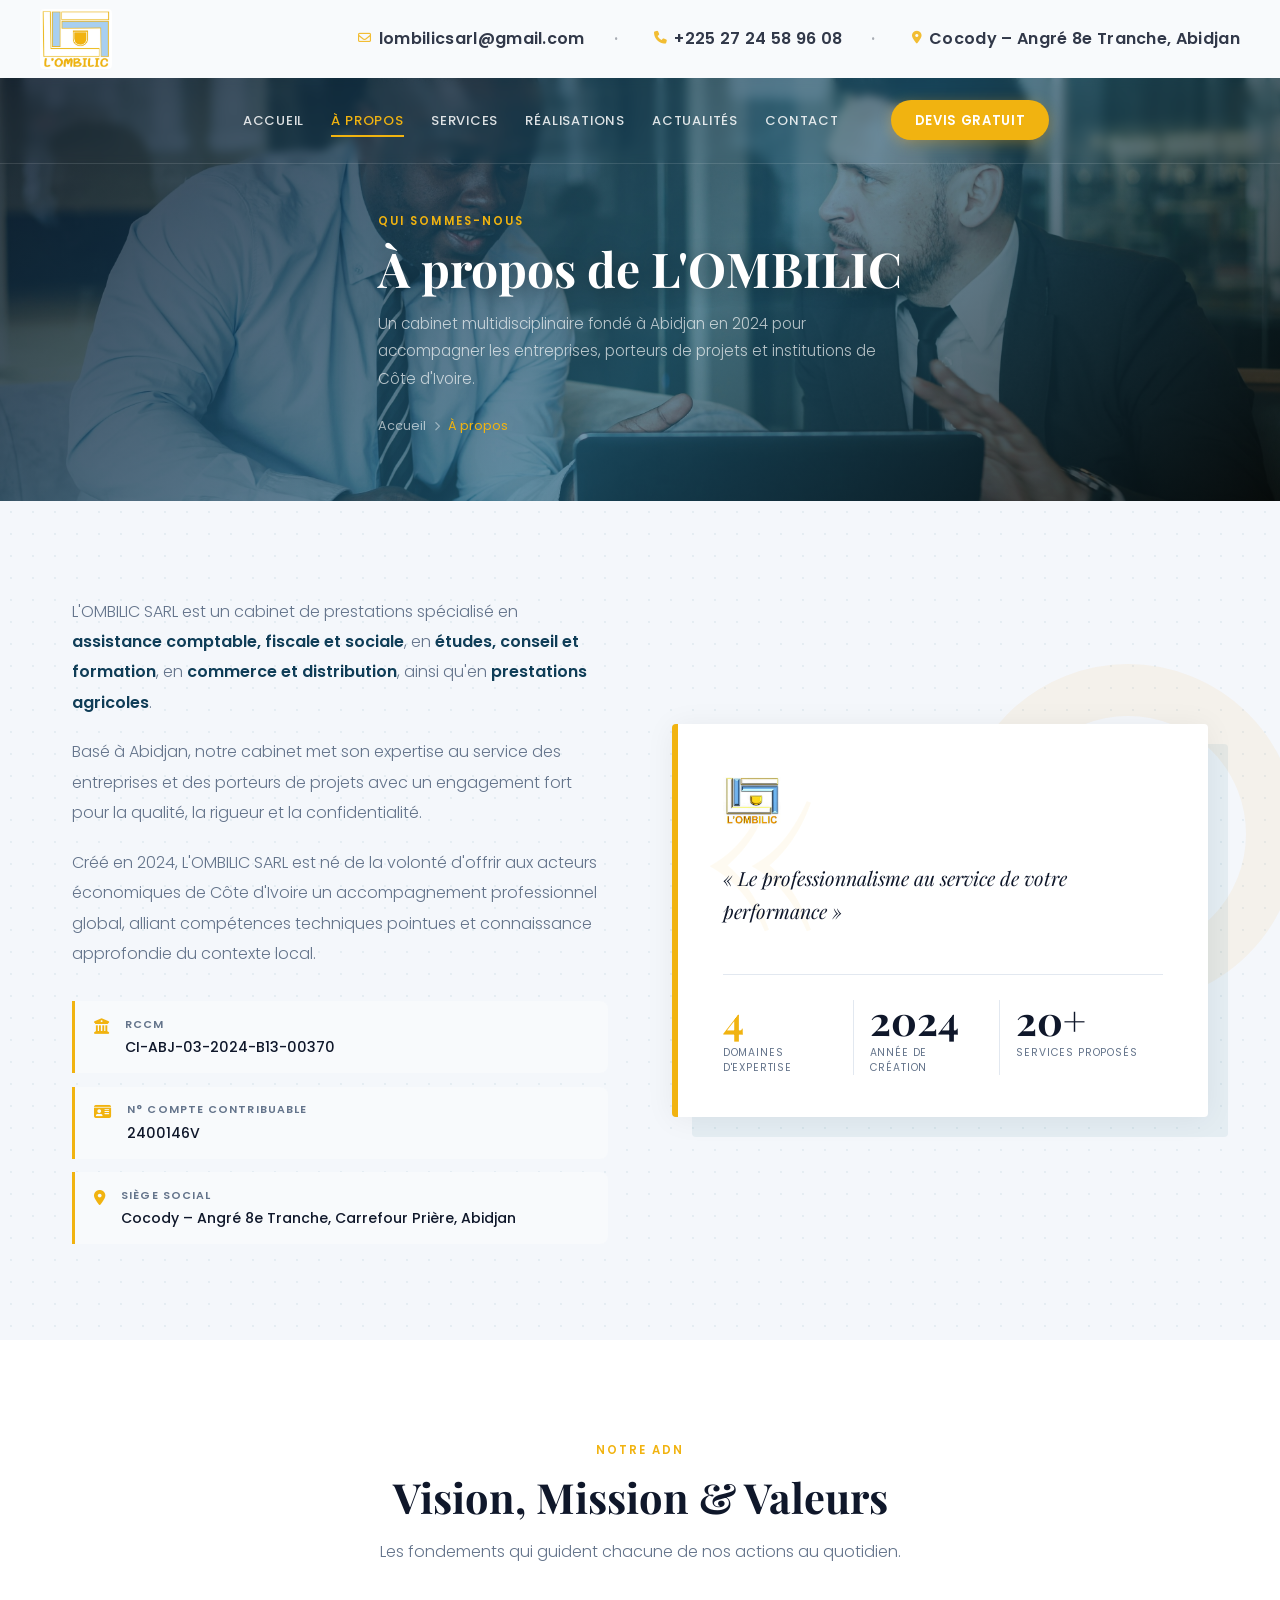
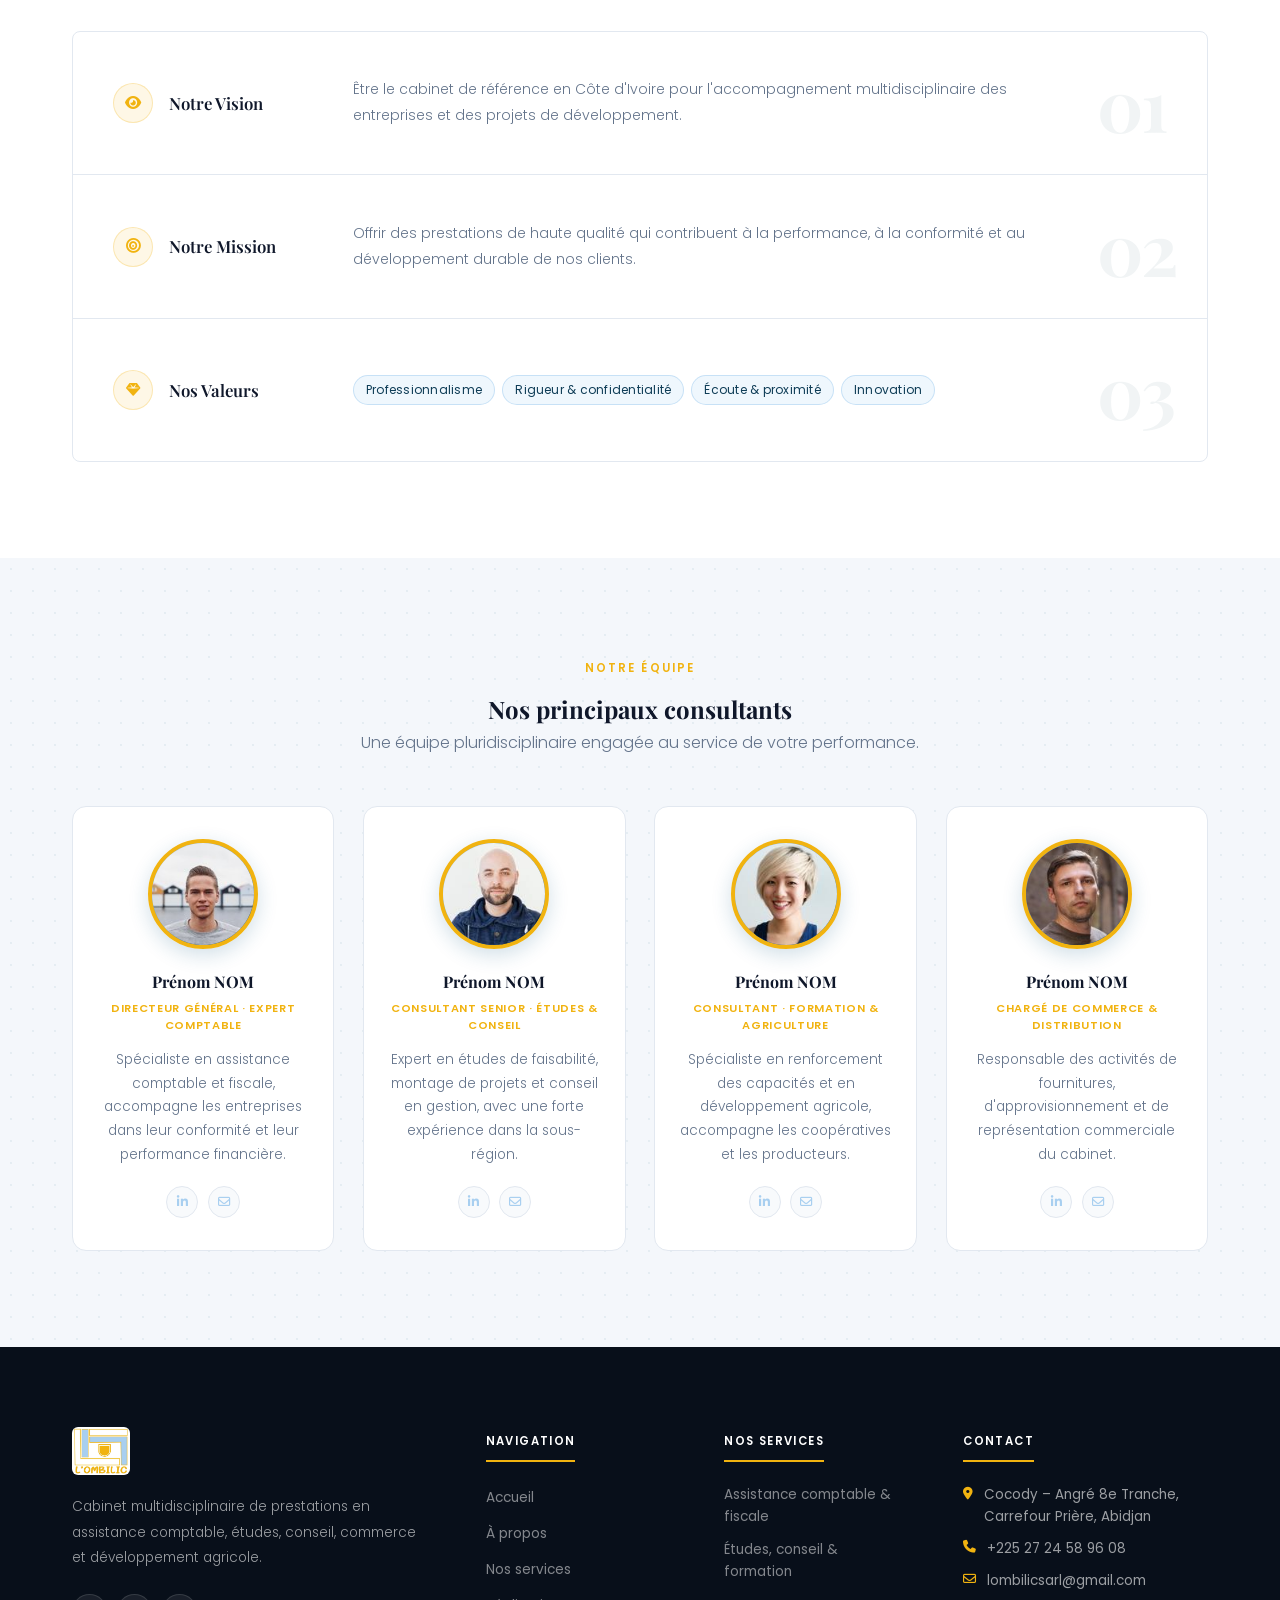
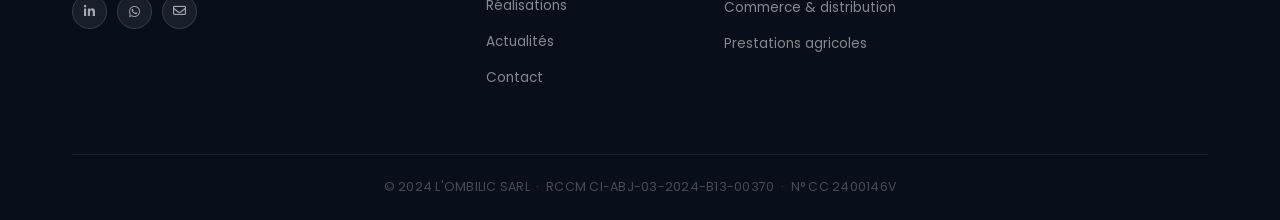
==== a-propos.html @ 49db3a9d "about page done" ====
<!DOCTYPE html>
<html lang="fr">
<head>
  <meta charset="UTF-8">
  <meta name="viewport" content="width=device-width, initial-scale=1.0">
  <title>À propos – L'OMBILIC Cabinet Multidisciplinaire</title>
  <link rel="shortcut icon" href="assets/hero2.jpg" type="image/x-icon">
  <link rel="preconnect" href="https://fonts.googleapis.com">
  <link rel="preconnect" href="https://fonts.gstatic.com" crossorigin>
  <link href="https://fonts.googleapis.com/css2?family=Playfair+Display:ital,wght@0,600;0,700;1,600&family=Poppins:wght@300;400;500;600&display=swap" rel="stylesheet">
  <link rel="stylesheet" href="https://cdnjs.cloudflare.com/ajax/libs/font-awesome/6.5.2/css/all.min.css">
  <link rel="stylesheet" href="style.css">
</head>
<body>

  <!-- TOPBAR -->
  <div class="topbar">
    <div class="topbar-inner">
      <div class="topbar-logo">
        <img src="/assets/Logo_1.jpeg" alt="Logo L'OMBILIC" width="72">
      </div>
      <div class="topbar-contacts">
        <span><i class="fa-regular fa-envelope"></i> lombilicsarl@gmail.com</span>
        <span><i class="fa-solid fa-phone"></i> +225 27 24 58 96 08</span>
        <span><i class="fa-solid fa-location-dot"></i> Cocody – Angré 8e Tranche, Abidjan</span>
      </div>
    </div>
  </div>

  <!-- PAGE BANNER -->
  <section class="page-banner">
    <div class="page-banner-bg"></div>
    <div class="hero-overlay"></div>

    <nav class="hero-nav" id="hero-nav">
      <button class="nav-hamburger" aria-label="Ouvrir le menu" onclick="document.getElementById('hero-nav').classList.toggle('open')">
        <i class="fa-solid fa-bars"></i>
      </button>
      <ul class="nav-links">
        <li><a href="index.html">Accueil</a></li>
        <li><a href="a-propos.html" class="nav-active">À propos</a></li>
        <li><a href="index.html#services">Services</a></li>
        <li><a href="realisations.html">Réalisations</a></li>
        <li><a href="actualites.html">Actualités</a></li>
        <li><a href="contact.html">Contact</a></li>
      </ul>
      <button class="nav-cta">Devis gratuit</button>
    </nav>

    <div class="page-banner-inner">
      <div class="container">
        <span class="section-label">Qui sommes-nous</span>
        <h1>À propos de L'OMBILIC</h1>
        <p>Un cabinet multidisciplinaire fondé à Abidjan en 2024 pour accompagner les entreprises, porteurs de projets et institutions de Côte d'Ivoire.</p>
        <nav class="breadcrumb" aria-label="Fil d'Ariane">
          <a href="index.html">Accueil</a>
          <i class="fa-solid fa-chevron-right"></i>
          <span>À propos</span>
        </nav>
      </div>
    </div>
  </section>

  <!-- PRÉSENTATION -->
  <section class="about" id="presentation">
    <div class="container">

      <div class="about-grid">

        <div class="about-text">
          <p>L'OMBILIC SARL est un cabinet de prestations spécialisé en <strong>assistance comptable, fiscale et sociale</strong>, en <strong>études, conseil et formation</strong>, en <strong>commerce et distribution</strong>, ainsi qu'en <strong>prestations agricoles</strong>.</p>
          <p>Basé à Abidjan, notre cabinet met son expertise au service des entreprises et des porteurs de projets avec un engagement fort pour la qualité, la rigueur et la confidentialité.</p>
          <p>Créé en 2024, L'OMBILIC SARL est né de la volonté d'offrir aux acteurs économiques de Côte d'Ivoire un accompagnement professionnel global, alliant compétences techniques pointues et connaissance approfondie du contexte local.</p>

          <div class="about-facts">
            <div class="fact">
              <i class="fa-solid fa-building-columns"></i>
              <div>
                <span class="fact-label">RCCM</span>
                <span class="fact-value">CI-ABJ-03-2024-B13-00370</span>
              </div>
            </div>
            <div class="fact">
              <i class="fa-solid fa-id-card"></i>
              <div>
                <span class="fact-label">N° Compte Contribuable</span>
                <span class="fact-value">2400146V</span>
              </div>
            </div>
            <div class="fact">
              <i class="fa-solid fa-location-dot"></i>
              <div>
                <span class="fact-label">Siège social</span>
                <span class="fact-value">Cocody – Angré 8e Tranche, Carrefour Prière, Abidjan</span>
              </div>
            </div>
          </div>
        </div>

        <div class="about-visual">
          <div class="about-card">
            <img src="/assets/Logo_2.jpeg" alt="Logo L'OMBILIC" class="about-card-logo">
            <blockquote>« Le professionnalisme au service de votre performance »</blockquote>
            <div class="about-stats">
              <div class="stat">
                <span class="stat-number">4</span>
                <span class="stat-label">Domaines d'expertise</span>
              </div>
              <div class="stat-divider"></div>
              <div class="stat">
                <span class="stat-number">2024</span>
                <span class="stat-label">Année de création</span>
              </div>
              <div class="stat-divider"></div>
              <div class="stat">
                <span class="stat-number">20+</span>
                <span class="stat-label">Services proposés</span>
              </div>
            </div>
          </div>
        </div>

      </div>

    </div>
  </section>

  <!-- VISION / MISSION / VALEURS -->
  <section class="vmv-section" id="vmv">
    <div class="container">

      <div class="section-header">
        <span class="section-label">Notre ADN</span>
        <h2>Vision, Mission &amp; Valeurs</h2>
        <p class="section-sub">Les fondements qui guident chacune de nos actions au quotidien.</p>
      </div>

      <div class="vmv-grid">

        <div class="vmv-card">
          <div class="vmv-head">
            <div class="vmv-icon"><i class="fa-solid fa-eye"></i></div>
            <h3>Notre Vision</h3>
          </div>
          <p>Être le cabinet de référence en Côte d'Ivoire pour l'accompagnement multidisciplinaire des entreprises et des projets de développement.</p>
          <span class="vmv-num">01</span>
        </div>

        <div class="vmv-card vmv-card--accent">
          <div class="vmv-head">
            <div class="vmv-icon"><i class="fa-solid fa-bullseye"></i></div>
            <h3>Notre Mission</h3>
          </div>
          <p>Offrir des prestations de haute qualité qui contribuent à la performance, à la conformité et au développement durable de nos clients.</p>
          <span class="vmv-num">02</span>
        </div>

        <div class="vmv-card">
          <div class="vmv-head">
            <div class="vmv-icon"><i class="fa-solid fa-gem"></i></div>
            <h3>Nos Valeurs</h3>
          </div>
          <div class="vmv-tags">
            <span>Professionnalisme</span>
            <span>Rigueur &amp; confidentialité</span>
            <span>Écoute &amp; proximité</span>
            <span>Innovation</span>
          </div>
          <span class="vmv-num">03</span>
        </div>

      </div>
    </div>
  </section>

  <!-- ÉQUIPE -->
  <section class="team-section" id="equipe">
    <div class="container">

      <div class="team-header">
        <span class="section-label">Notre Équipe</span>
        <h2>Nos principaux consultants</h2>
        <p class="section-sub">Une équipe pluridisciplinaire engagée au service de votre performance.</p>
      </div>

      <div class="team-grid">

        <div class="team-card">
          <div class="team-avatar">
            <img src="/assets/team1.jpg" alt="Consultant 1">
          </div>
          <h3>Prénom NOM</h3>
          <span class="team-role">Directeur Général · Expert Comptable</span>
          <p>Spécialiste en assistance comptable et fiscale, accompagne les entreprises dans leur conformité et leur performance financière.</p>
          <div class="team-links">
            <a href="#" aria-label="LinkedIn"><i class="fa-brands fa-linkedin-in"></i></a>
            <a href="mailto:lombilicsarl@gmail.com" aria-label="Email"><i class="fa-regular fa-envelope"></i></a>
          </div>
        </div>

        <div class="team-card">
          <div class="team-avatar">
            <img src="/assets/team2.jpg" alt="Consultant 2">
          </div>
          <h3>Prénom NOM</h3>
          <span class="team-role">Consultant Senior · Études &amp; Conseil</span>
          <p>Expert en études de faisabilité, montage de projets et conseil en gestion, avec une forte expérience dans la sous-région.</p>
          <div class="team-links">
            <a href="#" aria-label="LinkedIn"><i class="fa-brands fa-linkedin-in"></i></a>
            <a href="mailto:lombilicsarl@gmail.com" aria-label="Email"><i class="fa-regular fa-envelope"></i></a>
          </div>
        </div>

        <div class="team-card">
          <div class="team-avatar">
            <img src="/assets/team3.jpg" alt="Consultant 3">
          </div>
          <h3>Prénom NOM</h3>
          <span class="team-role">Consultant · Formation &amp; Agriculture</span>
          <p>Spécialiste en renforcement des capacités et en développement agricole, accompagne les coopératives et les producteurs.</p>
          <div class="team-links">
            <a href="#" aria-label="LinkedIn"><i class="fa-brands fa-linkedin-in"></i></a>
            <a href="mailto:lombilicsarl@gmail.com" aria-label="Email"><i class="fa-regular fa-envelope"></i></a>
          </div>
        </div>

        <div class="team-card">
          <div class="team-avatar">
            <img src="/assets/team4.jpg" alt="Consultant 4">
          </div>
          <h3>Prénom NOM</h3>
          <span class="team-role">Chargé de Commerce &amp; Distribution</span>
          <p>Responsable des activités de fournitures, d'approvisionnement et de représentation commerciale du cabinet.</p>
          <div class="team-links">
            <a href="#" aria-label="LinkedIn"><i class="fa-brands fa-linkedin-in"></i></a>
            <a href="mailto:lombilicsarl@gmail.com" aria-label="Email"><i class="fa-regular fa-envelope"></i></a>
          </div>
        </div>

      </div>
    </div>
  </section>

  <!-- FOOTER -->
  <footer class="site-footer">
    <div class="container">
      <div class="footer-grid">

        <div class="footer-brand">
          <img src="/assets/Logo_1.jpeg" alt="L'OMBILIC" width="58">
          <p>Cabinet multidisciplinaire de prestations en assistance comptable, études, conseil, commerce et développement agricole.</p>
          <div class="footer-social">
            <a href="#" aria-label="LinkedIn"><i class="fa-brands fa-linkedin-in"></i></a>
            <a href="#" aria-label="WhatsApp"><i class="fa-brands fa-whatsapp"></i></a>
            <a href="mailto:lombilicsarl@gmail.com" aria-label="Email"><i class="fa-regular fa-envelope"></i></a>
          </div>
        </div>

        <div class="footer-col">
          <h4>Navigation</h4>
          <ul>
            <li><a href="index.html">Accueil</a></li>
            <li><a href="a-propos.html">À propos</a></li>
            <li><a href="services.html">Nos services</a></li>
            <li><a href="realisations.html">Réalisations</a></li>
            <li><a href="actualites.html">Actualités</a></li>
            <li><a href="contact.html">Contact</a></li>
          </ul>
        </div>

        <div class="footer-col">
          <h4>Nos services</h4>
          <ul>
            <li><a href="services.html#comptable">Assistance comptable &amp; fiscale</a></li>
            <li><a href="services.html#etudes">Études, conseil &amp; formation</a></li>
            <li><a href="services.html#commerce">Commerce &amp; distribution</a></li>
            <li><a href="services.html#agricole">Prestations agricoles</a></li>
          </ul>
        </div>

        <div class="footer-col">
          <h4>Contact</h4>
          <ul class="footer-contact">
            <li><i class="fa-solid fa-location-dot"></i> Cocody – Angré 8e Tranche,<br>Carrefour Prière, Abidjan</li>
            <li><i class="fa-solid fa-phone"></i> +225 27 24 58 96 08</li>
            <li><i class="fa-regular fa-envelope"></i> lombilicsarl@gmail.com</li>
          </ul>
        </div>

      </div>
      <div class="footer-bottom">
        <p>© 2024 L'OMBILIC SARL &nbsp;·&nbsp; RCCM CI-ABJ-03-2024-B13-00370 &nbsp;·&nbsp; N° CC 2400146V</p>
      </div>
    </div>
  </footer>

</body>
</html>
---- style.css ----
/* =============================================
   RESET & VARIABLES
   ============================================= */
*, *::before, *::after {
  box-sizing: border-box;
  margin: 0;
  padding: 0;
}

:root {
  --primary:      #F1B310;
  --primary-dark: #c98a18;
  --secondary:    #A8CFF0;
  --secondary-dark: #0f3d57;

  --background: #f8fafc;
  --surface:    #ffffff;

  --text:       #0f172a;
  --text-muted: #64748b;
  --border:     #e2e8f0;

  --success: #10b981;
  --danger:  #ef4444;

  --radius:     8px;
  --transition: 0.3s ease;
}

html { scroll-behavior: smooth; }

body {
  font-family: 'Poppins', Arial, sans-serif;
  background: var(--background);
  color: var(--text);
  line-height: 1.6;
  min-height: 100vh;
}

h1, h2, h3, h4 {
  font-family: 'Playfair Display', Georgia, serif;
}

img   { max-width: 100%; display: block; }
a     { text-decoration: none; color: inherit; }
button, input, textarea, select { font: inherit; }


/* =============================================
   TOPBAR
   ============================================= */
.topbar {
  font-size: 1rem;
  font-weight: 600;
  letter-spacing: 0.02em;
  padding: 0.55rem 2rem;
}

.topbar-inner {
  max-width: 1200px;
  margin: 0 auto;
  display: flex;
  align-items: center;
  justify-content: space-between;
  gap: 1rem;
}

.topbar-logo img {
  border-radius: 4px;
}

.topbar-contacts {
  display: flex;
  gap: 1.8rem;
  flex-wrap: wrap;
}

.topbar-contacts span {
  display: flex;
  align-items: center;
  gap: 0.45rem;
  opacity: 0.85;
  transition: opacity var(--transition);
}

.topbar-contacts span i {
  color: var(--primary);
  font-size: 0.8rem;
}

.topbar-contacts span + span::before {
  content: '·';
  margin-right: 1.8rem;
  opacity: 0.4;
}

.topbar-contacts span:hover {
  opacity: 1;
}


/* =============================================
   HERO — LAYOUT
   ============================================= */
.hero {
  position: relative;
  min-height: 100vh;
  display: flex;
  flex-direction: column;
  overflow: hidden;
}


/* =============================================
   HERO — BACKGROUND CROSSFADE
   ============================================= */
.hero-bg {
  position: absolute;
  inset: 0;
  background-size: cover;
  background-position: center;
  background-repeat: no-repeat;
  will-change: opacity;
}

.hero-bg-1 {
  background-image: url('/assets/hero1.jpg');
  z-index: 0;
}

.hero-bg-2 {
  background-image: url('/assets/hero2.jpg');
  z-index: 1;
  opacity: 0;
  animation: heroSwap 12s ease-in-out 3s infinite;
}

@keyframes heroSwap {
  0%, 10%   { opacity: 0; }
  30%, 70%  { opacity: 1; }
  90%, 100% { opacity: 0; }
}


/* =============================================
   HERO — OVERLAY
   ============================================= */
.hero-overlay {
  position: absolute;
  inset: 0;
  z-index: 2;
  background: linear-gradient(
    135deg,
    rgba(10, 25, 45, 0.82) 0%,
    rgba(26, 95, 133, 0.55) 55%,
    rgba(0, 0, 0, 0.75) 100%
  );
}


/* =============================================
   HERO — NAVIGATION
   ============================================= */
.hero-nav {
  position: relative;
  z-index: 10;
  display: flex;
  align-items: center;
  justify-content: center;
  gap: 2.5rem;
  padding: 1.4rem 3rem;
  border-bottom: 1px solid rgba(255, 255, 255, 0.12);
  backdrop-filter: blur(4px);
}

.nav-links {
  display: flex;
  list-style: none;
  gap: 0.2rem;
}

.nav-links a {
  color: rgba(255, 255, 255, 0.85);
  font-family: 'Poppins', sans-serif;
  font-size: 0.82rem;
  font-weight: 500;
  letter-spacing: 0.06em;
  text-transform: uppercase;
  padding: 0.4rem 0.75rem;
  border-radius: 4px;
  position: relative;
  transition: color var(--transition);
}

.nav-links a::after {
  content: '';
  position: absolute;
  bottom: 0;
  left: 0.75rem;
  right: 0.75rem;
  height: 2px;
  background: var(--primary);
  transform: scaleX(0);
  transform-origin: center;
  transition: transform var(--transition);
}

.nav-links a:hover {
  color: #fff;
}

.nav-links a:hover::after {
  transform: scaleX(1);
}

.nav-cta {
  background: var(--primary);
  color: #fff;
  border: none;
  padding: 0.6rem 1.5rem;
  border-radius: 50px;
  font-weight: 600;
  font-size: 0.82rem;
  letter-spacing: 0.05em;
  text-transform: uppercase;
  cursor: pointer;
  transition: background var(--transition), transform var(--transition), box-shadow var(--transition);
  box-shadow: 0 3px 14px rgba(232, 160, 32, 0.4);
}

.nav-cta:hover {
  background: var(--primary-dark);
  transform: translateY(-2px);
  box-shadow: 0 6px 22px rgba(232, 160, 32, 0.55);
}


/* =============================================
   HERO — INNER CONTENT
   ============================================= */
.hero-inner {
  position: relative;
  z-index: 10;
  flex: 1;
  display: flex;
  align-items: center;
  padding: 5rem 3rem 4rem;
  max-width: 960px;
  width: 100%;
}

.hero-content {
  display: flex;
  flex-direction: column;
  gap: 0;
}

.hero-badge {
  display: inline-block;
  background: rgba(232, 160, 32, 0.15);
  border: 1px solid rgba(232, 160, 32, 0.6);
  color: var(--primary);
  font-family: 'Poppins', sans-serif;
  font-size: 0.72rem;
  font-weight: 500;
  letter-spacing: 0.12em;
  text-transform: uppercase;
  padding: 0.38rem 1.1rem;
  border-radius: 50px;
  margin-bottom: 1.6rem;
}

.hero-inner h1 {
  font-size: clamp(2.2rem, 5vw, 3.8rem);
  font-weight: 700;
  color: #ffffff;
  line-height: 1.18;
  margin-bottom: 1.6rem;
  text-shadow: 0 2px 20px rgba(0, 0, 0, 0.3);
}

.hero-inner h1 span {
  color: var(--primary);
  font-style: italic;
}

.hero-inner p {
  font-size: clamp(0.9rem, 1.4vw, 1.05rem);
  color: rgba(255, 255, 255, 0.78);
  line-height: 1.85;
  max-width: 560px;
  margin-bottom: 2.6rem;
  font-weight: 300;
}


/* =============================================
   HERO — BOUTONS
   ============================================= */
.hero-btns {
  display: flex;
  gap: 1rem;
  flex-wrap: wrap;
}

.btn-primary {
  display: inline-block;
  background: var(--primary);
  color: #fff;
  padding: 0.88rem 2.2rem;
  border-radius: 50px;
  font-weight: 600;
  font-size: 0.9rem;
  letter-spacing: 0.03em;
  box-shadow: 0 4px 22px rgba(232, 160, 32, 0.38);
  transition: background var(--transition), transform var(--transition), box-shadow var(--transition);
}

.btn-primary:hover {
  background: var(--primary-dark);
  transform: translateY(-3px);
  box-shadow: 0 8px 32px rgba(232, 160, 32, 0.55);
}

.btn-secondary {
  display: inline-block;
  background: transparent;
  color: rgba(255, 255, 255, 0.9);
  border: 2px solid rgba(255, 255, 255, 0.5);
  padding: 0.86rem 2.2rem;
  border-radius: 50px;
  font-weight: 500;
  font-size: 0.9rem;
  letter-spacing: 0.03em;
  transition: border-color var(--transition), color var(--transition), transform var(--transition);
}

.btn-secondary:hover {
  border-color: var(--primary);
  color: var(--primary);
  transform: translateY(-3px);
}


/* =============================================
   UTILITAIRES GLOBAUX
   ============================================= */
.container {
  max-width: 1200px;
  margin: 0 auto;
  padding: 0 2rem;
}

.section-header {
  text-align: center;
  margin-bottom: 4rem;
}

.section-label {
  display: inline-block;
  color: var(--primary);
  font-size: 0.72rem;
  font-weight: 600;
  letter-spacing: 0.18em;
  text-transform: uppercase;
  margin-bottom: 0.75rem;
}

.section-header h2 {
  font-size: clamp(1.8rem, 3.5vw, 2.6rem);
  color: var(--text);
  margin-bottom: 1rem;
  line-height: 1.2;
}

.section-sub {
  font-size: 1rem;
  color: var(--text-muted);
  max-width: 580px;
  margin: 0 auto;
  line-height: 1.85;
  font-weight: 300;
}


/* =============================================
   À PROPOS
   ============================================= */
.about {
  padding: 6rem 0;
  background-color: #f4f7fb;
  background-image: radial-gradient(circle, rgba(26, 95, 133, 0.07) 1px, transparent 1px);
  background-size: 22px 22px;
}

.about-grid {
  display: grid;
  grid-template-columns: 1fr 1fr;
  gap: 4rem;
  align-items: center;
}

.about-text p {
  color: var(--text-muted);
  line-height: 1.9;
  margin-bottom: 1.2rem;
  font-weight: 300;
}

.about-text strong {
  color: var(--secondary-dark);
  font-weight: 600;
}

.about-facts {
  margin-top: 2rem;
  display: flex;
  flex-direction: column;
  gap: 0.85rem;
}

.fact {
  display: flex;
  align-items: flex-start;
  gap: 1rem;
  padding: 0.9rem 1.2rem;
  background: var(--background);
  border-left: 3px solid var(--primary);
  border-radius: 0 var(--radius) var(--radius) 0;
}

.fact i {
  color: var(--primary);
  font-size: 0.95rem;
  margin-top: 0.2rem;
  flex-shrink: 0;
}

.fact-label {
  display: block;
  font-size: 0.68rem;
  font-weight: 600;
  letter-spacing: 0.1em;
  text-transform: uppercase;
  color: var(--text-muted);
  margin-bottom: 0.2rem;
}

.fact-value {
  display: block;
  font-size: 0.88rem;
  font-weight: 500;
  color: var(--text);
}

/* Carte visuelle droite — redesign éditorial */
.about-visual {
  position: relative;
}

.about-visual::after {
  content: '';
  position: absolute;
  width: 340px;
  height: 340px;
  border-radius: 50%;
  border: 52px solid rgba(232, 160, 32, 0.07);
  top: -60px;
  right: -90px;
  z-index: 0;
  pointer-events: none;
}

.about-card {
  background: #ffffff;
  border-radius: 4px;
  padding: 3rem 2.8rem 2.6rem;
  position: relative;
  z-index: 1;
  border-left: 6px solid var(--primary);
  box-shadow:
    20px 20px 0 rgba(26, 95, 133, 0.07),
    0 2px 30px rgba(0, 0, 0, 0.06);
  overflow: visible;
}

/* Grand guillemet décoratif en fond */
.about-card::before {
  content: '\00AB';
  position: absolute;
  top: -1rem;
  left: 1.5rem;
  font-family: 'Playfair Display', serif;
  font-size: 15rem;
  color: var(--primary);
  opacity: 0.05;
  line-height: 1;
  z-index: 0;
  pointer-events: none;
}

.about-card::after {
  display: none;
}

.about-card-logo {
  width: 58px;
  height: 58px;
  object-fit: contain;
  border-radius: 8px;
  margin: 0 0 2rem 0;
  background: none;
  padding: 0;
  position: relative;
  z-index: 1;
}

.about-card blockquote {
  font-family: 'Playfair Display', serif;
  font-style: italic;
  font-size: 1.22rem;
  line-height: 1.72;
  color: var(--text);
  border: none;
  padding: 0;
  margin-bottom: 2.8rem;
  position: relative;
  z-index: 1;
}

.about-stats {
  display: grid;
  grid-template-columns: repeat(3, 1fr);
  border-top: 1px solid var(--border);
  padding-top: 1.6rem;
  position: relative;
  z-index: 1;
}

.stat {
  display: flex;
  flex-direction: column;
  align-items: flex-start;
  gap: 0.3rem;
  padding-right: 1rem;
}

.stat:not(:last-child) {
  border-right: 1px solid var(--border);
  margin-right: 1rem;
}

.stat-number {
  font-family: 'Playfair Display', serif;
  font-size: 2.5rem;
  font-weight: 700;
  color: var(--text);
  line-height: 1;
}

.stat:first-child .stat-number {
  color: var(--primary);
}

.stat-label {
  font-size: 0.65rem;
  color: var(--text-muted);
  letter-spacing: 0.08em;
  text-transform: uppercase;
  line-height: 1.45;
}

.stat-divider {
  display: none;
}

/* Vision / Mission / Valeurs — bandes éditoriales */
.vmv-grid {
  background: #fff;
  border: 1px solid var(--border);
  border-radius: 8px;
  overflow: hidden;
}

.vmv-card {
  display: grid;
  grid-template-columns: 200px 1fr 70px;
  align-items: center;
  gap: 2.5rem;
  padding: 2.2rem 2.5rem;
  position: relative;
  border-bottom: 1px solid var(--border);
  transition: background var(--transition);
  overflow: hidden;
}

.vmv-card:last-child {
  border-bottom: none;
}

/* Barre dorée animée sur la gauche */
.vmv-card::before {
  content: '';
  position: absolute;
  left: 0;
  top: 0;
  bottom: 0;
  width: 4px;
  background: var(--primary);
  transform: scaleY(0);
  transform-origin: bottom;
  transition: transform 0.35s cubic-bezier(0.4, 0, 0.2, 1);
}

.vmv-card:hover {
  background: #fafcff;
}

.vmv-card:hover::before {
  transform: scaleY(1);
}

/* Supprimer l'ancien accent coloré */
.vmv-card--accent {
  background: #fff;
}

.vmv-card--accent h3 {
  color: var(--text);
}

.vmv-card--accent p {
  color: var(--text-muted);
}

/* Entête : icône + titre */
.vmv-head {
  display: flex;
  align-items: center;
  gap: 1rem;
}

.vmv-icon {
  width: 2.5rem;
  height: 2.5rem;
  border-radius: 50%;
  background: rgba(241, 179, 16, 0.1);
  border: 1px solid rgba(241, 179, 16, 0.25);
  display: flex;
  align-items: center;
  justify-content: center;
  flex-shrink: 0;
  transition: background var(--transition), border-color var(--transition);
}

.vmv-card:hover .vmv-icon {
  background: rgba(241, 179, 16, 0.18);
  border-color: var(--primary);
}

.vmv-icon i {
  color: var(--primary);
  font-size: 0.9rem;
}

.vmv-card h3 {
  font-family: 'Playfair Display', serif;
  font-size: 1.05rem;
  font-weight: 600;
  color: var(--text);
  white-space: nowrap;
}

/* Contenu central */
.vmv-card p {
  font-size: 0.875rem;
  color: var(--text-muted);
  line-height: 1.85;
  font-weight: 300;
}

/* Tags valeurs */
.vmv-tags {
  display: flex;
  flex-wrap: wrap;
  gap: 0.45rem;
}

.vmv-tags span {
  font-size: 0.75rem;
  color: var(--secondary-dark);
  background: rgba(168, 207, 240, 0.18);
  border: 1px solid rgba(168, 207, 240, 0.55);
  padding: 0.28rem 0.75rem;
  border-radius: 50px;
  font-weight: 400;
  letter-spacing: 0.02em;
  transition: background var(--transition), border-color var(--transition);
}

.vmv-tags span:hover {
  background: rgba(168, 207, 240, 0.35);
  border-color: var(--secondary);
}

/* Numéro décoratif à droite */
.vmv-num {
  font-family: 'Playfair Display', serif;
  font-size: 4.5rem;
  font-weight: 700;
  color: rgba(15, 61, 87, 0.06);
  line-height: 1;
  text-align: right;
  letter-spacing: -0.03em;
  transition: color var(--transition);
  user-select: none;
}

.vmv-card:hover .vmv-num {
  color: rgba(241, 179, 16, 0.12);
}

/* =============================================
   ÉQUIPE
   ============================================= */
.team-section {
  padding: 6rem 0;
  background-color: #f4f7fb;
  background-image: radial-gradient(circle, rgba(26, 95, 133, 0.07) 1px, transparent 1px);
  background-size: 22px 22px;
}

.team-header {
  text-align: center;
  margin-bottom: 3rem;
}

.team-grid {
  display: grid;
  grid-template-columns: repeat(4, 1fr);
  gap: 1.8rem;
}

.team-card {
  background: var(--surface);
  border-radius: 14px;
  padding: 2rem 1.5rem;
  border: 1px solid var(--border);
  text-align: center;
  transition: transform var(--transition), box-shadow var(--transition), border-color var(--transition);
}

.team-card:hover {
  transform: translateY(-6px);
  box-shadow: 0 16px 40px rgba(26, 95, 133, 0.1);
  border-color: var(--primary);
}

.team-avatar {
  width: 110px;
  height: 110px;
  border-radius: 50%;
  background: linear-gradient(135deg, var(--secondary), var(--secondary-dark));
  border: 4px solid var(--primary);
  display: flex;
  align-items: center;
  justify-content: center;
  margin: 0 auto 1.3rem;
  overflow: hidden;
  box-shadow: 0 6px 20px rgba(26, 95, 133, 0.2);
}

.team-avatar img {
  width: 100%;
  height: 100%;
  object-fit: cover;
}

.team-avatar i {
  font-size: 2rem;
  color: rgba(255, 255, 255, 0.5);
}

.team-card h3 {
  font-size: 1rem;
  color: var(--text);
  margin-bottom: 0.3rem;
}

.team-role {
  display: block;
  font-size: 0.7rem;
  color: var(--primary);
  font-weight: 600;
  letter-spacing: 0.06em;
  text-transform: uppercase;
  margin-bottom: 0.9rem;
  line-height: 1.5;
}

.team-card p {
  font-size: 0.85rem;
  color: var(--text-muted);
  line-height: 1.75;
  margin-bottom: 1.2rem;
  font-weight: 300;
}

.team-links {
  display: flex;
  justify-content: center;
  gap: 0.6rem;
}

.team-links a {
  width: 2rem;
  height: 2rem;
  border-radius: 50%;
  background: var(--background);
  border: 1px solid var(--border);
  display: flex;
  align-items: center;
  justify-content: center;
  font-size: 0.78rem;
  color: var(--secondary);
  transition: background var(--transition), color var(--transition), border-color var(--transition);
}

.team-links a:hover {
  background: var(--primary);
  color: #fff;
  border-color: var(--primary);
}


/* =============================================
   HAMBURGER — caché sur desktop
   ============================================= */
.nav-hamburger {
  display: none;
}


/* =============================================
   RESPONSIVE — Tablette (≤ 900px)
   ============================================= */
@media (max-width: 900px) {

  /* — Topbar — */
  .topbar-contacts span:last-child {
    display: none;
  }

  /* — Navigation — */
  .nav-hamburger {
    display: flex;
    align-items: center;
    justify-content: center;
    background: transparent;
    border: 1px solid rgba(255, 255, 255, 0.35);
    color: #fff;
    width: 2.4rem;
    height: 2.4rem;
    border-radius: 6px;
    font-size: 1rem;
    cursor: pointer;
    transition: background var(--transition);
    order: -1;
  }

  .nav-hamburger:hover {
    background: rgba(255, 255, 255, 0.12);
  }

  .hero-nav {
    flex-wrap: wrap;
    justify-content: space-between;
    padding: 1rem 1.5rem;
    gap: 0.8rem;
  }

  .nav-links {
    display: none;
    flex-direction: column;
    width: 100%;
    background: rgba(10, 25, 45, 0.96);
    border-radius: var(--radius);
    padding: 0.4rem 0;
    gap: 0;
  }

  .hero-nav.open .nav-links {
    display: flex;
  }

  .hero-nav.open .nav-hamburger i::before {
    content: '\f00d';
  }

  .nav-links a {
    padding: 0.75rem 1.2rem;
    font-size: 0.85rem;
    border-radius: 0;
    border-bottom: 1px solid rgba(255, 255, 255, 0.06);
  }

  .nav-links li:last-child a {
    border-bottom: none;
  }

  .nav-links a::after {
    display: none;
  }

  /* — À propos — */
  .about-grid {
    grid-template-columns: 1fr;
    gap: 2rem;
  }

  .about-visual {
    order: -1;
  }

  .about-visual::after {
    display: none;
  }

  .about-card {
    box-shadow: 10px 10px 0 rgba(26, 95, 133, 0.07), 0 2px 20px rgba(0,0,0,0.05);
  }

  /* — VMV — */
  .vmv-card {
    grid-template-columns: 1fr;
    gap: 1rem;
    padding: 1.6rem 1.5rem;
  }

  .vmv-num {
    display: none;
  }

  /* — Équipe — */
  .team-grid {
    grid-template-columns: repeat(2, 1fr);
  }
}


/* =============================================
   RESPONSIVE — Mobile (≤ 600px)
   ============================================= */
@media (max-width: 600px) {

  /* — Topbar — */
  .topbar-contacts {
    display: none;
  }

  .topbar-inner {
    justify-content: center;
  }

  /* — Hero — */
  .hero-inner {
    padding: 2rem 1.2rem 3rem;
  }

  .hero-btns {
    flex-direction: column;
  }

  .btn-primary,
  .btn-secondary {
    text-align: center;
  }

  /* — About — */
  .about {
    padding: 3.5rem 0;
  }

  .section-header {
    margin-bottom: 2rem;
  }

  .about-card {
    padding: 2rem 1.5rem;
    box-shadow: none;
    border-left-width: 4px;
  }

  .about-stats {
    gap: 0;
  }

  .stat-number {
    font-size: 1.9rem;
  }

  /* — Équipe — */
  .team-grid {
    grid-template-columns: repeat(2, 1fr);
  }

  /* — Global — */
  .container {
    padding: 0 1.2rem;
  }
}


/* =============================================
   RESPONSIVE — Petit mobile (≤ 420px)
   ============================================= */
@media (max-width: 420px) {

  .team-grid {
    grid-template-columns: 1fr;
  }

  .about-stats {
    grid-template-columns: 1fr;
  }

  .stat:not(:last-child) {
    border-right: none;
    margin-right: 0;
    padding-right: 0;
    padding-bottom: 1rem;
    border-bottom: 1px solid var(--border);
    margin-bottom: 1rem;
  }

  .topbar-logo img {
    width: 54px;
  }
}


/* =============================================
   BOUTON OUTLINE
   ============================================= */
.btn-outline {
  display: inline-flex;
  align-items: center;
  gap: 0.5rem;
  background: transparent;
  color: var(--secondary-dark);
  border: 2px solid var(--secondary-dark);
  padding: 0.75rem 1.8rem;
  border-radius: 50px;
  font-weight: 600;
  font-size: 0.85rem;
  letter-spacing: 0.04em;
  transition: background var(--transition), color var(--transition), border-color var(--transition), transform var(--transition);
}

.btn-outline:hover {
  background: var(--secondary-dark);
  color: #fff;
  transform: translateY(-2px);
}

.about-cta {
  text-align: center;
  margin-top: 3.5rem;
}


/* =============================================
   NOS DOMAINES D'EXPERTISE
   ============================================= */
.services {
  padding: 6rem 0;
  background: var(--surface);
}

.services-grid {
  display: grid;
  grid-template-columns: repeat(4, 1fr);
  gap: 1.5rem;
}

.service-card {
  position: relative;
  padding: 2.5rem 2rem 2rem;
  background: var(--background);
  border-radius: 4px;
  border-top: 3px solid transparent;
  overflow: hidden;
  transition: border-color var(--transition), transform var(--transition), box-shadow var(--transition);
}

.service-card:hover {
  border-top-color: var(--primary);
  transform: translateY(-6px);
  box-shadow: 0 20px 40px rgba(26, 95, 133, 0.1);
}

.service-num {
  position: absolute;
  top: 1rem;
  right: 1.5rem;
  font-family: 'Playfair Display', serif;
  font-size: 4.5rem;
  font-weight: 700;
  color: rgba(15, 61, 87, 0.05);
  line-height: 1;
  user-select: none;
  transition: color var(--transition);
}

.service-card:hover .service-num {
  color: rgba(241, 179, 16, 0.1);
}

.service-icon {
  width: 3.2rem;
  height: 3.2rem;
  background: rgba(241, 179, 16, 0.1);
  border: 1px solid rgba(241, 179, 16, 0.2);
  border-radius: 10px;
  display: flex;
  align-items: center;
  justify-content: center;
  margin-bottom: 1.4rem;
  position: relative;
  z-index: 1;
  transition: background var(--transition), border-color var(--transition);
}

.service-card:hover .service-icon {
  background: rgba(241, 179, 16, 0.2);
  border-color: var(--primary);
}

.service-icon i {
  color: var(--primary);
  font-size: 1.15rem;
}

.service-card h3 {
  font-size: 1rem;
  color: var(--text);
  margin-bottom: 0.75rem;
  line-height: 1.35;
  position: relative;
  z-index: 1;
}

.service-card p {
  font-size: 0.85rem;
  color: var(--text-muted);
  line-height: 1.8;
  font-weight: 300;
  margin-bottom: 1.4rem;
  position: relative;
  z-index: 1;
}

.service-link {
  font-size: 0.78rem;
  font-weight: 600;
  color: var(--primary);
  letter-spacing: 0.05em;
  display: inline-flex;
  align-items: center;
  gap: 0.4rem;
  position: relative;
  z-index: 1;
  transition: gap var(--transition);
}

.service-link i {
  font-size: 0.7rem;
  transition: transform var(--transition);
}

.service-link:hover {
  gap: 0.7rem;
}

.service-link:hover i {
  transform: translateX(2px);
}


/* =============================================
   POURQUOI NOUS CHOISIR
   ============================================= */
.why-us {
  padding: 6rem 0;
  background: var(--background);
  background-image: radial-gradient(circle, rgba(26, 95, 133, 0.05) 1px, transparent 1px);
  background-size: 22px 22px;
}

.why-inner {
  display: grid;
  grid-template-columns: 360px 1fr;
  gap: 5rem;
  align-items: start;
}

.why-left {
  position: sticky;
  top: 2rem;
}

.why-left .section-label {
  margin-bottom: 0.6rem;
  display: block;
}

.why-left h2 {
  font-size: clamp(1.9rem, 3vw, 2.6rem);
  color: var(--text);
  line-height: 1.2;
  margin-bottom: 1.2rem;
}

.why-left > p {
  font-size: 0.9rem;
  color: var(--text-muted);
  line-height: 1.85;
  font-weight: 300;
  margin-bottom: 2rem;
}

.why-item {
  display: grid;
  grid-template-columns: 3.5rem 1fr;
  gap: 1.5rem;
  padding: 1.8rem 0;
  border-bottom: 1px solid var(--border);
  align-items: start;
  transition: padding-left var(--transition);
}

.why-item:first-child {
  border-top: 1px solid var(--border);
}

.why-item:hover {
  padding-left: 0.5rem;
}

.why-num {
  font-family: 'Playfair Display', serif;
  font-size: 1.4rem;
  font-weight: 700;
  color: var(--primary);
  line-height: 1;
  padding-top: 0.15rem;
}

.why-content h4 {
  font-family: 'Playfair Display', serif;
  font-size: 1rem;
  font-weight: 600;
  color: var(--text);
  margin-bottom: 0.4rem;
}

.why-content p {
  font-size: 0.85rem;
  color: var(--text-muted);
  line-height: 1.8;
  font-weight: 300;
}


/* =============================================
   TÉMOIGNAGES
   ============================================= */
.testimonials {
  padding: 6rem 0;
  background: var(--secondary-dark);
}

.testimonials .section-label {
  color: var(--primary);
}

.testimonials .section-header h2 {
  color: #fff;
}

.testimonials .section-sub {
  color: rgba(255, 255, 255, 0.55);
}

.testi-grid {
  display: grid;
  grid-template-columns: repeat(3, 1fr);
  gap: 1.8rem;
}

.testi-card {
  background: rgba(255, 255, 255, 0.05);
  border: 1px solid rgba(255, 255, 255, 0.1);
  border-radius: 4px;
  padding: 2.5rem 2.2rem;
  transition: background var(--transition), border-color var(--transition);
}

.testi-card:hover {
  background: rgba(255, 255, 255, 0.09);
  border-color: rgba(241, 179, 16, 0.4);
}

.testi-quote {
  color: var(--primary);
  font-size: 1.4rem;
  margin-bottom: 1.2rem;
  opacity: 0.65;
}

.testi-card > p {
  font-size: 0.9rem;
  color: rgba(255, 255, 255, 0.72);
  line-height: 1.9;
  font-weight: 300;
  font-style: italic;
  margin-bottom: 2rem;
}

.testi-author {
  display: flex;
  align-items: center;
  gap: 0.85rem;
  border-top: 1px solid rgba(255, 255, 255, 0.08);
  padding-top: 1.2rem;
}

.testi-avatar {
  width: 2.4rem;
  height: 2.4rem;
  border-radius: 50%;
  background: var(--primary);
  color: #fff;
  display: flex;
  align-items: center;
  justify-content: center;
  font-family: 'Playfair Display', serif;
  font-weight: 700;
  font-size: 1rem;
  flex-shrink: 0;
}

.testi-author strong {
  display: block;
  font-size: 0.88rem;
  color: #fff;
  font-weight: 600;
  margin-bottom: 0.15rem;
}

.testi-author span {
  font-size: 0.73rem;
  color: rgba(255, 255, 255, 0.45);
}


/* =============================================
   FOOTER
   ============================================= */
.site-footer {
  background: #080f1a;
  padding: 5rem 0 0;
  color: rgba(255, 255, 255, 0.6);
}

.footer-grid {
  display: grid;
  grid-template-columns: 2fr 1fr 1fr 1.4fr;
  gap: 4rem;
  padding-bottom: 4rem;
  border-bottom: 1px solid rgba(255, 255, 255, 0.07);
}

.footer-brand img {
  border-radius: 6px;
  margin-bottom: 1.2rem;
}

.footer-brand p {
  font-size: 0.85rem;
  line-height: 1.85;
  font-weight: 300;
  margin-bottom: 1.5rem;
}

.footer-social {
  display: flex;
  gap: 0.6rem;
}

.footer-social a {
  width: 2.2rem;
  height: 2.2rem;
  border-radius: 50%;
  background: rgba(255, 255, 255, 0.07);
  border: 1px solid rgba(255, 255, 255, 0.12);
  display: flex;
  align-items: center;
  justify-content: center;
  font-size: 0.8rem;
  color: rgba(255, 255, 255, 0.6);
  transition: background var(--transition), color var(--transition), border-color var(--transition);
}

.footer-social a:hover {
  background: var(--primary);
  color: #fff;
  border-color: var(--primary);
}

.footer-col h4 {
  font-family: 'Poppins', sans-serif;
  font-size: 0.72rem;
  font-weight: 600;
  color: #fff;
  letter-spacing: 0.12em;
  text-transform: uppercase;
  margin-bottom: 1.4rem;
  padding-bottom: 0.6rem;
  border-bottom: 2px solid var(--primary);
  display: inline-block;
}

.footer-col ul {
  list-style: none;
  display: flex;
  flex-direction: column;
  gap: 0.65rem;
}

.footer-col ul li a {
  font-size: 0.85rem;
  color: rgba(255, 255, 255, 0.5);
  transition: color var(--transition), padding-left var(--transition);
  display: inline-block;
}

.footer-col ul li a:hover {
  color: var(--primary);
  padding-left: 4px;
}

.footer-contact {
  list-style: none;
  display: flex;
  flex-direction: column;
  gap: 0.85rem;
}

.footer-contact li {
  display: flex;
  align-items: flex-start;
  gap: 0.7rem;
  font-size: 0.84rem;
  line-height: 1.6;
}

.footer-contact li i {
  color: var(--primary);
  font-size: 0.8rem;
  margin-top: 0.22rem;
  flex-shrink: 0;
}

.footer-bottom {
  padding: 1.4rem 0;
  font-size: 0.78rem;
  color: rgba(255, 255, 255, 0.25);
  text-align: center;
  letter-spacing: 0.02em;
}


/* =============================================
   PAGE BANNER (sous-pages)
   ============================================= */
.page-banner {
  position: relative;
  min-height: 46vh;
  display: flex;
  flex-direction: column;
  overflow: hidden;
}

.page-banner-bg {
  position: absolute;
  inset: 0;
  background-image: url('/assets/hero1.jpg');
  background-size: cover;
  background-position: center;
  z-index: 0;
}

.page-banner-inner {
  position: relative;
  z-index: 10;
  flex: 1;
  display: flex;
  align-items: flex-end;
  padding: 3rem 0 4rem;
}

.page-banner-inner .section-label {
  color: var(--primary);
  margin-bottom: 0.6rem;
  display: block;
}

.page-banner-inner h1 {
  font-size: clamp(1.8rem, 4vw, 3rem);
  color: #fff;
  line-height: 1.2;
  margin-bottom: 0.8rem;
  text-shadow: 0 2px 20px rgba(0, 0, 0, 0.3);
}

.page-banner-inner p {
  font-size: 0.95rem;
  color: rgba(255, 255, 255, 0.68);
  max-width: 520px;
  line-height: 1.8;
  font-weight: 300;
  margin-bottom: 1.5rem;
}

.breadcrumb {
  display: flex;
  align-items: center;
  gap: 0.5rem;
  font-size: 0.8rem;
  color: rgba(255, 255, 255, 0.45);
}

.breadcrumb a {
  color: rgba(255, 255, 255, 0.6);
  transition: color var(--transition);
}

.breadcrumb a:hover { color: var(--primary); }

.breadcrumb i { font-size: 0.6rem; }

.breadcrumb span { color: var(--primary); }

.nav-active {
  color: var(--primary) !important;
}

.nav-active::after {
  transform: scaleX(1) !important;
}


/* =============================================
   VMV SECTION (standalone — page à propos)
   ============================================= */
.vmv-section {
  padding: 6rem 0;
  background: var(--surface);
}


/* =============================================
   RESPONSIVE — nouvelles sections (≤ 900px)
   ============================================= */
@media (max-width: 900px) {

  .services-grid {
    grid-template-columns: repeat(2, 1fr);
  }

  .why-inner {
    grid-template-columns: 1fr;
    gap: 2.5rem;
  }

  .why-left {
    position: static;
  }

  .testi-grid {
    grid-template-columns: repeat(2, 1fr);
  }

  .footer-grid {
    grid-template-columns: 1fr 1fr;
    gap: 2.5rem;
  }

  .footer-brand {
    grid-column: 1 / -1;
  }

  .page-banner {
    min-height: 50vh;
  }
}


/* =============================================
   RESPONSIVE — nouvelles sections (≤ 600px)
   ============================================= */
@media (max-width: 600px) {

  .services-grid {
    grid-template-columns: 1fr;
  }

  .testi-grid {
    grid-template-columns: 1fr;
  }

  .footer-grid {
    grid-template-columns: 1fr;
    gap: 2rem;
  }

  .footer-brand {
    grid-column: auto;
  }

  .about-cta {
    margin-top: 2rem;
  }

  .page-banner {
    min-height: 55vh;
  }

  .vmv-section {
    padding: 3.5rem 0;
  }

  .team-section {
    padding: 3.5rem 0;
  }

  .services {
    padding: 3.5rem 0;
  }

  .why-us {
    padding: 3.5rem 0;
  }

  .testimonials {
    padding: 3.5rem 0;
  }
}
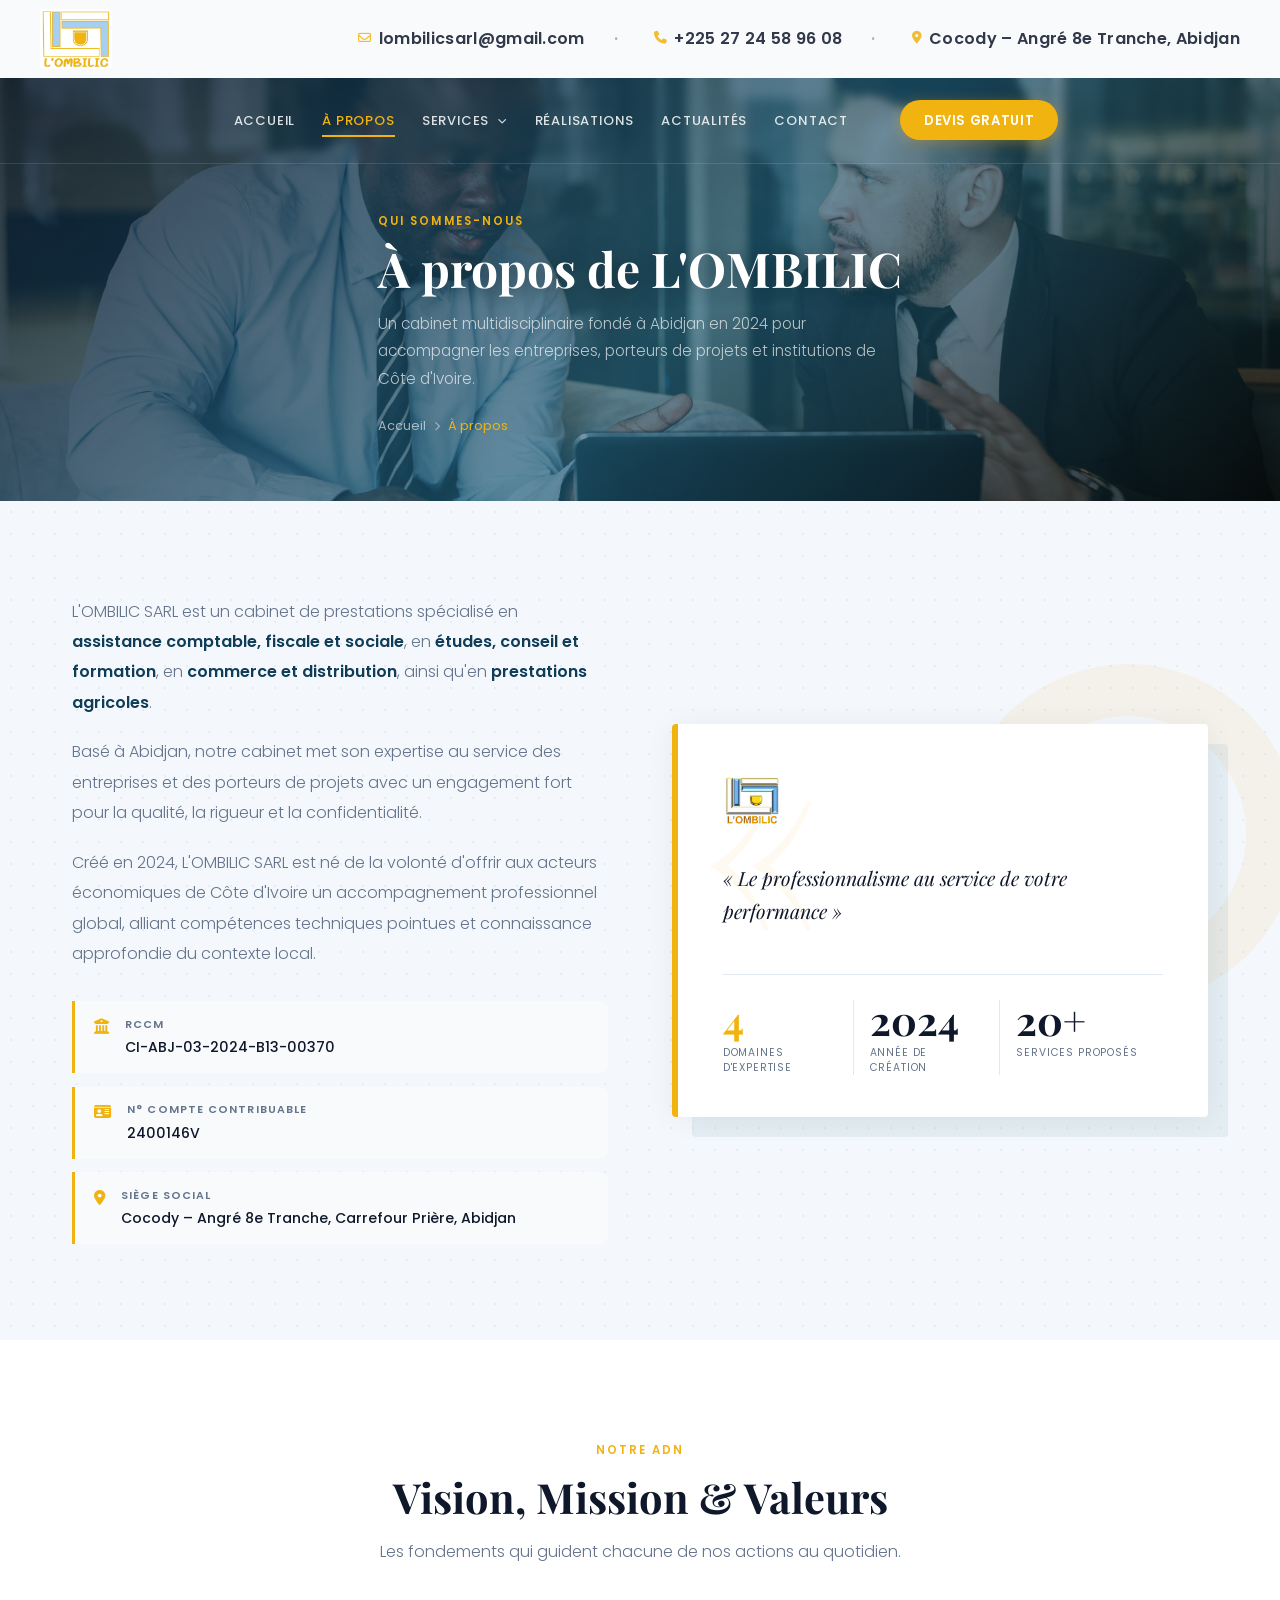
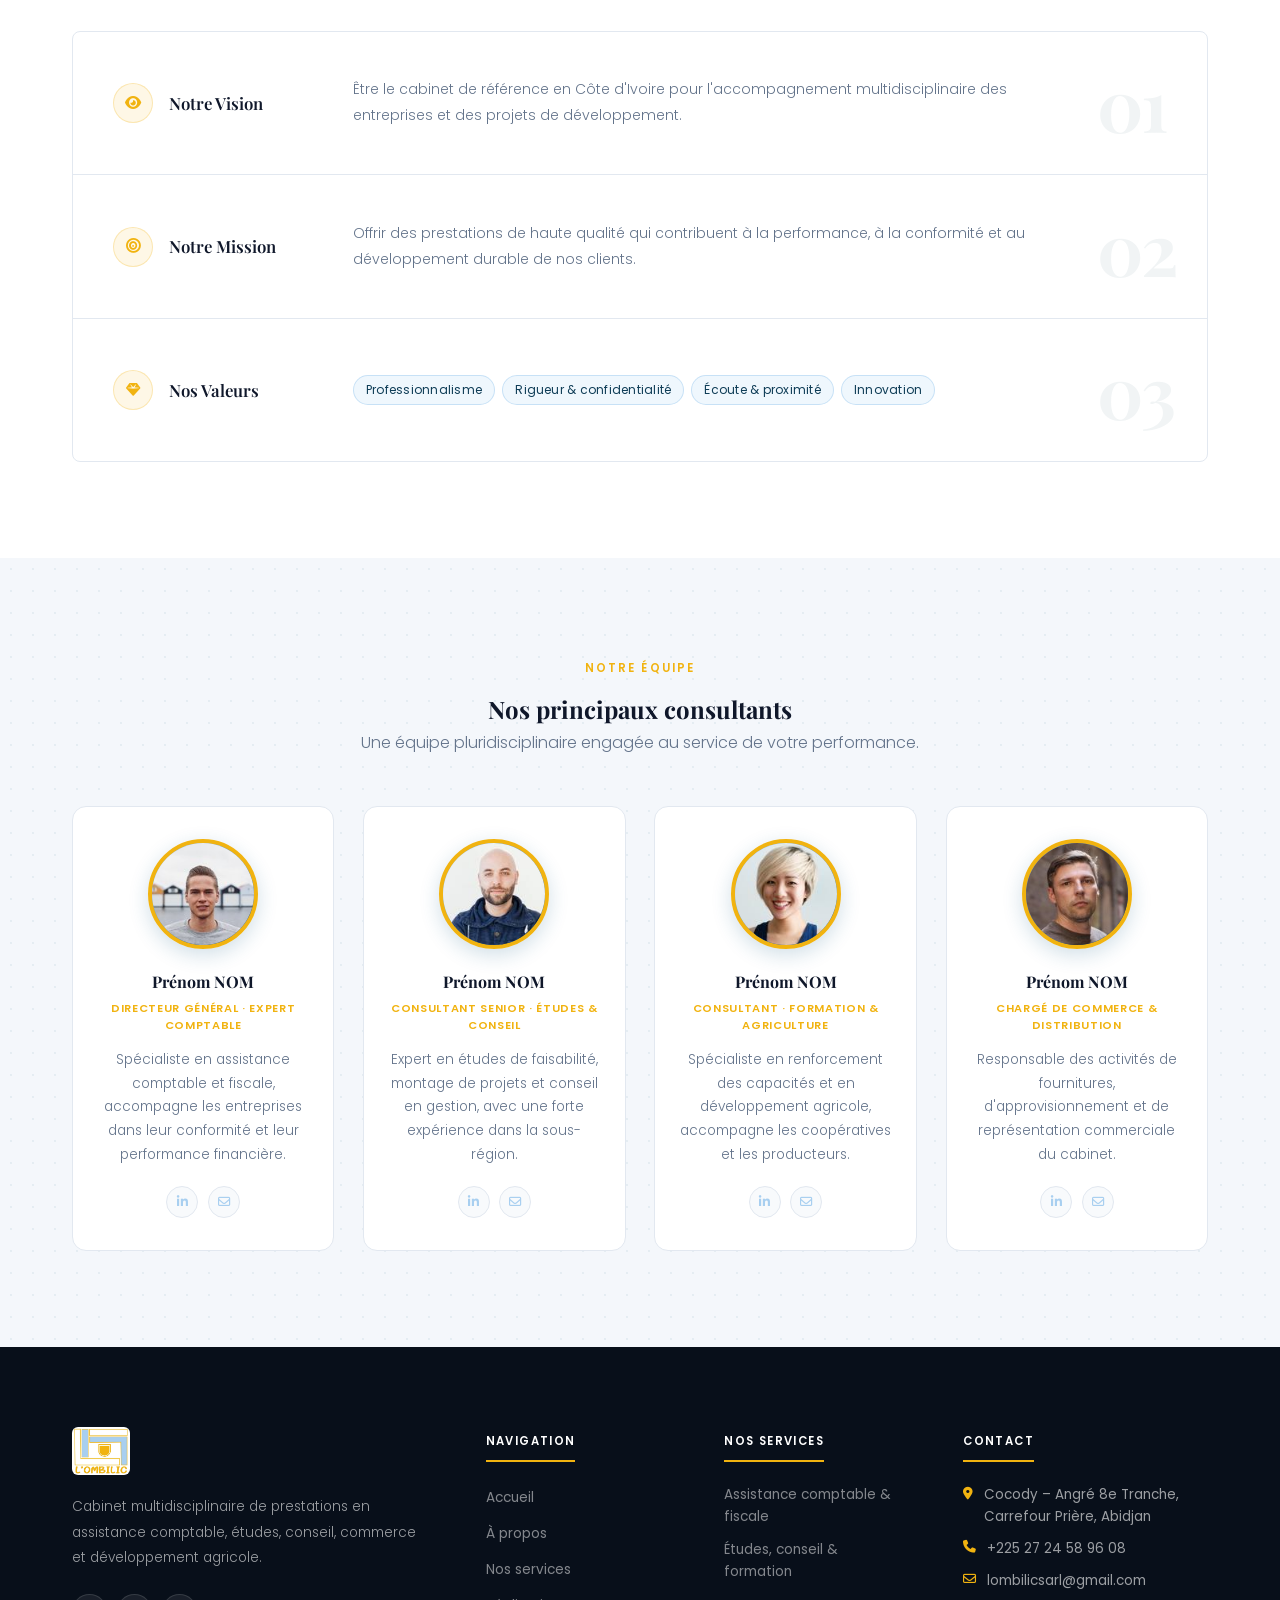
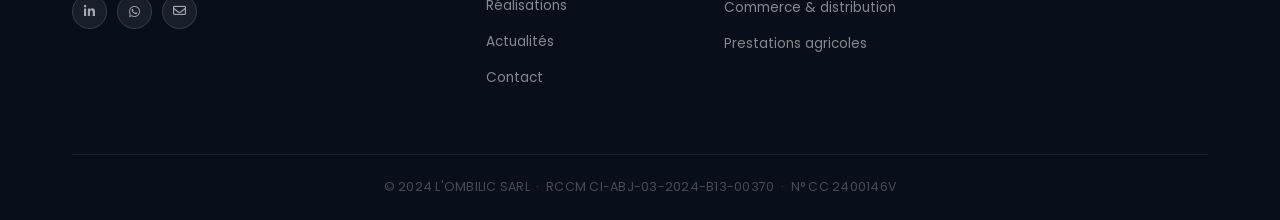
==== commit 9945d857: "all servicies pages are done" ====
--- a/a-propos.html
+++ b/a-propos.html
@@ -39,7 +39,15 @@
       <ul class="nav-links">
         <li><a href="index.html">Accueil</a></li>
         <li><a href="a-propos.html" class="nav-active">À propos</a></li>
-        <li><a href="index.html#services">Services</a></li>
+        <li class="has-dropdown">
+          <a href="index.html#services" class="dropdown-toggle">Services <i class="fa-solid fa-chevron-down"></i></a>
+          <ul class="nav-dropdown">
+            <li><a href="services-comptable.html"><i class="fa-solid fa-calculator"></i> Assistance comptable &amp; fiscale</a></li>
+            <li><a href="services-etudes.html"><i class="fa-solid fa-lightbulb"></i> Études, conseil &amp; formation</a></li>
+            <li><a href="services-commerce.html"><i class="fa-solid fa-cart-shopping"></i> Commerce &amp; distribution</a></li>
+            <li><a href="services-agricole.html"><i class="fa-solid fa-seedling"></i> Prestations agricoles</a></li>
+          </ul>
+        </li>
         <li><a href="realisations.html">Réalisations</a></li>
         <li><a href="actualites.html">Actualités</a></li>
         <li><a href="contact.html">Contact</a></li>
@@ -261,7 +269,7 @@
           <ul>
             <li><a href="index.html">Accueil</a></li>
             <li><a href="a-propos.html">À propos</a></li>
-            <li><a href="services.html">Nos services</a></li>
+            <li><a href="index.html#services">Nos services</a></li>
             <li><a href="realisations.html">Réalisations</a></li>
             <li><a href="actualites.html">Actualités</a></li>
             <li><a href="contact.html">Contact</a></li>
@@ -271,10 +279,10 @@
         <div class="footer-col">
           <h4>Nos services</h4>
           <ul>
-            <li><a href="services.html#comptable">Assistance comptable &amp; fiscale</a></li>
-            <li><a href="services.html#etudes">Études, conseil &amp; formation</a></li>
-            <li><a href="services.html#commerce">Commerce &amp; distribution</a></li>
-            <li><a href="services.html#agricole">Prestations agricoles</a></li>
+            <li><a href="services-comptable.html">Assistance comptable &amp; fiscale</a></li>
+            <li><a href="services-etudes.html">Études, conseil &amp; formation</a></li>
+            <li><a href="services-commerce.html">Commerce &amp; distribution</a></li>
+            <li><a href="services-agricole.html">Prestations agricoles</a></li>
           </ul>
         </div>
 
@@ -294,5 +302,6 @@
     </div>
   </footer>
 
+
 </body>
 </html>
--- a/style.css
+++ b/style.css
@@ -107,7 +107,6 @@
   min-height: 100vh;
   display: flex;
   flex-direction: column;
-  overflow: hidden;
 }
 
 
@@ -163,7 +162,7 @@
    ============================================= */
 .hero-nav {
   position: relative;
-  z-index: 10;
+  z-index: 50;
   display: flex;
   align-items: center;
   justify-content: center;
@@ -1489,7 +1488,6 @@
   min-height: 46vh;
   display: flex;
   flex-direction: column;
-  overflow: hidden;
 }
 
 .page-banner-bg {
@@ -1657,3 +1655,457 @@
     padding: 3.5rem 0;
   }
 }
+
+
+/* =============================================
+   NAV — DROPDOWN (CSS pur)
+   ============================================= */
+
+/* Mobile : masqué par défaut */
+.nav-dropdown {
+  list-style: none;
+  display: none;
+}
+
+.dropdown-toggle .fa-chevron-down {
+  font-size: 0.55rem;
+  margin-left: 0.3rem;
+  vertical-align: middle;
+  display: inline-block;
+  transition: transform 0.2s ease;
+}
+
+/* ── Desktop : opacity/visibility + délai de fermeture ── */
+@media (min-width: 901px) {
+
+  .has-dropdown {
+    position: relative;
+  }
+
+  .has-dropdown:hover .dropdown-toggle .fa-chevron-down {
+    transform: rotate(180deg);
+  }
+
+  /* Rendu en permanence sur desktop, masqué via opacity */
+  .has-dropdown > .nav-dropdown {
+    display: block;
+    position: absolute;
+    top: 100%;
+    left: 50%;
+    transform: translateX(-50%) translateY(-5px);
+    min-width: 290px;
+    background: rgba(8, 18, 38, 0.97);
+    border: 1px solid rgba(255, 255, 255, 0.1);
+    border-radius: 8px;
+    padding: 0.5rem 0;
+    box-shadow: 0 20px 50px rgba(0, 0, 0, 0.5);
+    backdrop-filter: blur(12px);
+    z-index: 9999;
+    opacity: 0;
+    visibility: hidden;
+    /* 0.35s de délai avant fermeture — laisse le temps d'atteindre le menu */
+    transition:
+      opacity    0.18s ease 0.35s,
+      visibility 0.18s ease 0.35s,
+      transform  0.18s ease 0.35s;
+  }
+
+  /* Ouverture immédiate, sans délai */
+  .has-dropdown:hover > .nav-dropdown {
+    opacity: 1;
+    visibility: visible;
+    transform: translateX(-50%) translateY(0);
+    transition:
+      opacity    0.18s ease 0s,
+      visibility 0.18s ease 0s,
+      transform  0.18s ease 0s;
+  }
+
+  .nav-dropdown li a {
+    display: flex !important;
+    align-items: center;
+    gap: 0.85rem;
+    padding: 0.8rem 1.4rem !important;
+    font-size: 0.82rem !important;
+    font-weight: 400 !important;
+    color: rgba(255, 255, 255, 0.72) !important;
+    border-bottom: 1px solid rgba(255, 255, 255, 0.05) !important;
+    border-radius: 0 !important;
+    text-transform: none !important;
+    letter-spacing: 0.02em !important;
+    transition: background var(--transition), color var(--transition) !important;
+  }
+
+  .nav-dropdown li:last-child a {
+    border-bottom: none !important;
+  }
+
+  .nav-dropdown li a:hover {
+    background: rgba(255, 255, 255, 0.06) !important;
+    color: var(--primary) !important;
+  }
+
+  .nav-dropdown li a.nav-active {
+    color: var(--primary) !important;
+    background: rgba(241, 179, 16, 0.08) !important;
+    font-weight: 500 !important;
+  }
+
+  .nav-dropdown li a::after {
+    display: none !important;
+  }
+
+  .nav-dropdown li a i {
+    color: var(--primary) !important;
+    width: 1rem;
+    text-align: center;
+    font-size: 0.85rem;
+    flex-shrink: 0;
+  }
+}
+
+/* ── Mobile : dropdown visible dès que le hamburger ouvre la nav ── */
+@media (max-width: 900px) {
+
+  .hero-nav.open .has-dropdown > .nav-dropdown {
+    display: flex;
+    flex-direction: column;
+    background: rgba(255, 255, 255, 0.04);
+    border-top: 1px solid rgba(255, 255, 255, 0.06);
+  }
+
+  .hero-nav.open .dropdown-toggle .fa-chevron-down {
+    transform: rotate(180deg);
+  }
+
+  .nav-dropdown li a {
+    display: flex !important;
+    align-items: center;
+    gap: 0.7rem;
+    padding: 0.65rem 1.2rem 0.65rem 2.8rem !important;
+    font-size: 0.82rem !important;
+    text-transform: none !important;
+    letter-spacing: 0 !important;
+    font-weight: 400 !important;
+    border-bottom: 1px solid rgba(255, 255, 255, 0.04) !important;
+    color: rgba(255, 255, 255, 0.6) !important;
+  }
+
+  .nav-dropdown li a::after {
+    display: none !important;
+  }
+
+  .nav-dropdown li a i {
+    color: var(--primary) !important;
+    width: 1rem;
+    flex-shrink: 0;
+  }
+}
+
+
+/* =============================================
+   PAGE SERVICE — INTRO
+   ============================================= */
+.service-intro {
+  padding: 5rem 0;
+  background: var(--surface);
+  border-bottom: 1px solid var(--border);
+}
+
+.service-intro-inner {
+  display: grid;
+  grid-template-columns: 100px 1fr;
+  gap: 3rem;
+  align-items: start;
+}
+
+.service-intro-icon {
+  width: 88px;
+  height: 88px;
+  background: rgba(241, 179, 16, 0.1);
+  border: 2px solid rgba(241, 179, 16, 0.25);
+  border-radius: 16px;
+  display: flex;
+  align-items: center;
+  justify-content: center;
+  flex-shrink: 0;
+}
+
+.service-intro-icon i {
+  font-size: 2.2rem;
+  color: var(--primary);
+}
+
+.service-intro-text h2 {
+  font-size: clamp(1.5rem, 2.8vw, 2.2rem);
+  color: var(--text);
+  line-height: 1.25;
+  margin-bottom: 1rem;
+}
+
+.service-intro-text p {
+  font-size: 1rem;
+  color: var(--text-muted);
+  line-height: 1.9;
+  font-weight: 300;
+  max-width: 680px;
+}
+
+
+/* =============================================
+   PAGE SERVICE — PRESTATIONS
+   ============================================= */
+.service-prestations {
+  padding: 5rem 0;
+  background-color: #f4f7fb;
+  background-image: radial-gradient(circle, rgba(26, 95, 133, 0.07) 1px, transparent 1px);
+  background-size: 22px 22px;
+}
+
+.prestations-grid {
+  display: grid;
+  grid-template-columns: repeat(3, 1fr);
+  gap: 1.5rem;
+}
+
+.prestation-item {
+  background: var(--surface);
+  border-radius: 4px;
+  padding: 2rem 1.8rem;
+  border-left: 4px solid var(--primary);
+  box-shadow: 0 2px 16px rgba(0, 0, 0, 0.04);
+  transition: transform var(--transition), box-shadow var(--transition);
+}
+
+.prestation-item:hover {
+  transform: translateY(-4px);
+  box-shadow: 0 10px 32px rgba(26, 95, 133, 0.1);
+}
+
+.prestation-item-icon {
+  width: 2.6rem;
+  height: 2.6rem;
+  background: rgba(241, 179, 16, 0.1);
+  border-radius: 8px;
+  display: flex;
+  align-items: center;
+  justify-content: center;
+  margin-bottom: 1rem;
+  transition: background var(--transition);
+}
+
+.prestation-item:hover .prestation-item-icon {
+  background: rgba(241, 179, 16, 0.2);
+}
+
+.prestation-item-icon i {
+  color: var(--primary);
+  font-size: 1rem;
+}
+
+.prestation-item h4 {
+  font-family: 'Playfair Display', serif;
+  font-size: 1rem;
+  font-weight: 600;
+  color: var(--text);
+  margin-bottom: 0.5rem;
+  line-height: 1.35;
+}
+
+.prestation-item p {
+  font-size: 0.85rem;
+  color: var(--text-muted);
+  line-height: 1.8;
+  font-weight: 300;
+}
+
+
+/* =============================================
+   PAGE SERVICE — AUTRES SERVICES
+   ============================================= */
+.other-services {
+  padding: 5rem 0;
+  background: var(--surface);
+}
+
+.other-services-grid {
+  display: grid;
+  grid-template-columns: repeat(3, 1fr);
+  gap: 1.5rem;
+}
+
+.other-service-card {
+  display: flex;
+  align-items: center;
+  gap: 1.2rem;
+  padding: 1.6rem 1.8rem;
+  background: var(--background);
+  border-radius: 4px;
+  border: 1px solid var(--border);
+  border-top: 3px solid transparent;
+  text-decoration: none;
+  transition: border-top-color var(--transition), transform var(--transition), box-shadow var(--transition);
+}
+
+.other-service-card:hover {
+  border-top-color: var(--primary);
+  transform: translateY(-4px);
+  box-shadow: 0 12px 32px rgba(26, 95, 133, 0.1);
+}
+
+.other-service-card-icon {
+  width: 3rem;
+  height: 3rem;
+  background: rgba(241, 179, 16, 0.1);
+  border-radius: 8px;
+  display: flex;
+  align-items: center;
+  justify-content: center;
+  flex-shrink: 0;
+  transition: background var(--transition);
+}
+
+.other-service-card:hover .other-service-card-icon {
+  background: rgba(241, 179, 16, 0.2);
+}
+
+.other-service-card-icon i {
+  color: var(--primary);
+  font-size: 1.1rem;
+}
+
+.other-service-card h4 {
+  font-size: 0.9rem;
+  color: var(--text);
+  line-height: 1.4;
+  margin-bottom: 0.25rem;
+  font-family: 'Playfair Display', serif;
+}
+
+.other-service-card span {
+  font-size: 0.73rem;
+  color: var(--primary);
+  font-weight: 600;
+  letter-spacing: 0.04em;
+  display: flex;
+  align-items: center;
+  gap: 0.3rem;
+}
+
+
+/* =============================================
+   PAGE SERVICE — CTA
+   ============================================= */
+.service-cta {
+  padding: 5rem 0;
+  background: var(--secondary-dark);
+  text-align: center;
+}
+
+.service-cta h2 {
+  font-size: clamp(1.6rem, 3vw, 2.4rem);
+  color: #fff;
+  margin-bottom: 1rem;
+}
+
+.service-cta p {
+  font-size: 1rem;
+  color: rgba(255, 255, 255, 0.62);
+  max-width: 500px;
+  margin: 0 auto 2.5rem;
+  line-height: 1.8;
+  font-weight: 300;
+}
+
+.service-cta-btns {
+  display: flex;
+  justify-content: center;
+  gap: 1rem;
+  flex-wrap: wrap;
+}
+
+.btn-primary-light {
+  display: inline-flex;
+  align-items: center;
+  gap: 0.5rem;
+  background: var(--primary);
+  color: #fff;
+  padding: 0.88rem 2.2rem;
+  border-radius: 50px;
+  font-weight: 600;
+  font-size: 0.9rem;
+  letter-spacing: 0.03em;
+  box-shadow: 0 4px 22px rgba(241, 179, 16, 0.35);
+  transition: background var(--transition), transform var(--transition), box-shadow var(--transition);
+}
+
+.btn-primary-light:hover {
+  background: var(--primary-dark);
+  transform: translateY(-3px);
+  box-shadow: 0 8px 32px rgba(241, 179, 16, 0.55);
+}
+
+.btn-outline-light {
+  display: inline-flex;
+  align-items: center;
+  gap: 0.5rem;
+  background: transparent;
+  color: rgba(255, 255, 255, 0.85);
+  border: 2px solid rgba(255, 255, 255, 0.35);
+  padding: 0.86rem 2.2rem;
+  border-radius: 50px;
+  font-weight: 500;
+  font-size: 0.9rem;
+  letter-spacing: 0.03em;
+  transition: border-color var(--transition), color var(--transition), transform var(--transition);
+}
+
+.btn-outline-light:hover {
+  border-color: var(--primary);
+  color: var(--primary);
+  transform: translateY(-3px);
+}
+
+
+/* =============================================
+   RESPONSIVE — pages services (≤ 900px)
+   ============================================= */
+@media (max-width: 900px) {
+
+  .service-intro-inner {
+    grid-template-columns: 1fr;
+    gap: 1.5rem;
+  }
+
+  .service-intro-icon {
+    width: 70px;
+    height: 70px;
+  }
+
+  .service-intro-icon i {
+    font-size: 1.6rem;
+  }
+
+  .prestations-grid {
+    grid-template-columns: repeat(2, 1fr);
+  }
+
+  .other-services-grid {
+    grid-template-columns: repeat(2, 1fr);
+  }
+}
+
+@media (max-width: 600px) {
+
+  .service-intro,
+  .service-prestations,
+  .other-services,
+  .service-cta {
+    padding: 3rem 0;
+  }
+
+  .prestations-grid,
+  .other-services-grid {
+    grid-template-columns: 1fr;
+  }
+}
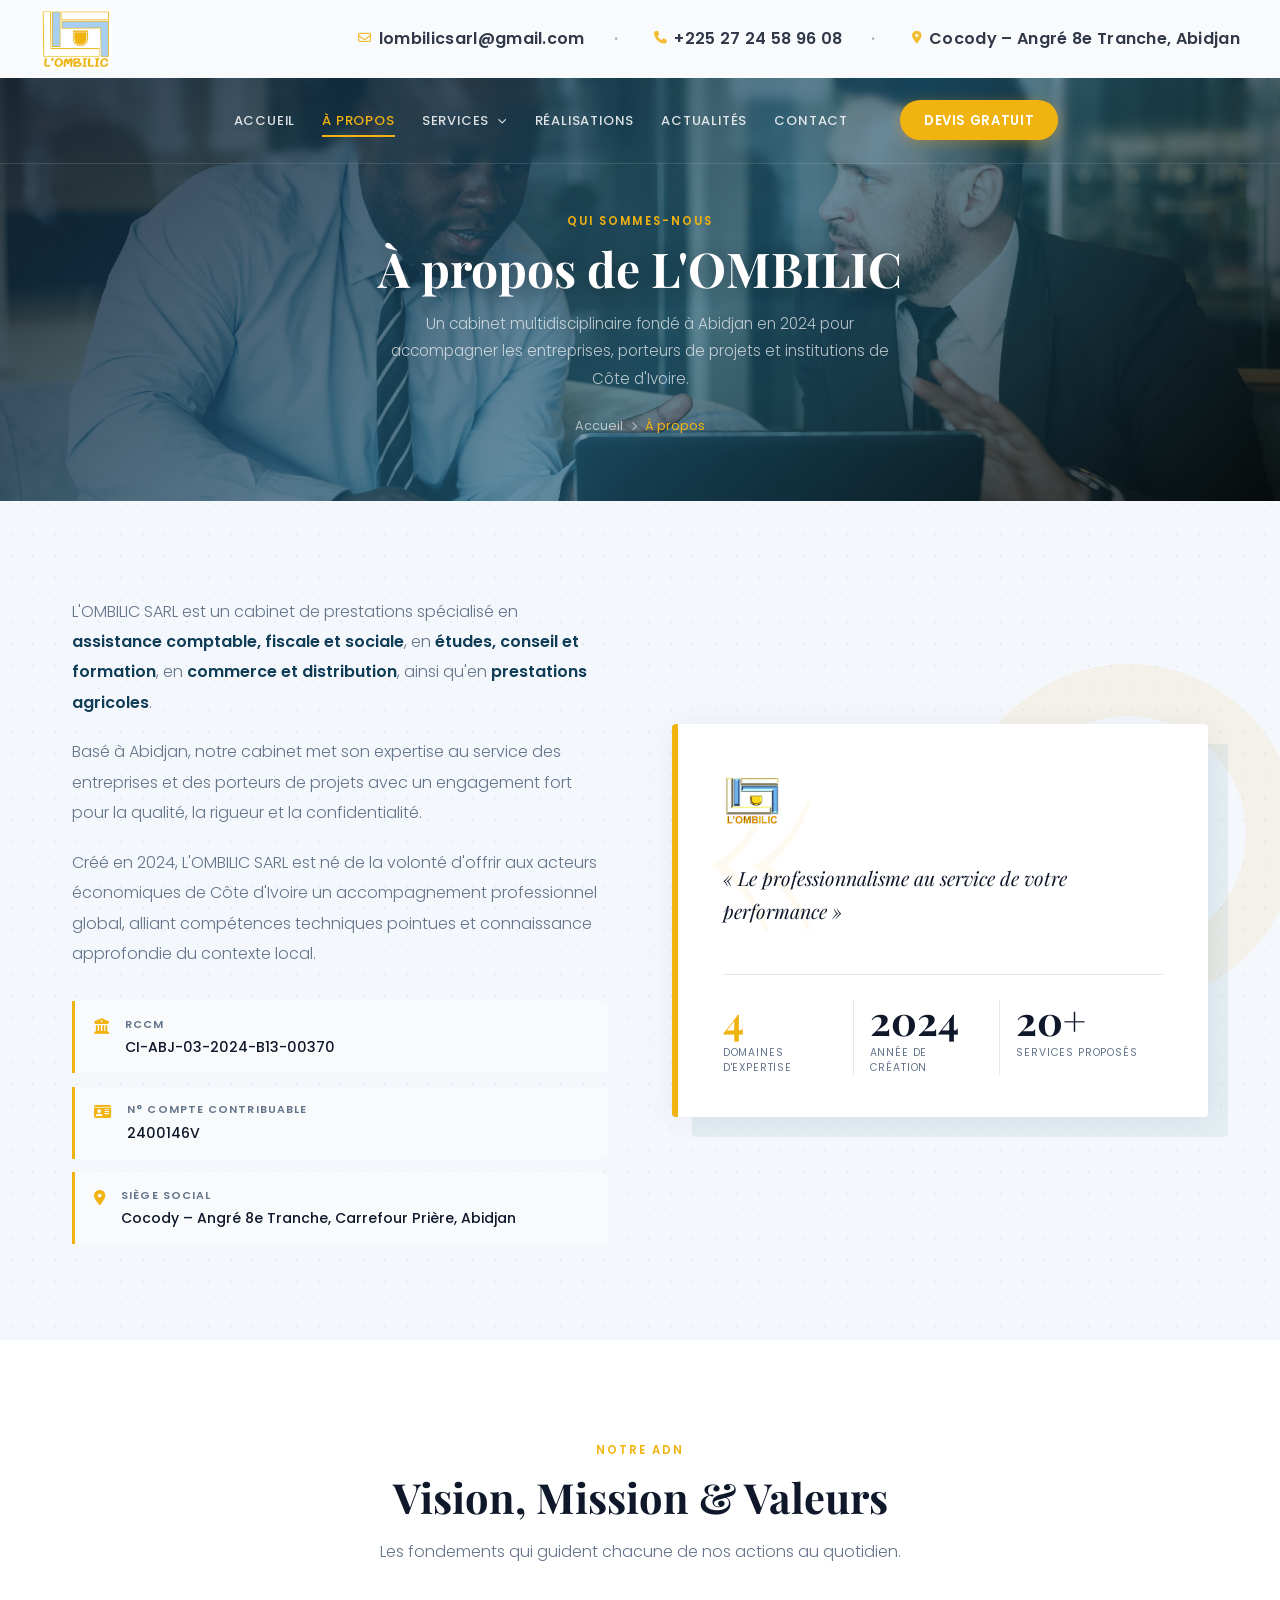
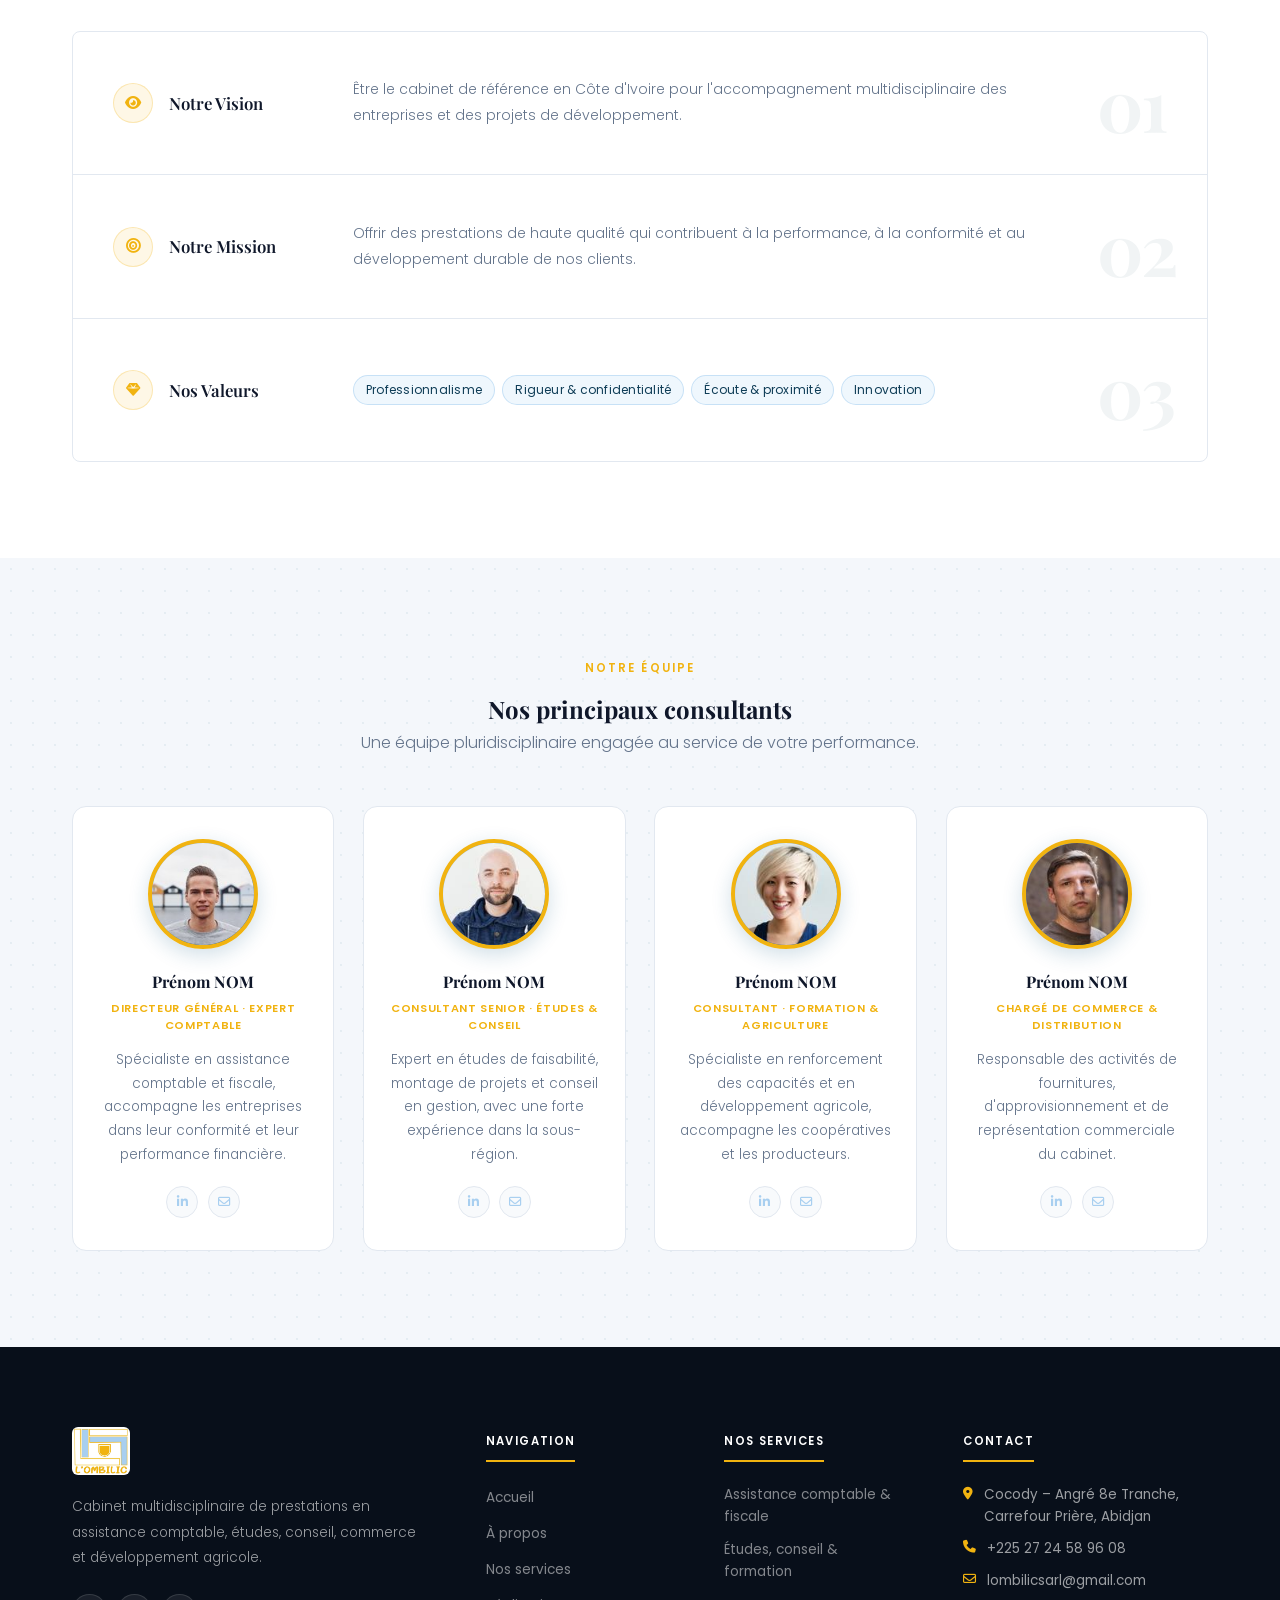
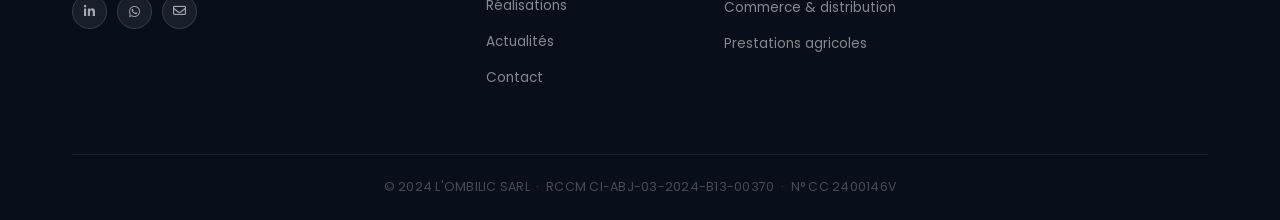
==== commit 583f9c0b: "devis  page done" ====
--- a/a-propos.html
+++ b/a-propos.html
@@ -52,7 +52,7 @@
         <li><a href="actualites.html">Actualités</a></li>
         <li><a href="contact.html">Contact</a></li>
       </ul>
-      <button class="nav-cta">Devis gratuit</button>
+      <a href="devis.html" class="nav-cta">Devis gratuit</a>
     </nav>
 
     <div class="page-banner-inner">
--- a/style.css
+++ b/style.css
@@ -1,4 +1,4 @@
-/* =============================================
+﻿/* =============================================
    RESET & VARIABLES
    ============================================= */
 *, *::before, *::after {
@@ -213,6 +213,8 @@
 }
 
 .nav-cta {
+  display: inline-block;
+  text-decoration: none;
   background: var(--primary);
   color: #fff;
   border: none;
@@ -246,28 +248,19 @@
   padding: 5rem 3rem 4rem;
   max-width: 960px;
   width: 100%;
+  margin: 0 auto;
 }
 
 .hero-content {
   display: flex;
   flex-direction: column;
+  justify-content: center;
+  align-items: center;
   gap: 0;
-}
-
-.hero-badge {
-  display: inline-block;
-  background: rgba(232, 160, 32, 0.15);
-  border: 1px solid rgba(232, 160, 32, 0.6);
-  color: var(--primary);
-  font-family: 'Poppins', sans-serif;
-  font-size: 0.72rem;
-  font-weight: 500;
-  letter-spacing: 0.12em;
-  text-transform: uppercase;
-  padding: 0.38rem 1.1rem;
-  border-radius: 50px;
-  margin-bottom: 1.6rem;
-}
+  width: 100%;
+  text-align: center;
+}
+
 
 .hero-inner h1 {
   font-size: clamp(2.2rem, 5vw, 3.8rem);
@@ -288,7 +281,7 @@
   color: rgba(255, 255, 255, 0.78);
   line-height: 1.85;
   max-width: 560px;
-  margin-bottom: 2.6rem;
+  margin: 0 auto 2.6rem;
   font-weight: 300;
 }
 
@@ -300,6 +293,7 @@
   display: flex;
   gap: 1rem;
   flex-wrap: wrap;
+  justify-content: center;
 }
 
 .btn-primary {
@@ -1505,7 +1499,9 @@
   flex: 1;
   display: flex;
   align-items: flex-end;
+  justify-content: center;
   padding: 3rem 0 4rem;
+  text-align: center;
 }
 
 .page-banner-inner .section-label {
@@ -1528,12 +1524,13 @@
   max-width: 520px;
   line-height: 1.8;
   font-weight: 300;
-  margin-bottom: 1.5rem;
+  margin: 0 auto 1.5rem;
 }
 
 .breadcrumb {
   display: flex;
   align-items: center;
+  justify-content: center;
   gap: 0.5rem;
   font-size: 0.8rem;
   color: rgba(255, 255, 255, 0.45);
@@ -1653,6 +1650,1824 @@
 
   .testimonials {
     padding: 3.5rem 0;
+  }
+}
+
+
+/* =============================================
+   PAGE RÉALISATIONS
+   ============================================= */
+
+/* ── Chiffres clés ── */
+.real-stats {
+  background: var(--secondary-dark);
+  padding: 4.5rem 0;
+}
+
+.real-stats-grid {
+  display: grid;
+  grid-template-columns: repeat(4, 1fr);
+  gap: 0;
+}
+
+.real-stat {
+  text-align: center;
+  padding: 1rem 2rem;
+  border-right: 1px solid rgba(255, 255, 255, 0.12);
+}
+
+.real-stat:last-child {
+  border-right: none;
+}
+
+.real-stat-number {
+  display: block;
+  font-family: 'Playfair Display', serif;
+  font-size: clamp(2.4rem, 4vw, 3.5rem);
+  font-weight: 700;
+  color: var(--primary);
+  line-height: 1;
+  margin-bottom: 0.5rem;
+}
+
+.real-stat-number sup {
+  font-size: 1.4rem;
+  vertical-align: super;
+}
+
+.real-stat-label {
+  display: block;
+  color: rgba(255, 255, 255, 0.75);
+  font-size: 0.78rem;
+  letter-spacing: 0.06em;
+  text-transform: uppercase;
+  font-weight: 500;
+}
+
+/* ── Intro ── */
+.real-intro {
+  padding: 6rem 0;
+  background: var(--surface);
+}
+
+.real-intro-inner {
+  display: grid;
+  grid-template-columns: 1fr 1fr;
+  gap: 5rem;
+  align-items: start;
+}
+
+.real-intro-text .section-label {
+  display: block;
+  margin-bottom: 0.75rem;
+}
+
+.real-intro-text h2 {
+  font-size: clamp(1.6rem, 2.5vw, 2.2rem);
+  color: var(--text);
+  margin-bottom: 1.25rem;
+}
+
+.real-intro-text p {
+  color: var(--text-muted);
+  line-height: 1.8;
+  margin-bottom: 1.5rem;
+}
+
+.real-intro-list {
+  list-style: none;
+  padding: 0;
+  margin: 0 0 2rem;
+  display: flex;
+  flex-direction: column;
+  gap: 0.7rem;
+}
+
+.real-intro-list li {
+  display: flex;
+  align-items: center;
+  gap: 0.75rem;
+  color: var(--text);
+  font-size: 0.9rem;
+  font-weight: 500;
+}
+
+.real-intro-list li i {
+  color: var(--primary);
+  font-size: 1rem;
+  flex-shrink: 0;
+}
+
+.real-intro-cta {
+  display: inline-flex;
+  align-items: center;
+  gap: 0.6rem;
+  color: var(--primary-dark);
+  font-weight: 600;
+  font-size: 0.88rem;
+  letter-spacing: 0.04em;
+  text-decoration: none;
+  border-bottom: 1px solid var(--primary);
+  padding-bottom: 0.15rem;
+  transition: opacity var(--transition);
+}
+
+.real-intro-cta:hover {
+  opacity: 0.75;
+}
+
+.real-intro-domains {
+  display: grid;
+  grid-template-columns: 1fr 1fr;
+  gap: 1rem;
+  align-content: start;
+}
+
+.real-domain-card {
+  display: flex;
+  align-items: center;
+  gap: 1rem;
+  background: var(--background);
+  border: 1px solid var(--border);
+  border-radius: 4px;
+  padding: 1.25rem 1.4rem;
+  transition: border-color var(--transition), transform var(--transition), box-shadow var(--transition);
+}
+
+.real-domain-card:hover {
+  border-color: var(--primary);
+  transform: translateY(-3px);
+  box-shadow: 0 10px 30px rgba(15, 23, 42, 0.08);
+}
+
+.real-domain-card--full {
+  grid-column: 1 / -1;
+}
+
+.real-domain-icon {
+  width: 42px;
+  height: 42px;
+  border-radius: 4px;
+  background: rgba(241, 179, 16, 0.12);
+  display: flex;
+  align-items: center;
+  justify-content: center;
+  flex-shrink: 0;
+}
+
+.real-domain-icon i {
+  font-size: 1.1rem;
+  color: var(--primary-dark);
+}
+
+.real-domain-info h5 {
+  font-size: 0.87rem;
+  font-weight: 600;
+  color: var(--text);
+  margin: 0 0 0.2rem;
+}
+
+.real-domain-info span {
+  font-size: 0.75rem;
+  color: var(--text-muted);
+}
+
+/* ── Portfolio ── */
+.real-portfolio {
+  padding: 6rem 0;
+  background-color: #f4f7fb;
+  background-image: radial-gradient(circle, rgba(26, 95, 133, 0.07) 1px, transparent 1px);
+  background-size: 22px 22px;
+}
+
+.portfolio-filters {
+  display: flex;
+  gap: 0.6rem;
+  justify-content: center;
+  flex-wrap: wrap;
+  margin-bottom: 3.5rem;
+}
+
+.filter-btn {
+  display: inline-flex;
+  align-items: center;
+  gap: 0.45rem;
+  padding: 0.55rem 1.35rem;
+  border-radius: 999px;
+  border: 1.5px solid var(--border);
+  background: var(--surface);
+  color: var(--text-muted);
+  font-family: 'Poppins', sans-serif;
+  font-size: 0.8rem;
+  font-weight: 500;
+  letter-spacing: 0.03em;
+  cursor: pointer;
+  transition: all 0.2s ease;
+}
+
+.filter-btn i {
+  font-size: 0.75rem;
+}
+
+.filter-btn:hover {
+  border-color: var(--primary);
+  color: var(--primary-dark);
+}
+
+.filter-btn.active {
+  background: var(--primary);
+  border-color: var(--primary);
+  color: #fff;
+  font-weight: 600;
+}
+
+.portfolio-grid {
+  display: grid;
+  grid-template-columns: repeat(3, 1fr);
+  gap: 1.75rem;
+}
+
+.portfolio-card {
+  position: relative;
+  background: var(--surface);
+  border-radius: 4px;
+  overflow: hidden;
+  border: 1px solid var(--border);
+  box-shadow: 0 2px 16px rgba(0, 0, 0, 0.04);
+  transition: transform var(--transition), box-shadow var(--transition), border-color var(--transition);
+}
+
+/* Ligne dorée qui se déploie au survol */
+.portfolio-card::before {
+  content: "";
+  position: absolute;
+  top: 0;
+  left: 0;
+  right: 0;
+  height: 3px;
+  background: var(--primary);
+  transform: scaleX(0);
+  transform-origin: left;
+  transition: transform 0.4s ease;
+  z-index: 2;
+}
+
+.portfolio-card:hover::before {
+  transform: scaleX(1);
+}
+
+.portfolio-card:hover {
+  transform: translateY(-8px);
+  box-shadow: 0 24px 50px rgba(15, 23, 42, 0.12);
+  border-color: rgba(241, 179, 16, 0.4);
+}
+
+.portfolio-card-img {
+  position: relative;
+  aspect-ratio: 16 / 10;
+  overflow: hidden;
+}
+
+.portfolio-card-img img {
+  width: 100%;
+  height: 100%;
+  object-fit: cover;
+  transition: transform 0.5s ease;
+  display: block;
+}
+
+.portfolio-card:hover .portfolio-card-img img {
+  transform: scale(1.07);
+}
+
+.portfolio-card-overlay {
+  position: absolute;
+  inset: 0;
+  background: linear-gradient(to top, rgba(15, 61, 87, 0.85) 0%, transparent 55%);
+  opacity: 0;
+  transition: opacity var(--transition);
+  display: flex;
+  align-items: flex-end;
+  padding: 1.1rem;
+}
+
+.portfolio-card:hover .portfolio-card-overlay {
+  opacity: 1;
+}
+
+.pf-overlay-tag {
+  display: inline-flex;
+  align-items: center;
+  gap: 0.4rem;
+  font-size: 0.72rem;
+  font-weight: 600;
+  letter-spacing: 0.06em;
+  text-transform: uppercase;
+  padding: 0.3rem 0.8rem;
+  border-radius: 999px;
+  background: var(--primary);
+  color: #fff;
+}
+
+.portfolio-card-body {
+  padding: 1.5rem;
+}
+
+.portfolio-tag {
+  display: inline-block;
+  font-size: 0.68rem;
+  font-weight: 600;
+  letter-spacing: 0.07em;
+  text-transform: uppercase;
+  padding: 0.25rem 0.8rem;
+  border-radius: 999px;
+  margin-bottom: 0.8rem;
+  color: var(--primary-dark);
+  background: rgba(241, 179, 16, 0.1);
+  border: 1px solid rgba(241, 179, 16, 0.35);
+}
+
+.portfolio-card-body h4 {
+  font-family: 'Playfair Display', serif;
+  font-size: 1rem;
+  color: var(--text);
+  margin: 0 0 0.65rem;
+  line-height: 1.35;
+}
+
+.portfolio-card-body p {
+  color: var(--text-muted);
+  font-size: 0.82rem;
+  line-height: 1.65;
+  margin: 0 0 1.1rem;
+}
+
+.portfolio-meta {
+  display: flex;
+  gap: 1.25rem;
+  font-size: 0.74rem;
+  color: var(--text-muted);
+  font-weight: 500;
+}
+
+.portfolio-meta i {
+  color: var(--primary-dark);
+  margin-right: 0.2rem;
+}
+
+/* État vide */
+.portfolio-empty {
+  grid-column: 1 / -1;
+  display: flex;
+  flex-direction: column;
+  align-items: center;
+  gap: 1rem;
+  padding: 4rem;
+  color: var(--text-muted);
+}
+
+.portfolio-empty i {
+  font-size: 2.5rem;
+}
+
+/* ── Témoignages réalisations ── */
+.real-testi {
+  padding: 6rem 0;
+  background: var(--surface);
+}
+
+.real-testi-grid {
+  display: grid;
+  grid-template-columns: repeat(3, 1fr);
+  gap: 2rem;
+  margin-top: 3rem;
+}
+
+.real-testi-card {
+  background: var(--background);
+  border-radius: 4px;
+  padding: 2.2rem;
+  border: 1px solid var(--border);
+  display: flex;
+  flex-direction: column;
+  gap: 1.25rem;
+  transition: transform var(--transition), border-color var(--transition), box-shadow var(--transition);
+}
+
+.real-testi-card:hover {
+  transform: translateY(-5px);
+  border-color: rgba(241, 179, 16, 0.5);
+  box-shadow: 0 16px 40px rgba(15, 23, 42, 0.08);
+}
+
+.real-testi-stars {
+  display: flex;
+  gap: 0.25rem;
+  color: var(--primary);
+  font-size: 0.85rem;
+}
+
+.real-testi-card blockquote {
+  font-style: italic;
+  color: var(--text-muted);
+  font-size: 0.9rem;
+  line-height: 1.75;
+  margin: 0;
+  flex-grow: 1;
+}
+
+.real-testi-author {
+  display: flex;
+  align-items: center;
+  gap: 1rem;
+  padding-top: 1.25rem;
+  border-top: 1px solid var(--border);
+}
+
+.real-testi-avatar {
+  width: 44px;
+  height: 44px;
+  border-radius: 50%;
+  background: var(--primary);
+  color: #fff;
+  font-weight: 700;
+  font-size: 0.85rem;
+  display: flex;
+  align-items: center;
+  justify-content: center;
+  flex-shrink: 0;
+}
+
+.real-testi-info strong {
+  display: block;
+  font-size: 0.88rem;
+  color: var(--text);
+  font-weight: 600;
+  margin-bottom: 0.15rem;
+}
+
+.real-testi-info span {
+  font-size: 0.75rem;
+  color: var(--text-muted);
+}
+
+/* ── Réalisations responsive ── */
+@media (max-width: 900px) {
+  .real-stats-grid {
+    grid-template-columns: repeat(2, 1fr);
+  }
+
+  .real-stat {
+    border-right: none;
+    border-bottom: 1px solid rgba(255, 255, 255, 0.12);
+    padding: 1.5rem;
+  }
+
+  .real-stat:nth-child(odd) {
+    border-right: 1px solid rgba(255, 255, 255, 0.12);
+  }
+
+  .real-stat:nth-child(3),
+  .real-stat:nth-child(4) {
+    border-bottom: none;
+  }
+
+  .real-intro-inner {
+    grid-template-columns: 1fr;
+    gap: 3rem;
+  }
+
+  .portfolio-grid {
+    grid-template-columns: repeat(2, 1fr);
+  }
+
+  .real-testi-grid {
+    grid-template-columns: 1fr;
+  }
+}
+
+@media (max-width: 600px) {
+  .real-stats-grid {
+    grid-template-columns: 1fr 1fr;
+  }
+
+  .portfolio-grid {
+    grid-template-columns: 1fr;
+  }
+
+  .portfolio-filters {
+    gap: 0.45rem;
+  }
+
+  .filter-btn {
+    font-size: 0.75rem;
+    padding: 0.45rem 1rem;
+  }
+
+  .real-intro-domains {
+    grid-template-columns: 1fr;
+  }
+
+  .real-domain-card--full {
+    grid-column: auto;
+  }
+}
+
+/* =============================================
+   PAGE ACTUALITÉS & RESSOURCES
+   ============================================= */
+
+/* ── À la une ── */
+.actu-featured {
+  padding: 5rem 0 3rem;
+  background: var(--surface);
+}
+
+.featured-card {
+  display: grid;
+  grid-template-columns: 1.1fr 1fr;
+  background: var(--background);
+  border: 1px solid var(--border);
+  border-radius: 4px;
+  overflow: hidden;
+  box-shadow: 0 2px 20px rgba(15, 23, 42, 0.05);
+}
+
+.featured-img {
+  position: relative;
+  min-height: 340px;
+}
+
+.featured-img img {
+  position: absolute;
+  inset: 0;
+  width: 100%;
+  height: 100%;
+  object-fit: cover;
+  display: block;
+}
+
+.featured-badge {
+  position: absolute;
+  top: 1.2rem;
+  left: 1.2rem;
+  display: inline-flex;
+  align-items: center;
+  gap: 0.45rem;
+  background: var(--primary);
+  color: #fff;
+  font-size: 0.72rem;
+  font-weight: 600;
+  letter-spacing: 0.07em;
+  text-transform: uppercase;
+  padding: 0.4rem 1rem;
+  border-radius: 999px;
+}
+
+.featured-body {
+  padding: 3rem 3.2rem;
+  display: flex;
+  flex-direction: column;
+  justify-content: center;
+}
+
+.featured-body h2 {
+  font-size: clamp(1.4rem, 2.2vw, 1.9rem);
+  color: var(--text);
+  line-height: 1.3;
+  margin: 1rem 0;
+}
+
+.featured-body p {
+  color: var(--text-muted);
+  font-size: 0.92rem;
+  line-height: 1.75;
+  margin-bottom: 1.75rem;
+}
+
+.featured-link {
+  display: inline-flex;
+  align-items: center;
+  gap: 0.6rem;
+  color: var(--primary-dark);
+  font-weight: 600;
+  font-size: 0.88rem;
+  text-decoration: none;
+  transition: gap 0.25s ease;
+}
+
+.featured-link:hover {
+  gap: 1rem;
+}
+
+/* ── Méta commune (catégorie / date / lecture) ── */
+.actu-meta {
+  display: flex;
+  align-items: center;
+  gap: 1.1rem;
+  flex-wrap: wrap;
+}
+
+.actu-cat {
+  display: inline-block;
+  font-size: 0.68rem;
+  font-weight: 600;
+  letter-spacing: 0.07em;
+  text-transform: uppercase;
+  padding: 0.25rem 0.8rem;
+  border-radius: 999px;
+  color: var(--primary-dark);
+  background: rgba(241, 179, 16, 0.1);
+  border: 1px solid rgba(241, 179, 16, 0.35);
+}
+
+.actu-date,
+.actu-read {
+  font-size: 0.76rem;
+  color: var(--text-muted);
+  font-weight: 500;
+}
+
+.actu-date i,
+.actu-read i {
+  color: var(--primary-dark);
+  margin-right: 0.3rem;
+}
+
+/* ── Grille d'articles ── */
+.actu-articles {
+  padding: 4rem 0 6rem;
+  background: var(--surface);
+}
+
+.actu-grid {
+  display: grid;
+  grid-template-columns: repeat(3, 1fr);
+  gap: 1.75rem;
+}
+
+.actu-card {
+  position: relative;
+  background: var(--surface);
+  border: 1px solid var(--border);
+  border-radius: 4px;
+  overflow: hidden;
+  box-shadow: 0 2px 16px rgba(0, 0, 0, 0.04);
+  display: flex;
+  flex-direction: column;
+  transition: transform var(--transition), box-shadow var(--transition), border-color var(--transition);
+}
+
+.actu-card::before {
+  content: "";
+  position: absolute;
+  top: 0;
+  left: 0;
+  right: 0;
+  height: 3px;
+  background: var(--primary);
+  transform: scaleX(0);
+  transform-origin: left;
+  transition: transform 0.4s ease;
+  z-index: 2;
+}
+
+.actu-card:hover::before {
+  transform: scaleX(1);
+}
+
+.actu-card:hover {
+  transform: translateY(-8px);
+  box-shadow: 0 24px 50px rgba(15, 23, 42, 0.12);
+  border-color: rgba(241, 179, 16, 0.4);
+}
+
+.actu-card-img {
+  aspect-ratio: 16 / 9;
+  overflow: hidden;
+}
+
+.actu-card-img img {
+  width: 100%;
+  height: 100%;
+  object-fit: cover;
+  display: block;
+  transition: transform 0.5s ease;
+}
+
+.actu-card:hover .actu-card-img img {
+  transform: scale(1.07);
+}
+
+.actu-card-body {
+  padding: 1.5rem;
+  display: flex;
+  flex-direction: column;
+  flex-grow: 1;
+}
+
+.actu-card-body h4 {
+  font-family: 'Playfair Display', serif;
+  font-size: 1rem;
+  color: var(--text);
+  line-height: 1.4;
+  margin: 0.85rem 0 0.6rem;
+}
+
+.actu-card-body p {
+  color: var(--text-muted);
+  font-size: 0.82rem;
+  line-height: 1.65;
+  margin: 0 0 1.2rem;
+  flex-grow: 1;
+}
+
+.actu-card-link {
+  display: inline-flex;
+  align-items: center;
+  gap: 0.5rem;
+  color: var(--primary-dark);
+  font-weight: 600;
+  font-size: 0.8rem;
+  text-decoration: none;
+  transition: gap 0.25s ease;
+}
+
+.actu-card-link:hover {
+  gap: 0.9rem;
+}
+
+/* ── Calendrier fiscal ── */
+.fiscal-cal {
+  padding: 6rem 0;
+  background-color: #f4f7fb;
+  background-image: radial-gradient(circle, rgba(26, 95, 133, 0.07) 1px, transparent 1px);
+  background-size: 22px 22px;
+}
+
+.fiscal-cal-grid {
+  display: grid;
+  grid-template-columns: repeat(3, 1fr);
+  gap: 1.5rem;
+}
+
+.fiscal-cal-card {
+  display: flex;
+  align-items: flex-start;
+  gap: 1.4rem;
+  background: var(--surface);
+  border: 1px solid var(--border);
+  border-radius: 4px;
+  padding: 1.8rem;
+  transition: transform var(--transition), box-shadow var(--transition), border-color var(--transition);
+}
+
+.fiscal-cal-card:hover {
+  transform: translateY(-4px);
+  box-shadow: 0 16px 40px rgba(15, 23, 42, 0.1);
+  border-color: rgba(241, 179, 16, 0.4);
+}
+
+.fiscal-cal-day {
+  flex-shrink: 0;
+  width: 76px;
+  text-align: center;
+  background: var(--secondary-dark);
+  border-radius: 4px;
+  padding: 0.9rem 0.4rem;
+}
+
+.fiscal-cal-num {
+  display: block;
+  font-family: 'Playfair Display', serif;
+  font-size: 1.7rem;
+  font-weight: 700;
+  color: var(--primary);
+  line-height: 1;
+}
+
+.fiscal-cal-num small {
+  font-size: 0.85rem;
+  font-weight: 600;
+}
+
+.fiscal-cal-freq {
+  display: block;
+  font-size: 0.58rem;
+  letter-spacing: 0.05em;
+  text-transform: uppercase;
+  color: rgba(255, 255, 255, 0.7);
+  margin-top: 0.4rem;
+  font-weight: 500;
+}
+
+.fiscal-cal-info h4 {
+  font-size: 0.92rem;
+  font-weight: 600;
+  color: var(--text);
+  margin: 0 0 0.45rem;
+}
+
+.fiscal-cal-info p {
+  font-size: 0.8rem;
+  color: var(--text-muted);
+  line-height: 1.6;
+  margin: 0;
+}
+
+/* Carte CTA du calendrier */
+.fiscal-cal-card--cta {
+  flex-direction: column;
+  align-items: flex-start;
+  gap: 0.6rem;
+  background: var(--secondary-dark);
+  border-color: var(--secondary-dark);
+}
+
+.fiscal-cal-card--cta i {
+  font-size: 1.5rem;
+  color: var(--primary);
+}
+
+.fiscal-cal-card--cta h4 {
+  color: #fff;
+  font-size: 1rem;
+  margin: 0;
+}
+
+.fiscal-cal-card--cta p {
+  color: rgba(255, 255, 255, 0.7);
+  font-size: 0.82rem;
+  margin: 0;
+}
+
+.fiscal-cal-card--cta a {
+  display: inline-flex;
+  align-items: center;
+  gap: 0.5rem;
+  color: var(--primary);
+  font-weight: 600;
+  font-size: 0.84rem;
+  text-decoration: none;
+  margin-top: 0.4rem;
+  transition: gap 0.25s ease;
+}
+
+.fiscal-cal-card--cta a:hover {
+  gap: 0.9rem;
+}
+
+/* ── Ressources téléchargeables ── */
+.resources {
+  padding: 6rem 0;
+  background: var(--surface);
+}
+
+.resources-grid {
+  display: grid;
+  grid-template-columns: 1fr 1fr;
+  gap: 1.25rem;
+}
+
+.resource-card {
+  display: flex;
+  align-items: center;
+  gap: 1.3rem;
+  background: var(--background);
+  border: 1px solid var(--border);
+  border-radius: 4px;
+  padding: 1.5rem 1.8rem;
+  text-decoration: none;
+  transition: transform var(--transition), border-color var(--transition), box-shadow var(--transition);
+}
+
+.resource-card:hover {
+  transform: translateY(-3px);
+  border-color: var(--primary);
+  box-shadow: 0 12px 32px rgba(15, 23, 42, 0.08);
+}
+
+.resource-icon {
+  width: 48px;
+  height: 48px;
+  border-radius: 4px;
+  background: rgba(241, 179, 16, 0.12);
+  display: flex;
+  align-items: center;
+  justify-content: center;
+  flex-shrink: 0;
+}
+
+.resource-icon i {
+  font-size: 1.3rem;
+  color: var(--primary-dark);
+}
+
+.resource-info {
+  flex-grow: 1;
+}
+
+.resource-info h4 {
+  font-size: 0.92rem;
+  font-weight: 600;
+  color: var(--text);
+  margin: 0 0 0.25rem;
+}
+
+.resource-info span {
+  font-size: 0.78rem;
+  color: var(--text-muted);
+}
+
+.resource-dl {
+  flex-shrink: 0;
+  display: inline-flex;
+  align-items: center;
+  gap: 0.45rem;
+  font-size: 0.76rem;
+  font-weight: 600;
+  color: var(--primary-dark);
+  border: 1.5px solid rgba(241, 179, 16, 0.45);
+  border-radius: 999px;
+  padding: 0.4rem 1rem;
+  transition: background var(--transition), color var(--transition);
+}
+
+.resource-card:hover .resource-dl {
+  background: var(--primary);
+  color: #fff;
+  border-color: var(--primary);
+}
+
+/* ── Newsletter ── */
+.newsletter {
+  padding: 5rem 0;
+  background: var(--secondary-dark);
+}
+
+.newsletter-inner {
+  display: grid;
+  grid-template-columns: 1.2fr 1fr;
+  gap: 4rem;
+  align-items: center;
+}
+
+.newsletter-text .section-label {
+  color: var(--primary);
+}
+
+.newsletter-text h2 {
+  color: #fff;
+  font-size: clamp(1.4rem, 2.4vw, 2rem);
+  margin: 0.75rem 0 1rem;
+}
+
+.newsletter-text p {
+  color: rgba(255, 255, 255, 0.7);
+  font-size: 0.9rem;
+  line-height: 1.75;
+  margin: 0;
+}
+
+.newsletter-fields {
+  display: flex;
+  gap: 0.75rem;
+}
+
+.newsletter-fields input {
+  flex-grow: 1;
+  padding: 0.95rem 1.4rem;
+  border: 1px solid rgba(255, 255, 255, 0.25);
+  border-radius: 4px;
+  background: rgba(255, 255, 255, 0.08);
+  color: #fff;
+  font-family: 'Poppins', sans-serif;
+  font-size: 0.88rem;
+  outline: none;
+  transition: border-color var(--transition);
+}
+
+.newsletter-fields input::placeholder {
+  color: rgba(255, 255, 255, 0.45);
+}
+
+.newsletter-fields input:focus {
+  border-color: var(--primary);
+}
+
+.newsletter-fields button {
+  flex-shrink: 0;
+  display: inline-flex;
+  align-items: center;
+  gap: 0.55rem;
+  padding: 0.95rem 1.8rem;
+  background: var(--primary);
+  color: #fff;
+  border: none;
+  border-radius: 4px;
+  font-family: 'Poppins', sans-serif;
+  font-size: 0.88rem;
+  font-weight: 600;
+  cursor: pointer;
+  transition: background var(--transition);
+}
+
+.newsletter-fields button:hover {
+  background: var(--primary-dark);
+}
+
+.newsletter-success {
+  display: flex;
+  align-items: center;
+  gap: 0.7rem;
+  color: var(--primary);
+  font-weight: 500;
+  font-size: 0.92rem;
+}
+
+.newsletter-success i {
+  font-size: 1.3rem;
+}
+
+/* ── Actualités responsive ── */
+@media (max-width: 900px) {
+  .featured-card {
+    grid-template-columns: 1fr;
+  }
+
+  .featured-img {
+    min-height: 240px;
+  }
+
+  .featured-body {
+    padding: 2.2rem;
+  }
+
+  .actu-grid {
+    grid-template-columns: repeat(2, 1fr);
+  }
+
+  .fiscal-cal-grid {
+    grid-template-columns: repeat(2, 1fr);
+  }
+
+  .resources-grid {
+    grid-template-columns: 1fr;
+  }
+
+  .newsletter-inner {
+    grid-template-columns: 1fr;
+    gap: 2.5rem;
+  }
+}
+
+@media (max-width: 600px) {
+  .actu-grid {
+    grid-template-columns: 1fr;
+  }
+
+  .fiscal-cal-grid {
+    grid-template-columns: 1fr;
+  }
+
+  .newsletter-fields {
+    flex-direction: column;
+  }
+
+  .featured-body {
+    padding: 1.8rem;
+  }
+}
+
+
+/* =============================================
+   PAGE CONTACT
+   ============================================= */
+
+/* ── Cartes de contact ── */
+.contact-cards {
+  padding: 5rem 0 3rem;
+  background: var(--surface);
+}
+
+.contact-cards-grid {
+  display: grid;
+  grid-template-columns: repeat(4, 1fr);
+  gap: 1.5rem;
+}
+
+.contact-card {
+  text-align: center;
+  background: var(--background);
+  border: 1px solid var(--border);
+  border-radius: 4px;
+  padding: 2.2rem 1.5rem;
+  transition: transform var(--transition), border-color var(--transition), box-shadow var(--transition);
+}
+
+.contact-card:hover {
+  transform: translateY(-5px);
+  border-color: rgba(241, 179, 16, 0.45);
+  box-shadow: 0 16px 40px rgba(15, 23, 42, 0.08);
+}
+
+.contact-card-icon {
+  width: 56px;
+  height: 56px;
+  margin: 0 auto 1.2rem;
+  border-radius: 50%;
+  background: rgba(241, 179, 16, 0.12);
+  display: flex;
+  align-items: center;
+  justify-content: center;
+}
+
+.contact-card-icon i {
+  font-size: 1.4rem;
+  color: var(--primary-dark);
+}
+
+.contact-card h4 {
+  font-family: 'Playfair Display', serif;
+  font-size: 1.05rem;
+  color: var(--text);
+  margin-bottom: 0.7rem;
+}
+
+.contact-card p {
+  font-size: 0.85rem;
+  color: var(--text-muted);
+  line-height: 1.7;
+  margin: 0;
+}
+
+.contact-card p a {
+  color: var(--text);
+  font-weight: 500;
+  transition: color var(--transition);
+}
+
+.contact-card p a:hover {
+  color: var(--primary-dark);
+}
+
+.contact-card-note {
+  display: block;
+  margin-top: 0.5rem;
+  font-size: 0.72rem;
+  color: var(--primary-dark);
+  font-weight: 500;
+  letter-spacing: 0.03em;
+}
+
+/* ── Formulaire + panneau infos ── */
+.contact-main {
+  padding: 4rem 0 6rem;
+  background: var(--surface);
+}
+
+.contact-main-grid {
+  display: grid;
+  grid-template-columns: 1.6fr 1fr;
+  gap: 4rem;
+  align-items: start;
+}
+
+.contact-form-wrap .section-label {
+  display: block;
+  margin-bottom: 0.6rem;
+}
+
+.contact-form-wrap h2 {
+  font-size: clamp(1.5rem, 2.4vw, 2rem);
+  color: var(--text);
+  margin-bottom: 0.9rem;
+}
+
+.contact-form-sub {
+  color: var(--text-muted);
+  font-size: 0.88rem;
+  line-height: 1.7;
+  margin-bottom: 2.2rem;
+}
+
+.contact-form .form-row {
+  display: grid;
+  grid-template-columns: 1fr 1fr;
+  gap: 1.25rem;
+}
+
+.contact-form .form-group {
+  display: flex;
+  flex-direction: column;
+  gap: 0.45rem;
+  margin-bottom: 1.25rem;
+}
+
+.contact-form label {
+  font-size: 0.8rem;
+  font-weight: 600;
+  color: var(--text);
+  letter-spacing: 0.02em;
+}
+
+.contact-form input,
+.contact-form select,
+.contact-form textarea {
+  padding: 0.85rem 1.1rem;
+  border: 1px solid var(--border);
+  border-radius: 4px;
+  background: var(--background);
+  font-family: 'Poppins', sans-serif;
+  font-size: 0.86rem;
+  color: var(--text);
+  outline: none;
+  transition: border-color var(--transition), box-shadow var(--transition);
+}
+
+.contact-form input::placeholder,
+.contact-form textarea::placeholder {
+  color: #9aa6b5;
+}
+
+.contact-form input:focus,
+.contact-form select:focus,
+.contact-form textarea:focus {
+  border-color: var(--primary);
+  box-shadow: 0 0 0 3px rgba(241, 179, 16, 0.15);
+}
+
+.contact-form textarea {
+  resize: vertical;
+  min-height: 130px;
+}
+
+.form-consent {
+  display: flex;
+  align-items: flex-start;
+  gap: 0.65rem;
+  margin-bottom: 1.75rem;
+}
+
+.form-consent input {
+  margin-top: 0.2rem;
+  accent-color: var(--primary);
+  width: 16px;
+  height: 16px;
+  flex-shrink: 0;
+}
+
+.form-consent label {
+  font-size: 0.78rem;
+  color: var(--text-muted);
+  font-weight: 400;
+  line-height: 1.55;
+}
+
+.form-submit {
+  display: inline-flex;
+  align-items: center;
+  gap: 0.6rem;
+  padding: 0.95rem 2.4rem;
+  background: var(--primary);
+  color: #fff;
+  border: none;
+  border-radius: 50px;
+  font-family: 'Poppins', sans-serif;
+  font-size: 0.9rem;
+  font-weight: 600;
+  letter-spacing: 0.03em;
+  cursor: pointer;
+  box-shadow: 0 4px 22px rgba(232, 160, 32, 0.38);
+  transition: background var(--transition), transform var(--transition);
+}
+
+.form-submit:hover {
+  background: var(--primary-dark);
+  transform: translateY(-3px);
+}
+
+.form-submit:disabled {
+  opacity: 0.55;
+  cursor: not-allowed;
+  transform: none;
+}
+
+.form-success {
+  display: flex;
+  align-items: center;
+  gap: 1rem;
+  margin-top: 1.5rem;
+  padding: 1.2rem 1.5rem;
+  background: rgba(16, 185, 129, 0.08);
+  border: 1px solid rgba(16, 185, 129, 0.35);
+  border-radius: 4px;
+}
+
+.form-success i {
+  font-size: 1.5rem;
+  color: var(--success);
+  flex-shrink: 0;
+}
+
+.form-success strong {
+  display: block;
+  font-size: 0.9rem;
+  color: var(--text);
+  margin-bottom: 0.15rem;
+}
+
+.form-success span {
+  font-size: 0.8rem;
+  color: var(--text-muted);
+}
+
+/* ── Panneau latéral ── */
+.contact-aside {
+  display: flex;
+  flex-direction: column;
+  gap: 1.5rem;
+}
+
+.contact-hours {
+  background: var(--secondary-dark);
+  border-radius: 4px;
+  padding: 2rem;
+}
+
+.contact-hours h3 {
+  display: flex;
+  align-items: center;
+  gap: 0.7rem;
+  font-family: 'Playfair Display', serif;
+  font-size: 1.1rem;
+  color: #fff;
+  margin-bottom: 1.4rem;
+}
+
+.contact-hours h3 i {
+  color: var(--primary);
+  font-size: 1rem;
+}
+
+.contact-hours ul {
+  list-style: none;
+  padding: 0;
+  margin: 0;
+}
+
+.contact-hours li {
+  display: flex;
+  justify-content: space-between;
+  align-items: center;
+  gap: 1rem;
+  padding: 0.8rem 0;
+  border-bottom: 1px solid rgba(255, 255, 255, 0.1);
+}
+
+.contact-hours li:last-child {
+  border-bottom: none;
+}
+
+.contact-hours li span {
+  font-size: 0.82rem;
+  color: rgba(255, 255, 255, 0.65);
+}
+
+.contact-hours li strong {
+  font-size: 0.84rem;
+  color: var(--primary);
+  font-weight: 600;
+  white-space: nowrap;
+}
+
+.contact-hours li strong.closed {
+  color: rgba(255, 255, 255, 0.4);
+}
+
+/* CTA WhatsApp */
+.contact-wa-cta {
+  display: flex;
+  align-items: center;
+  gap: 1.1rem;
+  background: var(--background);
+  border: 1.5px solid rgba(241, 179, 16, 0.45);
+  border-radius: 4px;
+  padding: 1.4rem 1.6rem;
+  text-decoration: none;
+  transition: border-color var(--transition), box-shadow var(--transition), transform var(--transition);
+}
+
+.contact-wa-cta:hover {
+  border-color: var(--primary);
+  box-shadow: 0 12px 32px rgba(15, 23, 42, 0.08);
+  transform: translateY(-3px);
+}
+
+.contact-wa-cta > i.fa-whatsapp {
+  font-size: 2rem;
+  color: var(--primary-dark);
+  flex-shrink: 0;
+}
+
+.contact-wa-cta div {
+  flex-grow: 1;
+}
+
+.contact-wa-cta strong {
+  display: block;
+  font-size: 0.92rem;
+  color: var(--text);
+  margin-bottom: 0.2rem;
+}
+
+.contact-wa-cta span {
+  font-size: 0.78rem;
+  color: var(--text-muted);
+}
+
+.contact-wa-cta .wa-arrow {
+  color: var(--primary-dark);
+  font-size: 0.9rem;
+  flex-shrink: 0;
+  transition: transform 0.25s ease;
+}
+
+.contact-wa-cta:hover .wa-arrow {
+  transform: translateX(5px);
+}
+
+/* Bloc rendez-vous */
+.contact-rdv {
+  background: var(--background);
+  border: 1px solid var(--border);
+  border-radius: 4px;
+  padding: 2rem;
+  text-align: center;
+}
+
+.contact-rdv > i {
+  font-size: 1.8rem;
+  color: var(--primary-dark);
+  margin-bottom: 0.9rem;
+  display: inline-block;
+}
+
+.contact-rdv h4 {
+  font-family: 'Playfair Display', serif;
+  font-size: 1.05rem;
+  color: var(--text);
+  margin-bottom: 0.6rem;
+}
+
+.contact-rdv p {
+  font-size: 0.82rem;
+  color: var(--text-muted);
+  line-height: 1.65;
+  margin-bottom: 1.4rem;
+}
+
+.contact-rdv-btn {
+  display: inline-block;
+  padding: 0.7rem 1.8rem;
+  border: 1.5px solid var(--primary);
+  border-radius: 50px;
+  color: var(--primary-dark);
+  font-size: 0.84rem;
+  font-weight: 600;
+  text-decoration: none;
+  transition: background var(--transition), color var(--transition);
+}
+
+.contact-rdv-btn:hover {
+  background: var(--primary);
+  color: #fff;
+}
+
+/* ── Carte de localisation ── */
+.contact-map-frame {
+  position: relative;
+}
+
+.contact-map-frame iframe {
+  display: block;
+  filter: grayscale(25%);
+}
+
+.contact-map-card {
+  position: absolute;
+  top: 50%;
+  left: 8%;
+  transform: translateY(-50%);
+  background: var(--surface);
+  border-radius: 4px;
+  padding: 1.8rem 2rem;
+  box-shadow: 0 20px 60px rgba(15, 23, 42, 0.2);
+  max-width: 280px;
+  border-top: 3px solid var(--primary);
+}
+
+.contact-map-card img {
+  border-radius: 4px;
+  margin-bottom: 0.8rem;
+}
+
+.contact-map-card h4 {
+  font-family: 'Playfair Display', serif;
+  font-size: 1.05rem;
+  color: var(--text);
+  margin-bottom: 0.5rem;
+}
+
+.contact-map-card p {
+  font-size: 0.82rem;
+  color: var(--text-muted);
+  line-height: 1.65;
+  margin-bottom: 1rem;
+}
+
+.contact-map-card a {
+  display: inline-flex;
+  align-items: center;
+  gap: 0.5rem;
+  font-size: 0.82rem;
+  font-weight: 600;
+  color: var(--primary-dark);
+  text-decoration: none;
+  transition: gap 0.25s ease;
+}
+
+.contact-map-card a:hover {
+  gap: 0.85rem;
+}
+
+/* ── Contact responsive ── */
+@media (max-width: 900px) {
+  .contact-cards-grid {
+    grid-template-columns: repeat(2, 1fr);
+  }
+
+  .contact-main-grid {
+    grid-template-columns: 1fr;
+    gap: 3rem;
+  }
+
+  .contact-map-card {
+    left: 50%;
+    top: auto;
+    bottom: 1.5rem;
+    transform: translateX(-50%);
+    max-width: 90%;
+    padding: 1.4rem 1.6rem;
+  }
+}
+
+@media (max-width: 600px) {
+  .contact-cards-grid {
+    grid-template-columns: 1fr;
+  }
+
+  .contact-form .form-row {
+    grid-template-columns: 1fr;
+    gap: 0;
+  }
+}
+
+
+/* =============================================
+   PAGE DEMANDE DE DEVIS
+   ============================================= */
+.devis-main {
+  padding: 5rem 0 6rem;
+  background: var(--surface);
+}
+
+.devis-grid {
+  display: grid;
+  grid-template-columns: 1.6fr 1fr;
+  gap: 4rem;
+  align-items: start;
+}
+
+.devis-form-wrap .section-label {
+  display: block;
+  margin-bottom: 0.6rem;
+}
+
+.devis-form-wrap h2 {
+  font-size: clamp(1.5rem, 2.4vw, 2rem);
+  color: var(--text);
+  margin-bottom: 0.9rem;
+}
+
+/* Étapes numérotées */
+.devis-step-label {
+  display: flex;
+  align-items: center;
+  gap: 0.9rem;
+  margin: 2.2rem 0 1.2rem;
+}
+
+.devis-step-label:first-of-type {
+  margin-top: 0;
+}
+
+.devis-step-num {
+  width: 32px;
+  height: 32px;
+  border-radius: 50%;
+  background: var(--primary);
+  color: #fff;
+  font-size: 0.85rem;
+  font-weight: 700;
+  display: flex;
+  align-items: center;
+  justify-content: center;
+  flex-shrink: 0;
+}
+
+.devis-step-label h3 {
+  font-family: 'Playfair Display', serif;
+  font-size: 1.1rem;
+  color: var(--text);
+  margin: 0;
+}
+
+/* Choix du service en cartes radio */
+.devis-services {
+  display: grid;
+  grid-template-columns: 1fr 1fr;
+  gap: 1rem;
+  margin-bottom: 1rem;
+}
+
+.devis-service-option {
+  cursor: pointer;
+}
+
+.devis-service-option input {
+  position: absolute;
+  opacity: 0;
+  pointer-events: none;
+}
+
+.devis-service-card {
+  display: flex;
+  align-items: center;
+  gap: 0.9rem;
+  padding: 1.1rem 1.3rem;
+  background: var(--background);
+  border: 1.5px solid var(--border);
+  border-radius: 4px;
+  transition: border-color var(--transition), background var(--transition), box-shadow var(--transition);
+}
+
+.devis-service-card i {
+  font-size: 1.15rem;
+  color: var(--primary-dark);
+  width: 1.4rem;
+  text-align: center;
+  flex-shrink: 0;
+}
+
+.devis-service-card span {
+  font-size: 0.83rem;
+  font-weight: 500;
+  color: var(--text);
+  line-height: 1.4;
+}
+
+.devis-service-option:hover .devis-service-card {
+  border-color: rgba(241, 179, 16, 0.5);
+}
+
+.devis-service-option input:checked + .devis-service-card {
+  border-color: var(--primary);
+  background: rgba(241, 179, 16, 0.07);
+  box-shadow: 0 0 0 3px rgba(241, 179, 16, 0.15);
+}
+
+.devis-service-option input:focus-visible + .devis-service-card {
+  outline: 2px solid var(--primary);
+  outline-offset: 2px;
+}
+
+/* Panneau latéral */
+.devis-aside {
+  display: flex;
+  flex-direction: column;
+  gap: 1.5rem;
+}
+
+.devis-process {
+  background: var(--secondary-dark);
+  border-radius: 4px;
+  padding: 2.2rem 2rem;
+}
+
+.devis-process h3 {
+  font-family: 'Playfair Display', serif;
+  font-size: 1.15rem;
+  color: #fff;
+  margin-bottom: 1.6rem;
+}
+
+.devis-process ol {
+  list-style: none;
+  padding: 0;
+  margin: 0;
+  display: flex;
+  flex-direction: column;
+  gap: 1.5rem;
+}
+
+.devis-process li {
+  display: flex;
+  gap: 1.1rem;
+  align-items: flex-start;
+}
+
+.devis-process-num {
+  font-family: 'Playfair Display', serif;
+  font-size: 1.3rem;
+  font-weight: 700;
+  color: var(--primary);
+  line-height: 1;
+  flex-shrink: 0;
+  padding-top: 0.15rem;
+}
+
+.devis-process strong {
+  display: block;
+  font-size: 0.88rem;
+  color: #fff;
+  font-weight: 600;
+  margin-bottom: 0.3rem;
+}
+
+.devis-process p {
+  font-size: 0.78rem;
+  color: rgba(255, 255, 255, 0.6);
+  line-height: 1.6;
+  margin: 0;
+}
+
+/* Engagements */
+.devis-engagements {
+  background: var(--background);
+  border: 1px solid var(--border);
+  border-radius: 4px;
+  padding: 1.8rem 2rem;
+}
+
+.devis-engagements h4 {
+  display: flex;
+  align-items: center;
+  gap: 0.6rem;
+  font-family: 'Playfair Display', serif;
+  font-size: 1rem;
+  color: var(--text);
+  margin-bottom: 1.1rem;
+}
+
+.devis-engagements h4 i {
+  color: var(--primary-dark);
+}
+
+.devis-engagements ul {
+  list-style: none;
+  padding: 0;
+  margin: 0;
+  display: flex;
+  flex-direction: column;
+  gap: 0.7rem;
+}
+
+.devis-engagements li {
+  display: flex;
+  align-items: center;
+  gap: 0.7rem;
+  font-size: 0.84rem;
+  color: var(--text-muted);
+  font-weight: 500;
+}
+
+.devis-engagements li i {
+  color: var(--primary);
+  font-size: 0.9rem;
+}
+
+/* Devis responsive */
+@media (max-width: 900px) {
+  .devis-grid {
+    grid-template-columns: 1fr;
+    gap: 3rem;
+  }
+}
+
+@media (max-width: 600px) {
+  .devis-services {
+    grid-template-columns: 1fr;
   }
 }
 
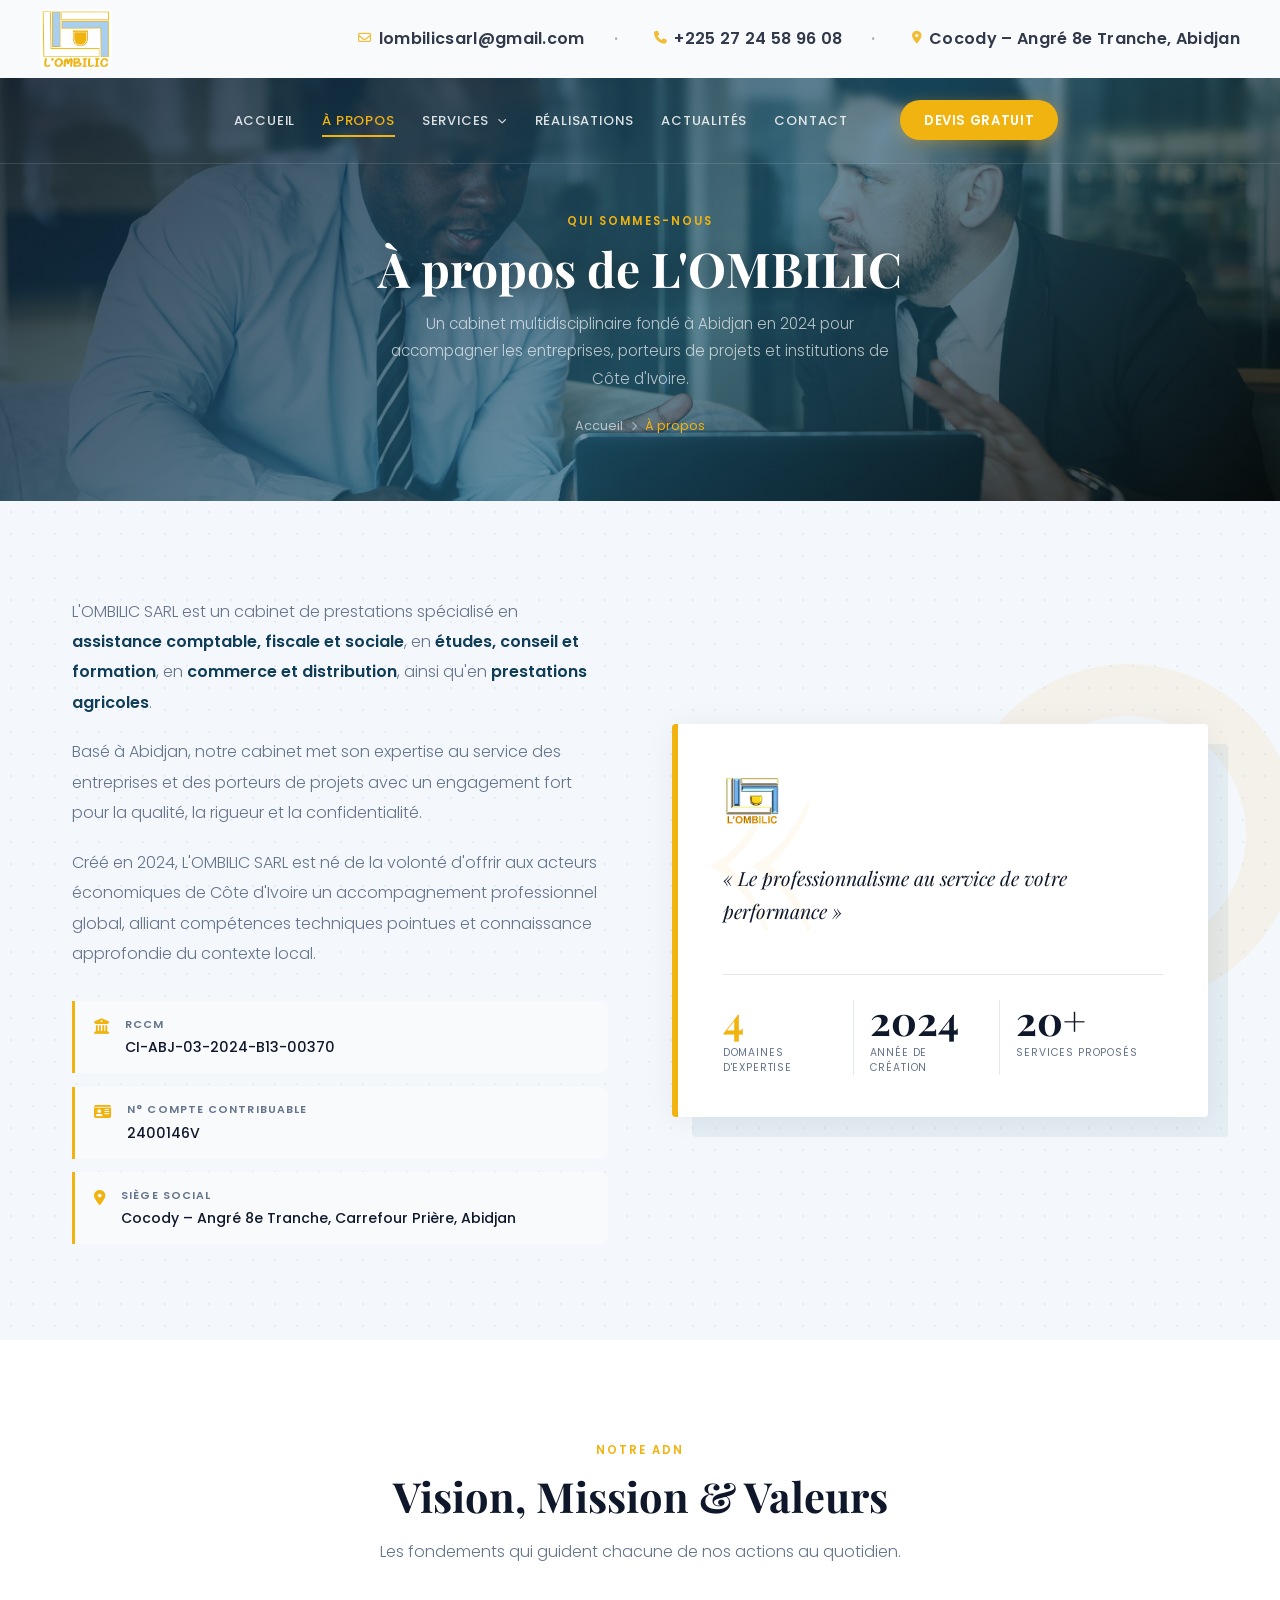
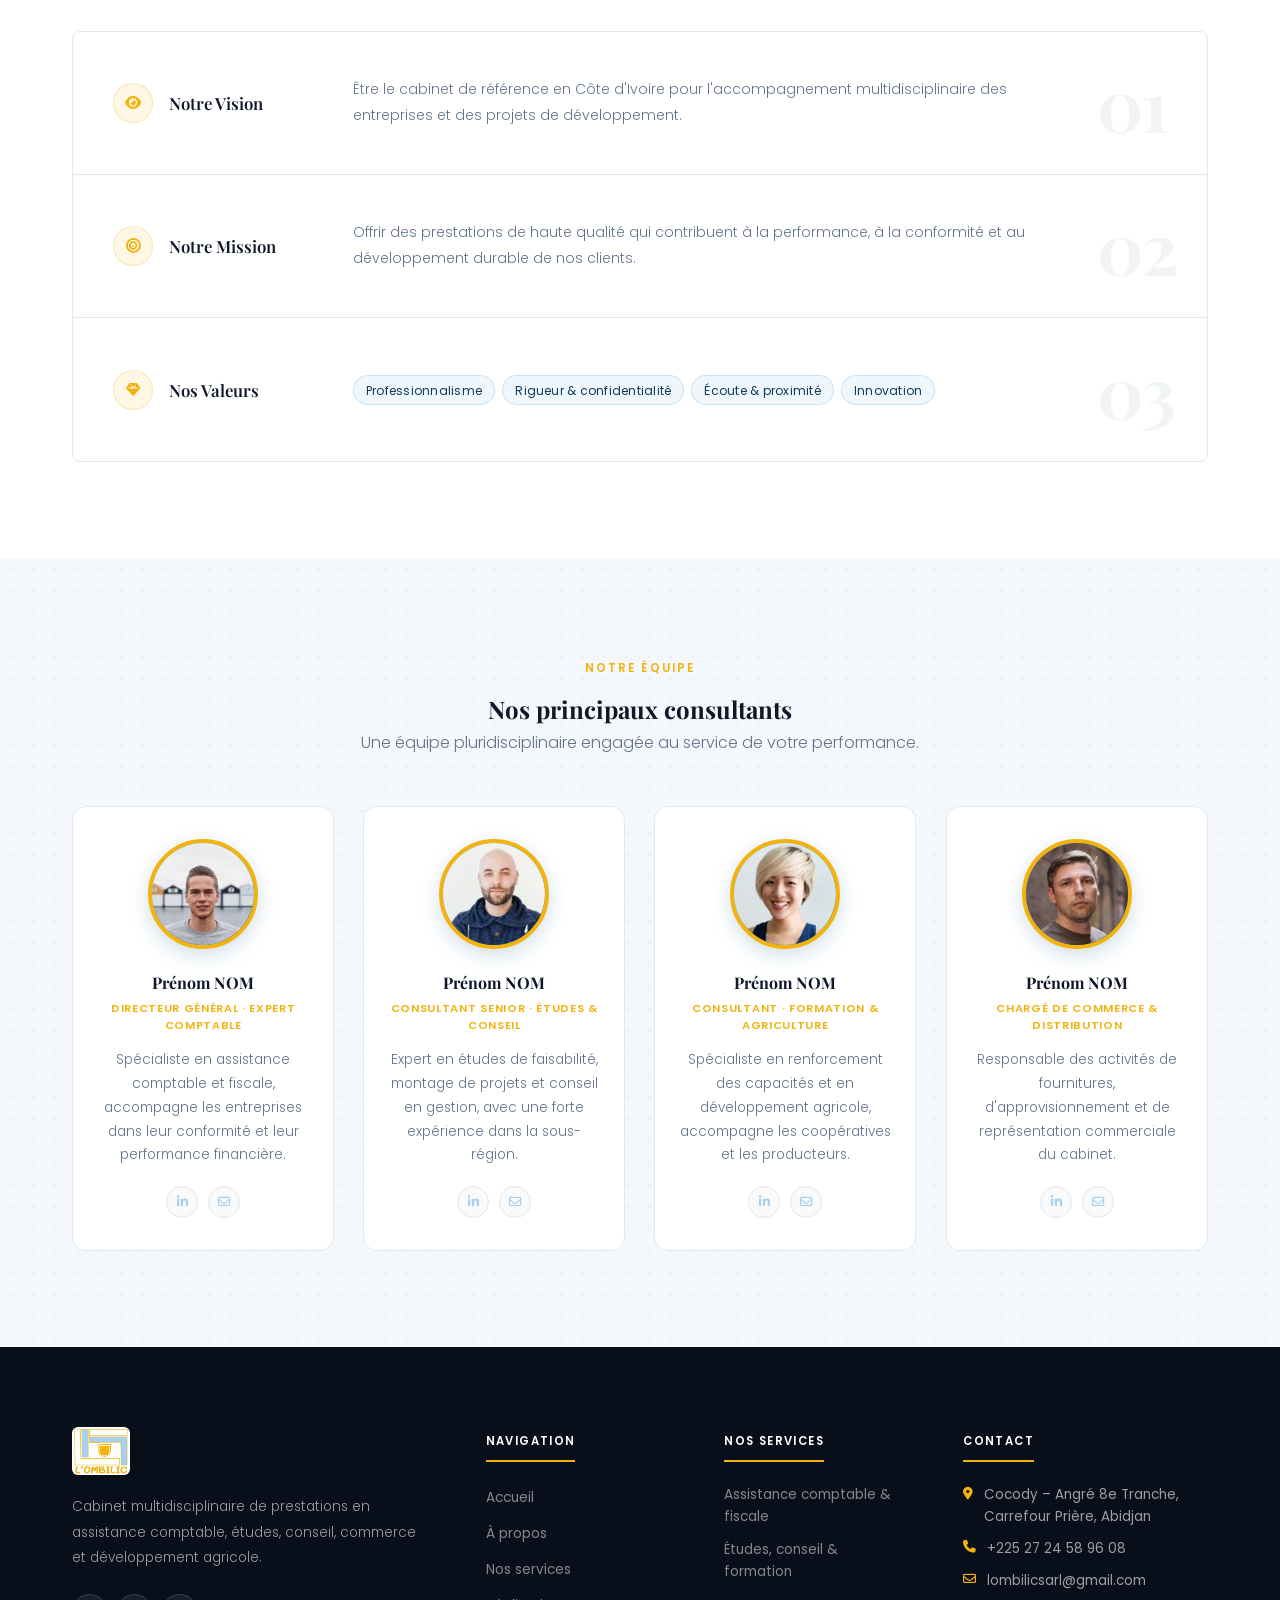
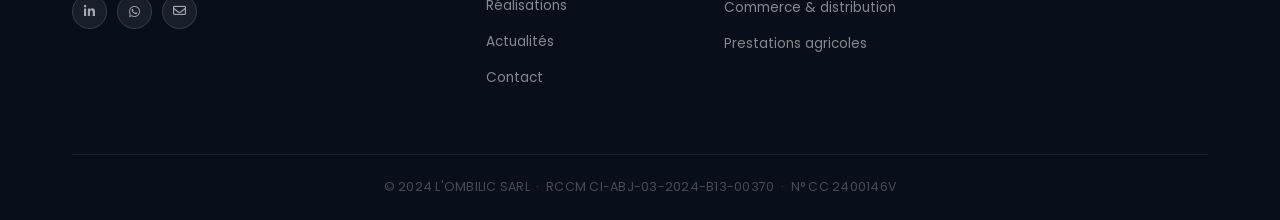
==== commit 7cd8f27e: "animation  reveal added" ====
--- a/a-propos.html
+++ b/a-propos.html
@@ -303,5 +303,6 @@
   </footer>
 
 
+  <script src="reveal.js" defer></script>
 </body>
 </html>
--- a/style.css
+++ b/style.css
@@ -3468,6 +3468,24 @@
 @media (max-width: 600px) {
   .devis-services {
     grid-template-columns: 1fr;
+  }
+}
+
+
+/* =============================================
+   ANIMATIONS — apparition au scroll
+   ============================================= */
+@media (prefers-reduced-motion: no-preference) {
+  .reveal {
+    opacity: 0;
+    transform: translateY(26px);
+    transition: opacity 0.65s ease, transform 0.65s ease;
+    will-change: opacity, transform;
+  }
+
+  .reveal-visible {
+    opacity: 1;
+    transform: none;
   }
 }
 
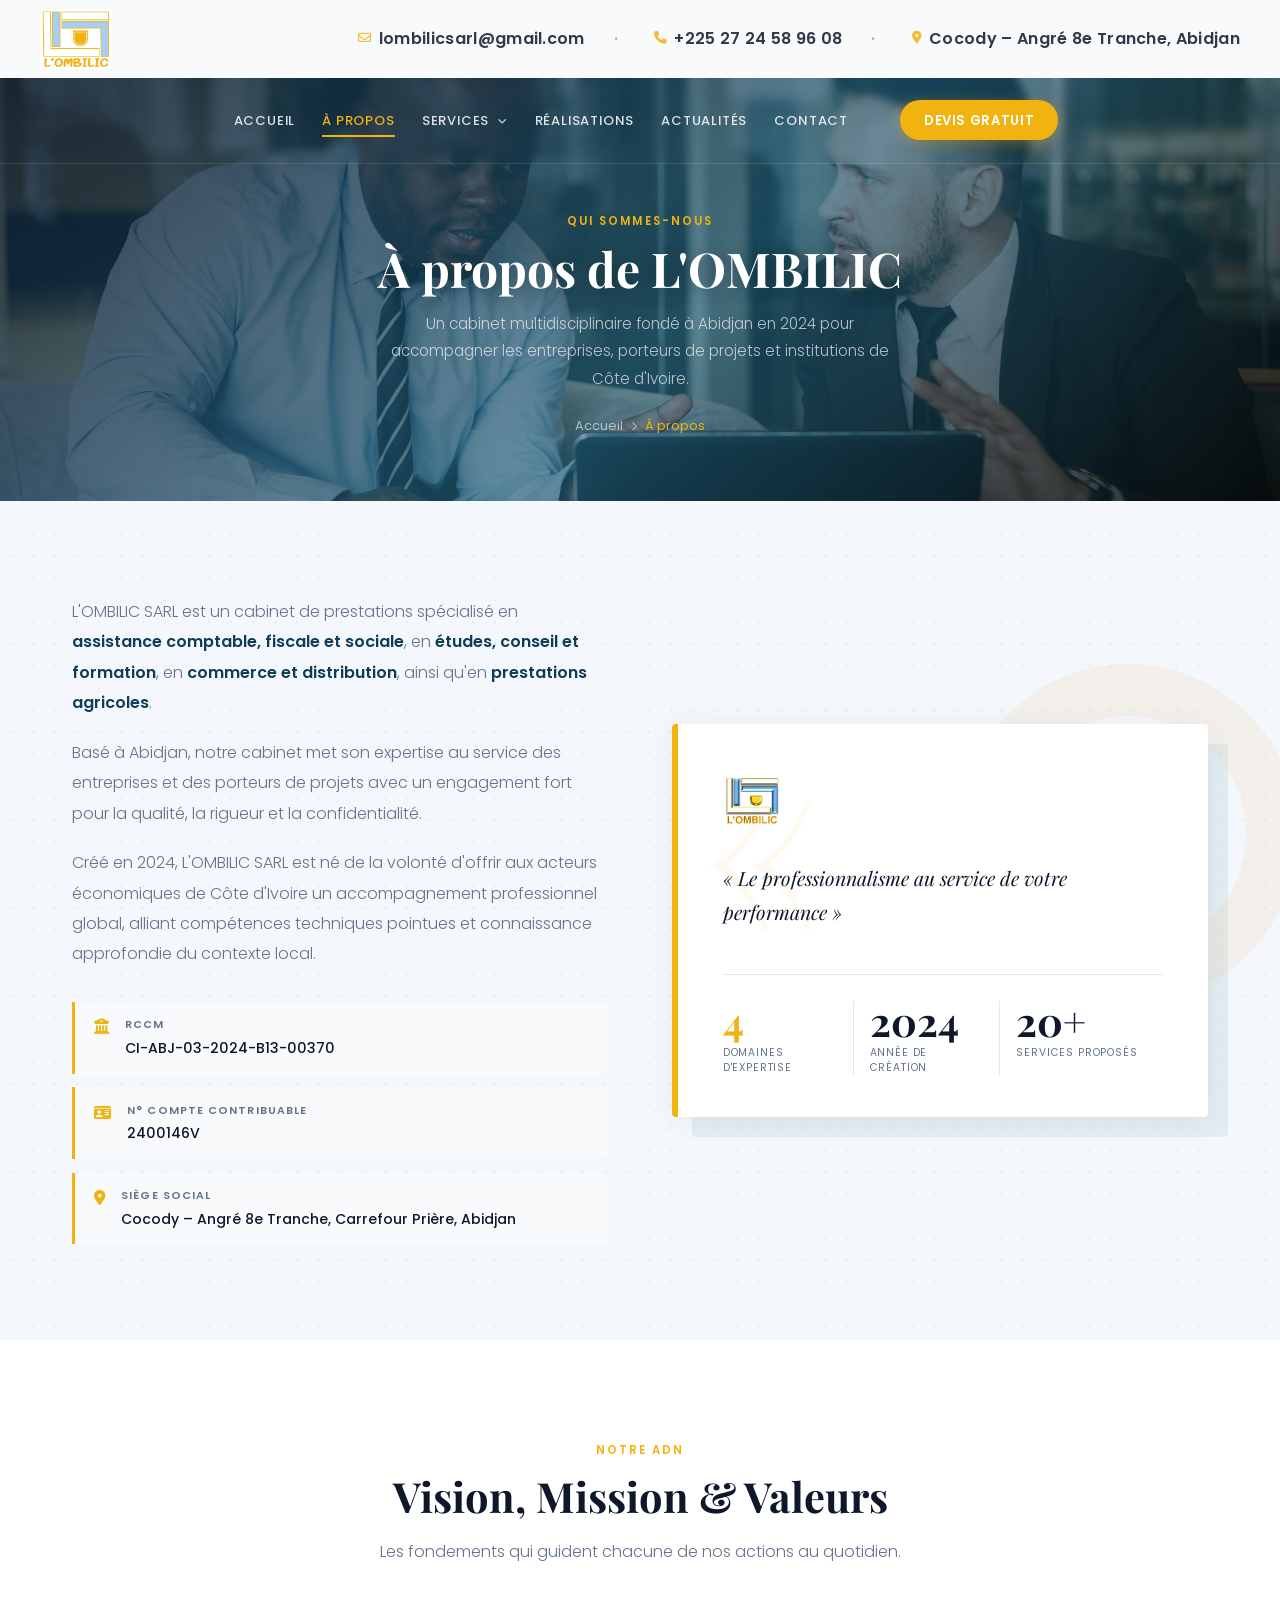
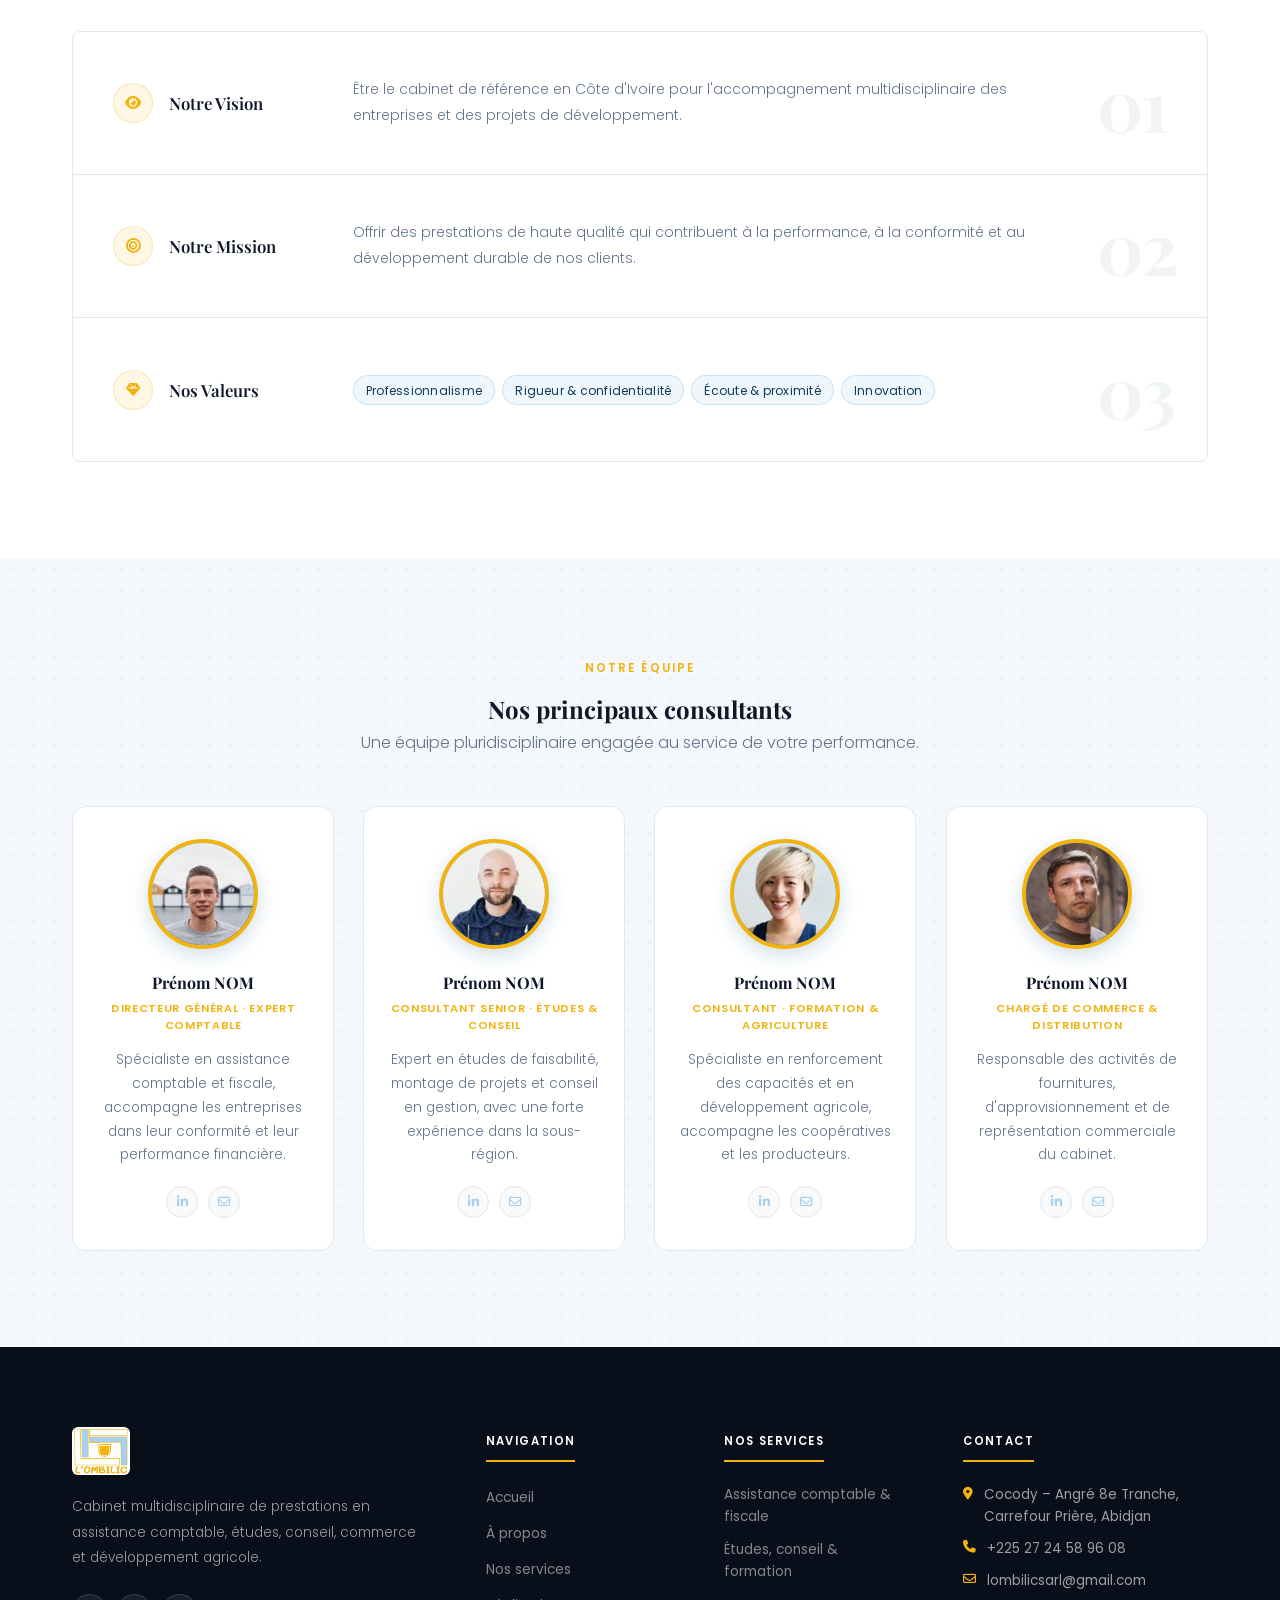
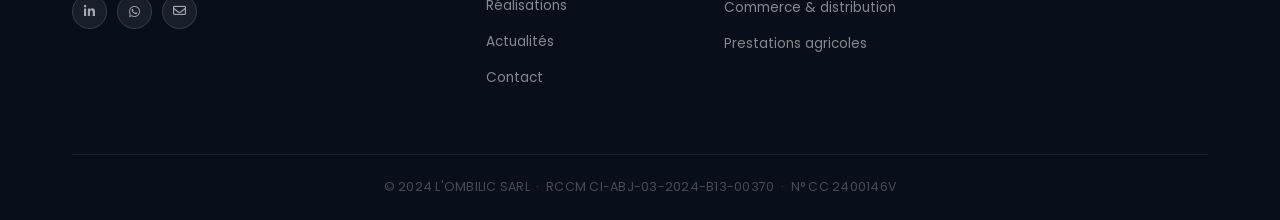
==== commit 0bb70982: "home page link added" ====
--- a/a-propos.html
+++ b/a-propos.html
@@ -17,7 +17,7 @@
   <div class="topbar">
     <div class="topbar-inner">
       <div class="topbar-logo">
-        <img src="/assets/Logo_1.jpeg" alt="Logo L'OMBILIC" width="72">
+        <a href="index.html" aria-label="Retour à l'accueil"><img src="/assets/Logo_1.jpeg" alt="Logo L'OMBILIC" width="72"></a>
       </div>
       <div class="topbar-contacts">
         <span><i class="fa-regular fa-envelope"></i> lombilicsarl@gmail.com</span>
@@ -255,7 +255,7 @@
       <div class="footer-grid">
 
         <div class="footer-brand">
-          <img src="/assets/Logo_1.jpeg" alt="L'OMBILIC" width="58">
+          <a href="index.html" aria-label="Retour à l'accueil"><img src="/assets/Logo_1.jpeg" alt="L'OMBILIC" width="58"></a>
           <p>Cabinet multidisciplinaire de prestations en assistance comptable, études, conseil, commerce et développement agricole.</p>
           <div class="footer-social">
             <a href="#" aria-label="LinkedIn"><i class="fa-brands fa-linkedin-in"></i></a>
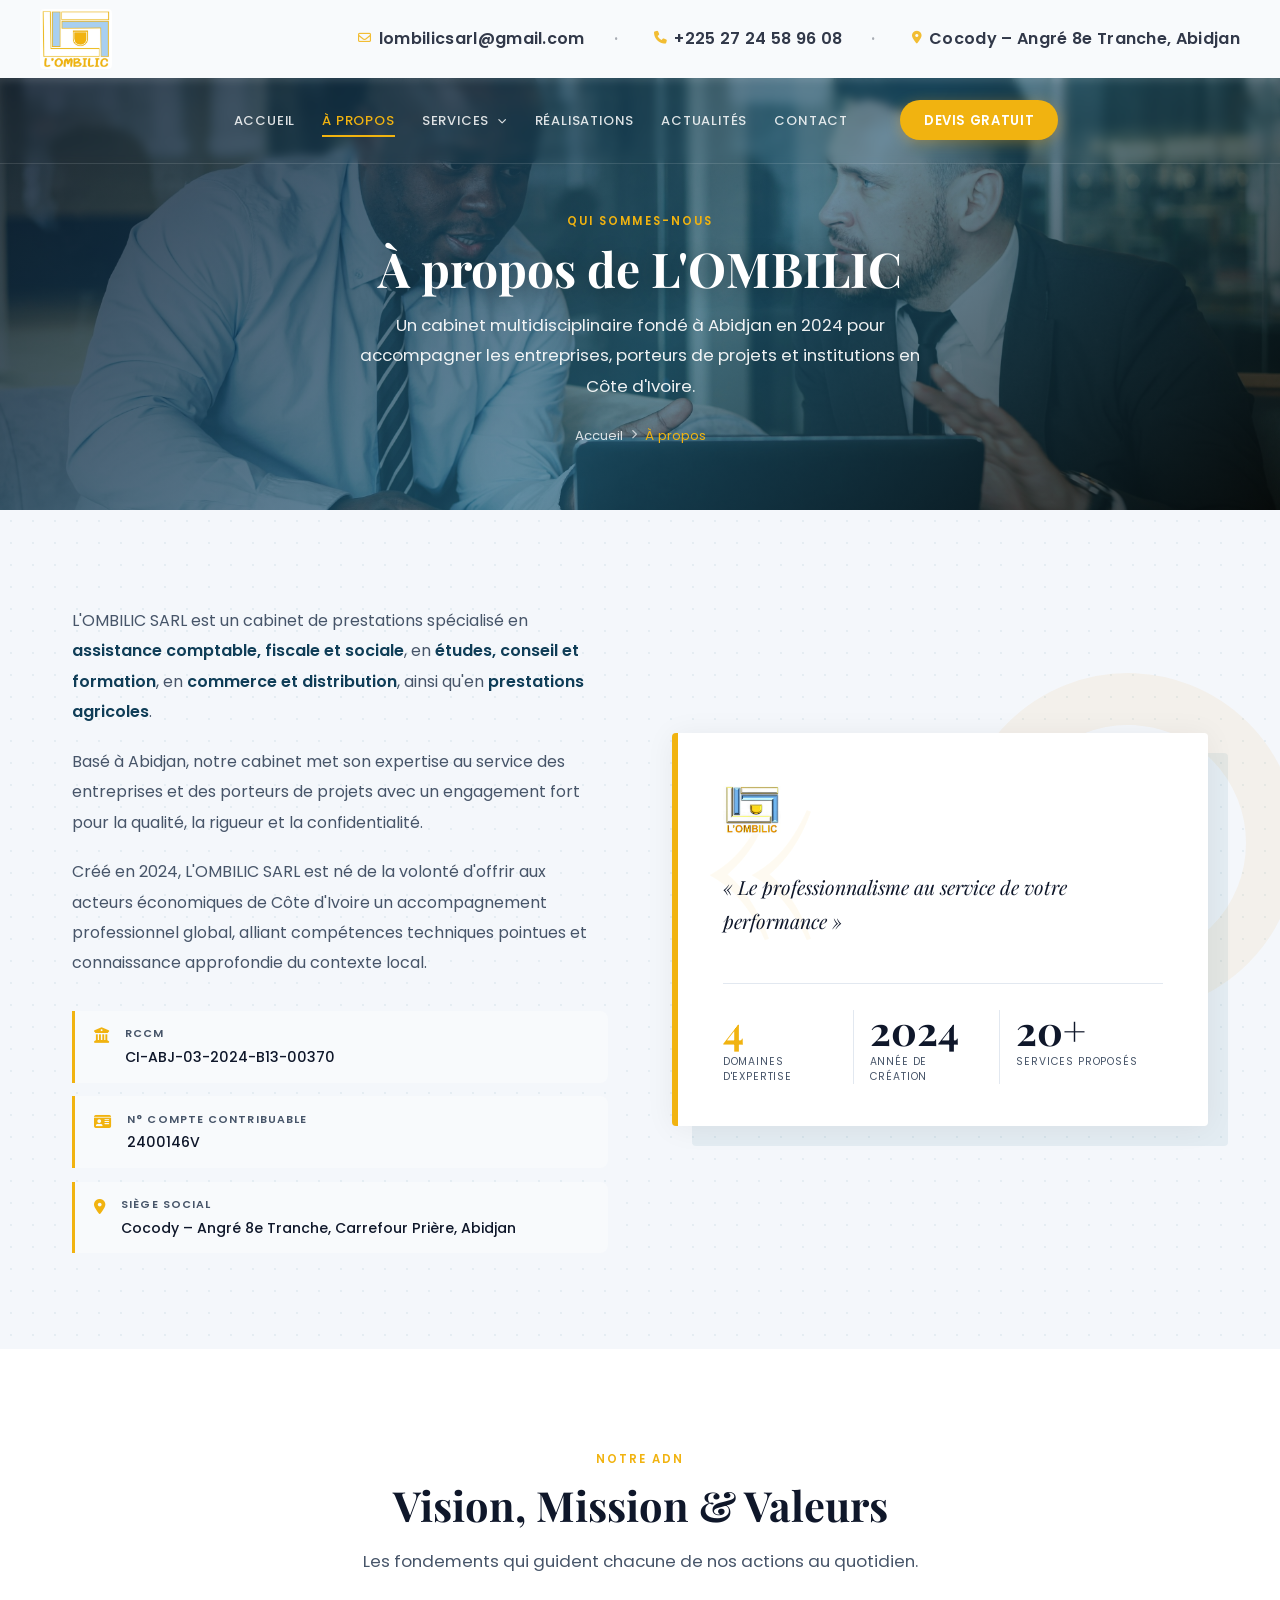
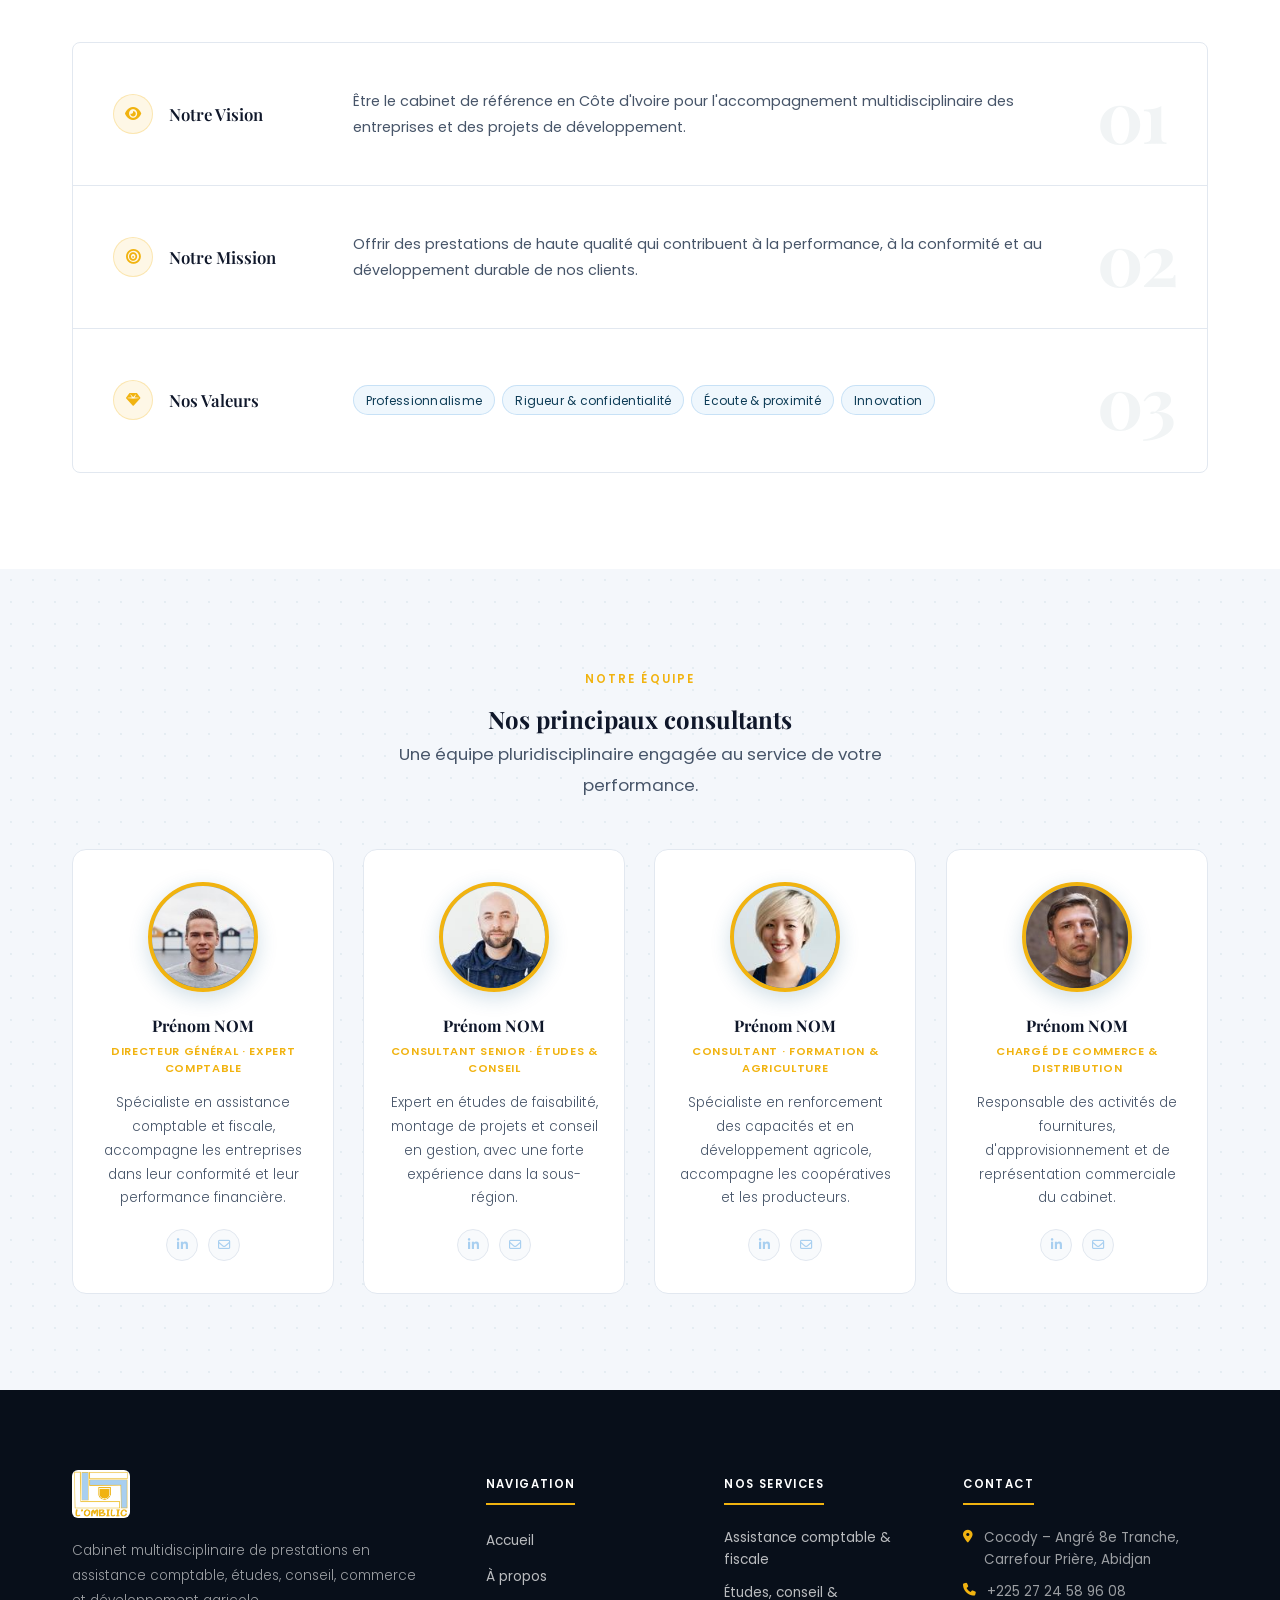
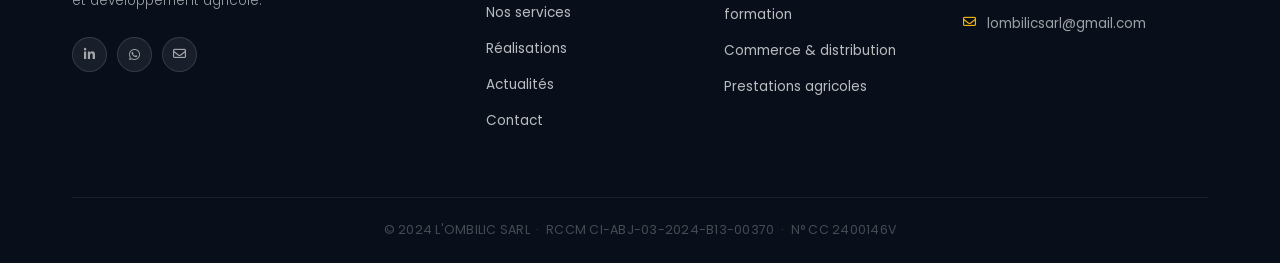
==== commit 31c0ed18: "fix: correction" ====
--- a/a-propos.html
+++ b/a-propos.html
@@ -59,7 +59,7 @@
       <div class="container">
         <span class="section-label">Qui sommes-nous</span>
         <h1>À propos de L'OMBILIC</h1>
-        <p>Un cabinet multidisciplinaire fondé à Abidjan en 2024 pour accompagner les entreprises, porteurs de projets et institutions de Côte d'Ivoire.</p>
+        <p>Un cabinet multidisciplinaire fondé à Abidjan en 2024 pour accompagner les entreprises, porteurs de projets et institutions en Côte d'Ivoire.</p>
         <nav class="breadcrumb" aria-label="Fil d'Ariane">
           <a href="index.html">Accueil</a>
           <i class="fa-solid fa-chevron-right"></i>
--- a/style.css
+++ b/style.css
@@ -17,7 +17,7 @@
   --surface:    #ffffff;
 
   --text:       #0f172a;
-  --text-muted: #64748b;
+  --text-muted: #475569;
   --border:     #e2e8f0;
 
   --success: #10b981;
@@ -277,12 +277,12 @@
 }
 
 .hero-inner p {
-  font-size: clamp(0.9rem, 1.4vw, 1.05rem);
-  color: rgba(255, 255, 255, 0.78);
+  font-size: clamp(1rem, 1.6vw, 1.18rem);
+  color: rgba(255, 255, 255, 0.93);
   line-height: 1.85;
-  max-width: 560px;
+  max-width: 600px;
   margin: 0 auto 2.6rem;
-  font-weight: 300;
+  font-weight: 400;
 }
 
 
@@ -367,12 +367,12 @@
 }
 
 .section-sub {
-  font-size: 1rem;
+  font-size: 1.05rem;
   color: var(--text-muted);
-  max-width: 580px;
+  max-width: 600px;
   margin: 0 auto;
   line-height: 1.85;
-  font-weight: 300;
+  font-weight: 400;
 }
 
 
@@ -397,7 +397,7 @@
   color: var(--text-muted);
   line-height: 1.9;
   margin-bottom: 1.2rem;
-  font-weight: 300;
+  font-weight: 400;
 }
 
 .about-text strong {
@@ -666,10 +666,10 @@
 
 /* Contenu central */
 .vmv-card p {
-  font-size: 0.875rem;
+  font-size: 0.9rem;
   color: var(--text-muted);
   line-height: 1.85;
-  font-weight: 300;
+  font-weight: 400;
 }
 
 /* Tags valeurs */
@@ -1144,10 +1144,10 @@
 }
 
 .service-card p {
-  font-size: 0.85rem;
+  font-size: 0.9rem;
   color: var(--text-muted);
   line-height: 1.8;
-  font-weight: 300;
+  font-weight: 400;
   margin-bottom: 1.4rem;
   position: relative;
   z-index: 1;
@@ -1215,10 +1215,10 @@
 }
 
 .why-left > p {
-  font-size: 0.9rem;
+  font-size: 0.95rem;
   color: var(--text-muted);
   line-height: 1.85;
-  font-weight: 300;
+  font-weight: 400;
   margin-bottom: 2rem;
 }
 
@@ -1258,10 +1258,10 @@
 }
 
 .why-content p {
-  font-size: 0.85rem;
+  font-size: 0.88rem;
   color: var(--text-muted);
   line-height: 1.8;
-  font-weight: 300;
+  font-weight: 400;
 }
 
 
@@ -1282,7 +1282,7 @@
 }
 
 .testimonials .section-sub {
-  color: rgba(255, 255, 255, 0.55);
+  color: rgba(255, 255, 255, 0.82);
 }
 
 .testi-grid {
@@ -1312,10 +1312,10 @@
 }
 
 .testi-card > p {
-  font-size: 0.9rem;
-  color: rgba(255, 255, 255, 0.72);
+  font-size: 0.92rem;
+  color: rgba(255, 255, 255, 0.90);
   line-height: 1.9;
-  font-weight: 300;
+  font-weight: 400;
   font-style: italic;
   margin-bottom: 2rem;
 }
@@ -1353,7 +1353,7 @@
 
 .testi-author span {
   font-size: 0.73rem;
-  color: rgba(255, 255, 255, 0.45);
+  color: rgba(255, 255, 255, 0.72);
 }
 
 
@@ -1433,7 +1433,7 @@
 
 .footer-col ul li a {
   font-size: 0.85rem;
-  color: rgba(255, 255, 255, 0.5);
+  color: rgba(255, 255, 255, 0.72);
   transition: color var(--transition), padding-left var(--transition);
   display: inline-block;
 }
@@ -1519,11 +1519,11 @@
 }
 
 .page-banner-inner p {
-  font-size: 0.95rem;
-  color: rgba(255, 255, 255, 0.68);
-  max-width: 520px;
+  font-size: 1.05rem;
+  color: rgba(255, 255, 255, 0.92);
+  max-width: 560px;
   line-height: 1.8;
-  font-weight: 300;
+  font-weight: 400;
   margin: 0 auto 1.5rem;
 }
 
@@ -1532,12 +1532,12 @@
   align-items: center;
   justify-content: center;
   gap: 0.5rem;
-  font-size: 0.8rem;
-  color: rgba(255, 255, 255, 0.45);
+  font-size: 0.82rem;
+  color: rgba(255, 255, 255, 0.70);
 }
 
 .breadcrumb a {
-  color: rgba(255, 255, 255, 0.6);
+  color: rgba(255, 255, 255, 0.82);
   transition: color var(--transition);
 }
 
@@ -3680,7 +3680,7 @@
   font-size: 1rem;
   color: var(--text-muted);
   line-height: 1.9;
-  font-weight: 300;
+  font-weight: 400;
   max-width: 680px;
 }
 
@@ -3746,10 +3746,10 @@
 }
 
 .prestation-item p {
-  font-size: 0.85rem;
+  font-size: 0.88rem;
   color: var(--text-muted);
   line-height: 1.8;
-  font-weight: 300;
+  font-weight: 400;
 }
 
 
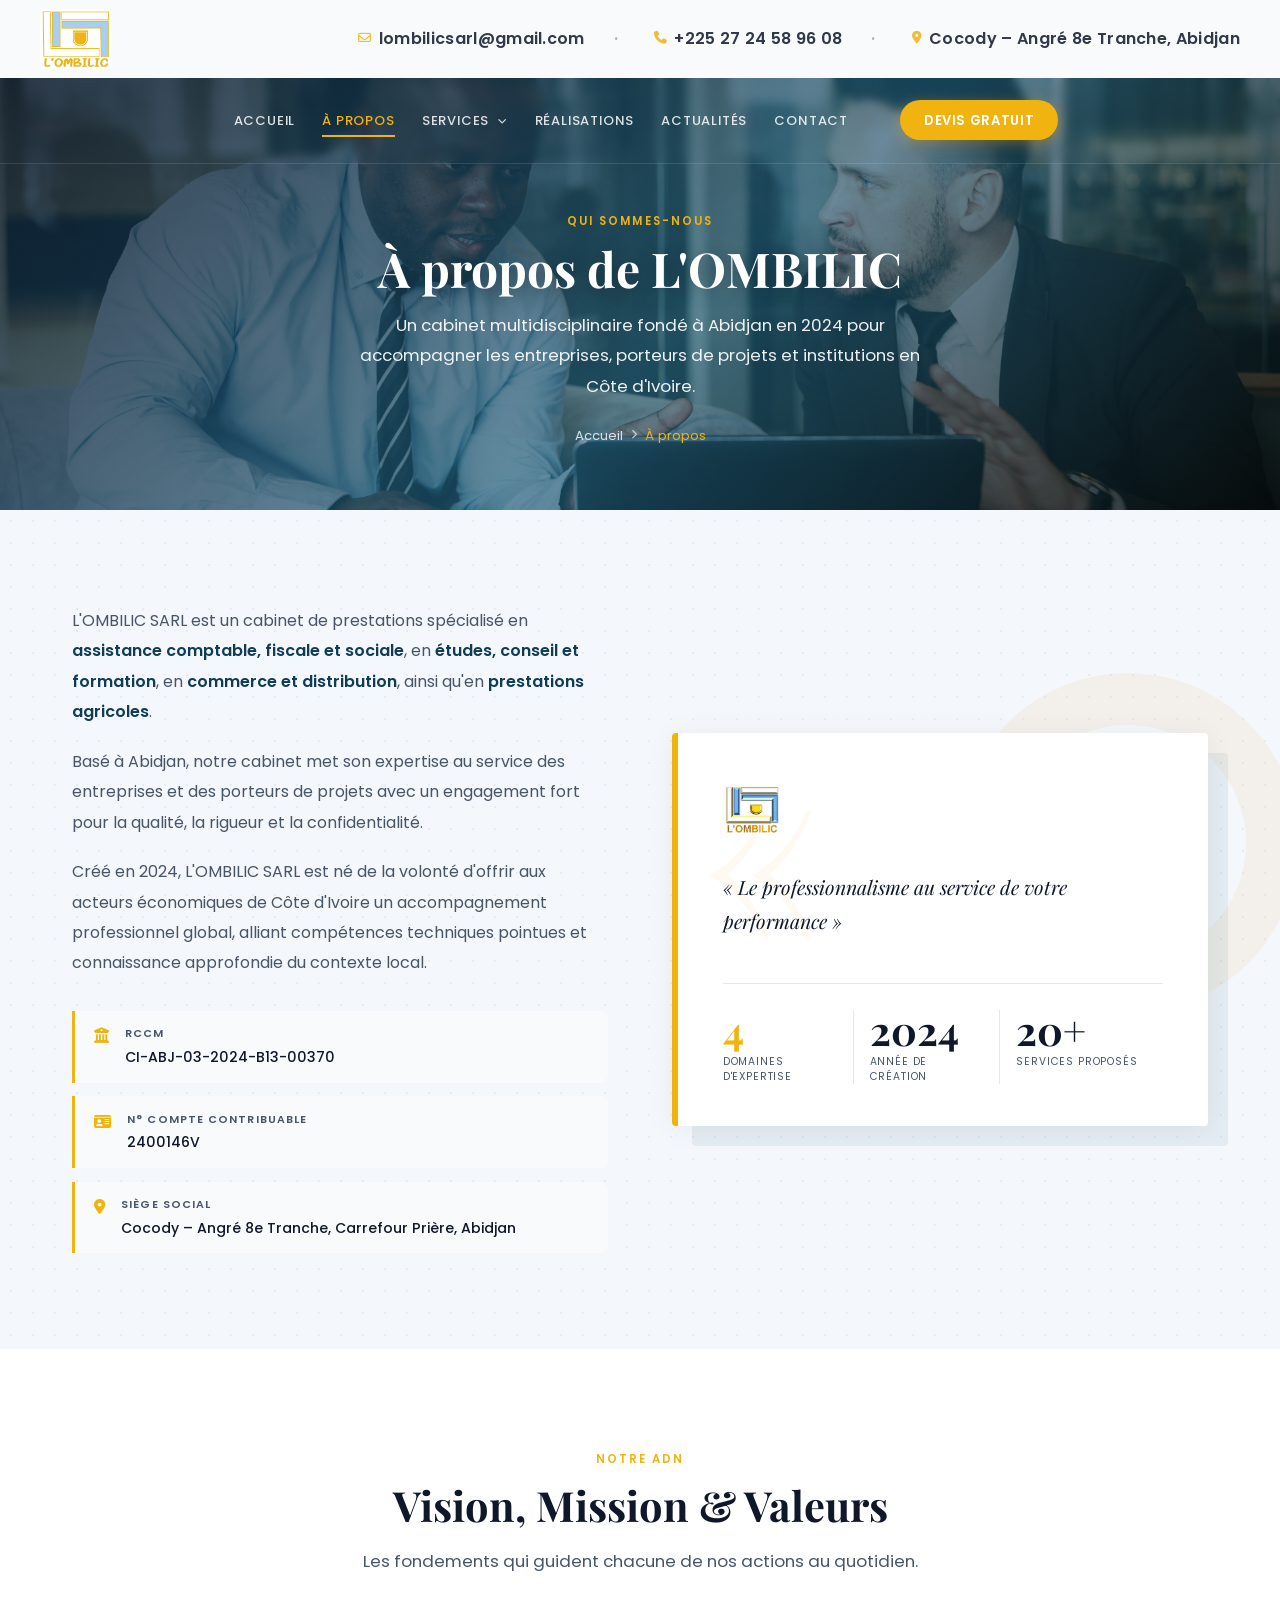
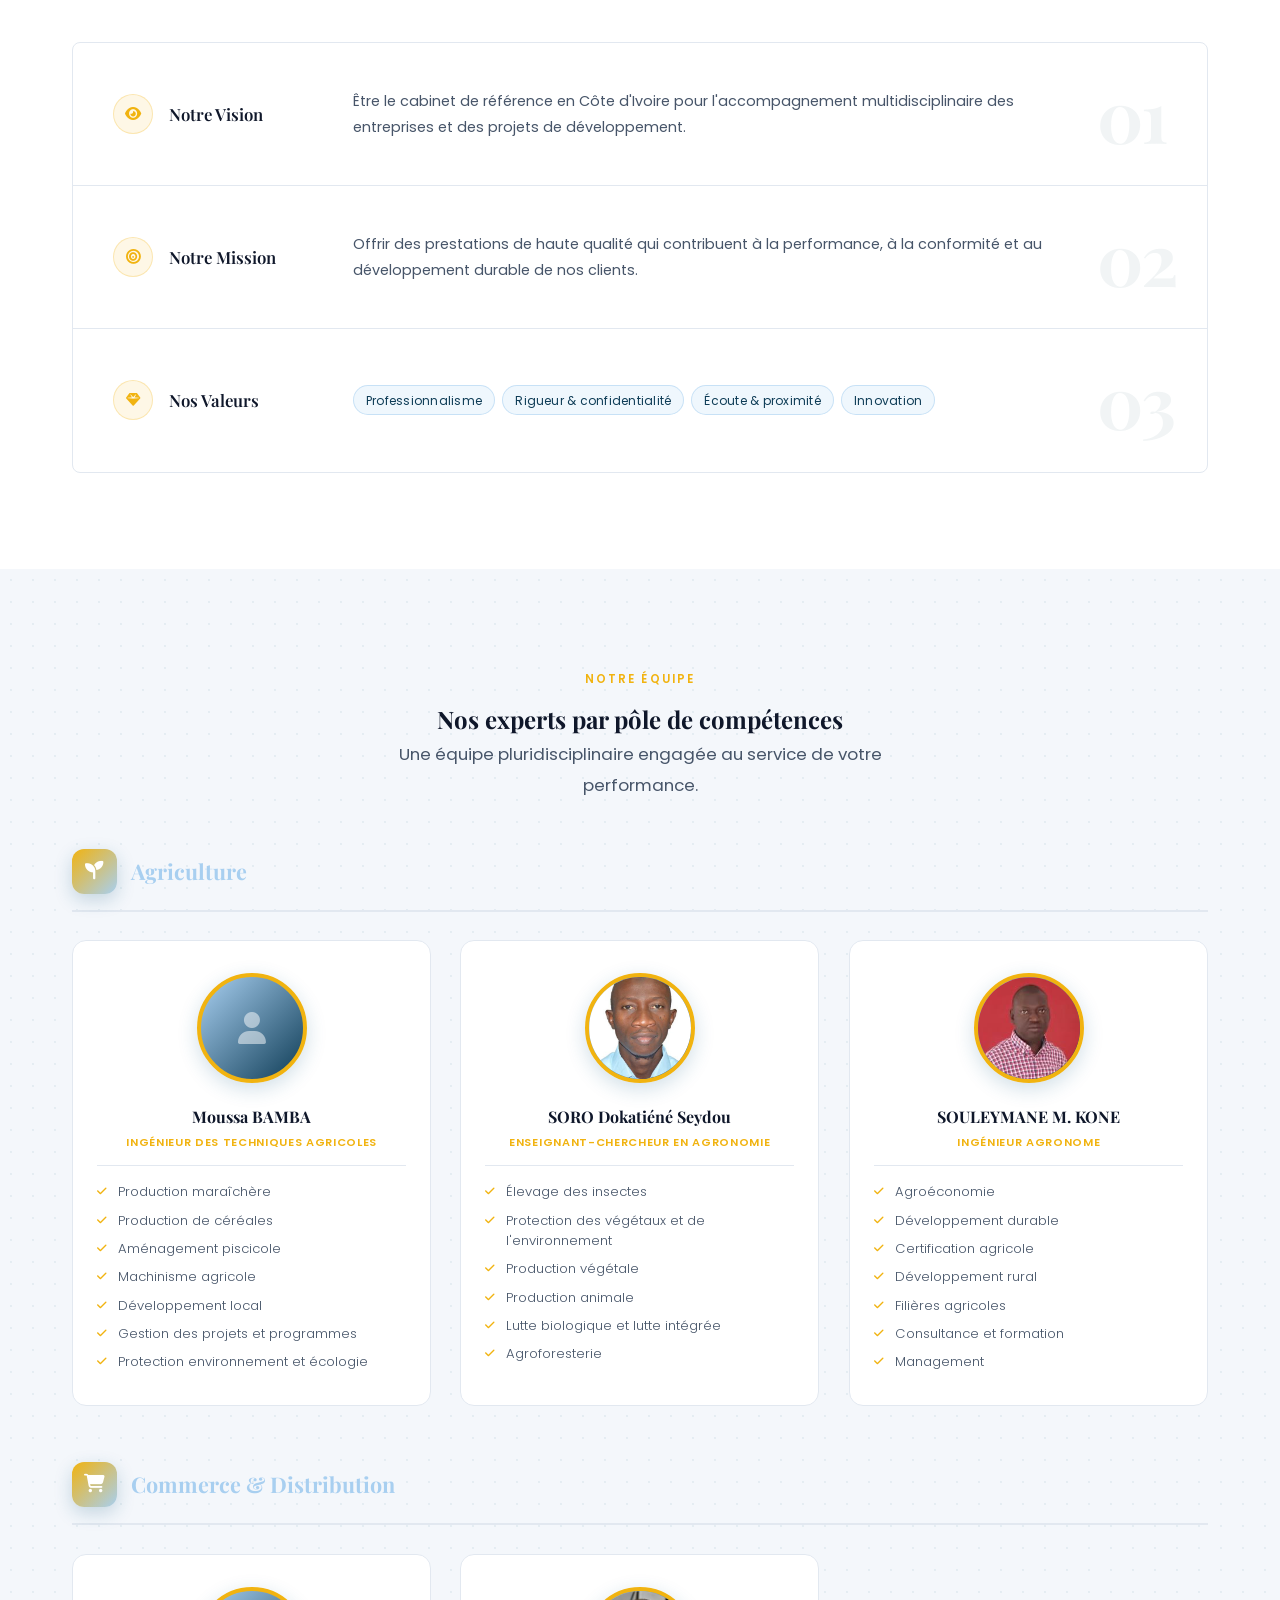
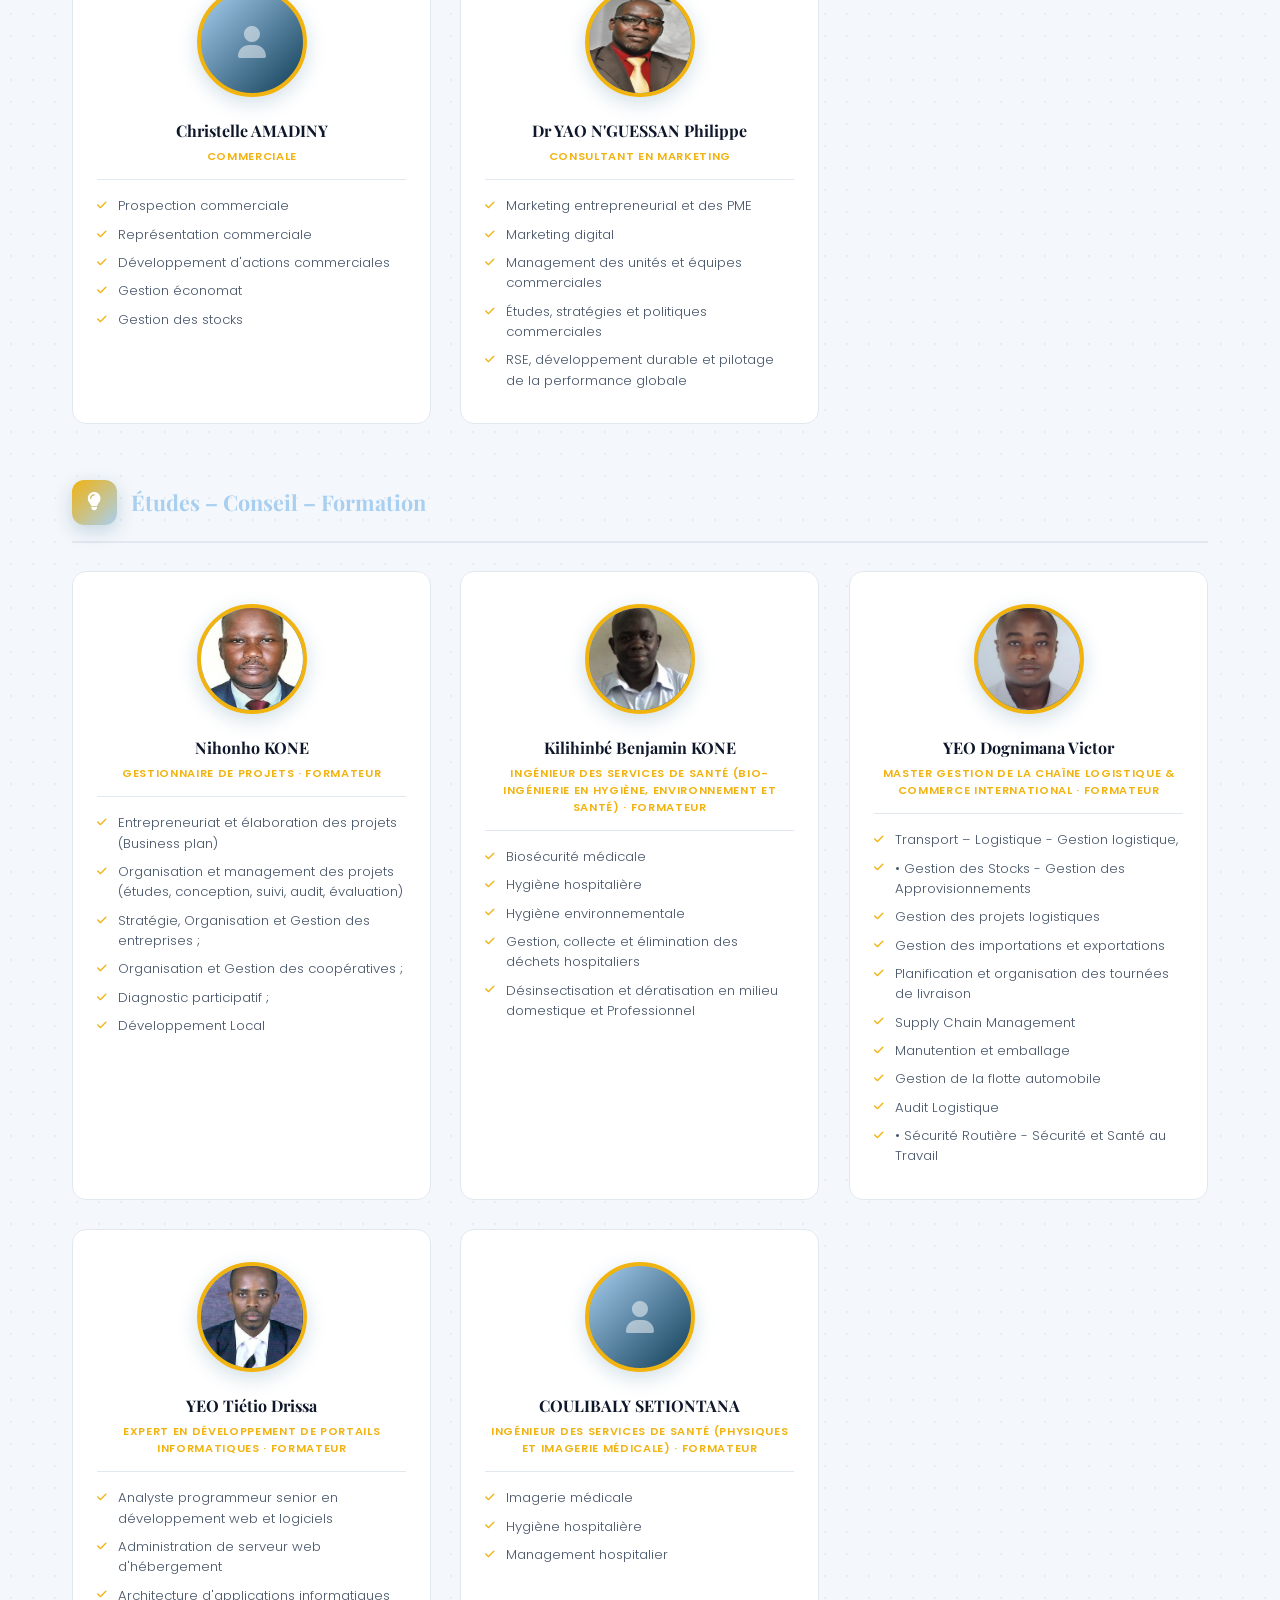
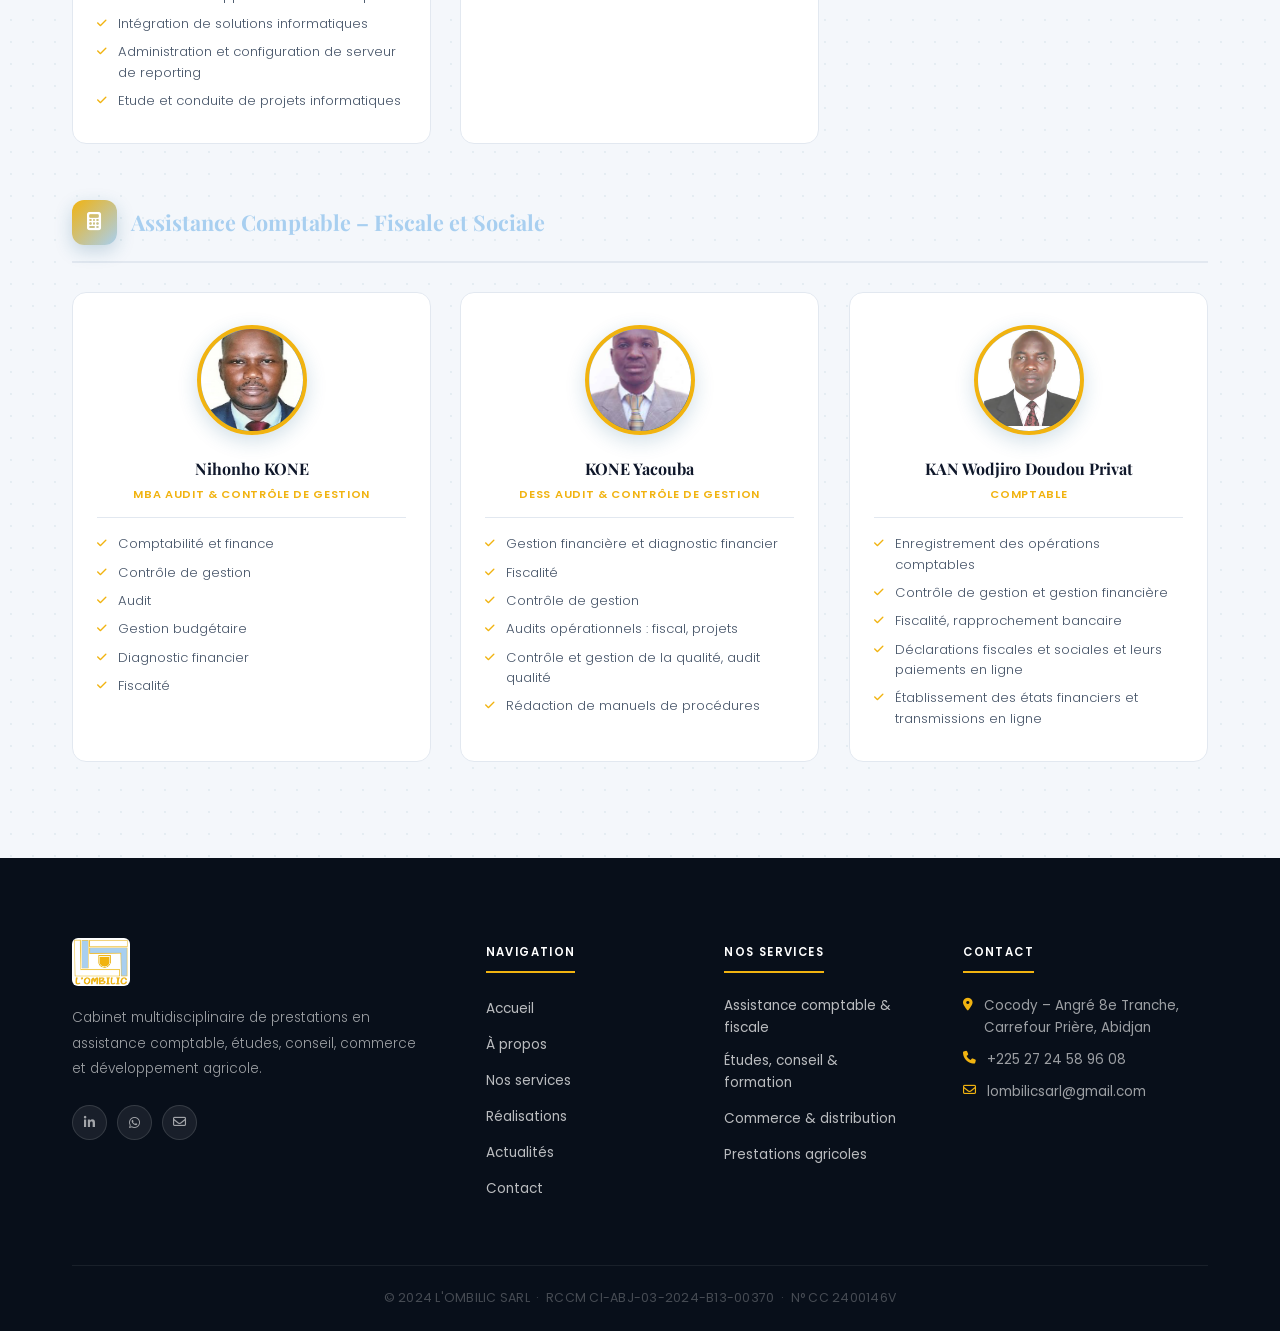
==== commit 85f2d168: "feat: équipe par pôles, missions réelles et service Pl'ombilic" ====
--- a/a-propos.html
+++ b/a-propos.html
@@ -187,65 +187,269 @@
 
       <div class="team-header">
         <span class="section-label">Notre Équipe</span>
-        <h2>Nos principaux consultants</h2>
+        <h2>Nos experts par pôle de compétences</h2>
         <p class="section-sub">Une équipe pluridisciplinaire engagée au service de votre performance.</p>
       </div>
 
-      <div class="team-grid">
-
-        <div class="team-card">
-          <div class="team-avatar">
-            <img src="/assets/team1.jpg" alt="Consultant 1">
-          </div>
-          <h3>Prénom NOM</h3>
-          <span class="team-role">Directeur Général · Expert Comptable</span>
-          <p>Spécialiste en assistance comptable et fiscale, accompagne les entreprises dans leur conformité et leur performance financière.</p>
-          <div class="team-links">
-            <a href="#" aria-label="LinkedIn"><i class="fa-brands fa-linkedin-in"></i></a>
-            <a href="mailto:lombilicsarl@gmail.com" aria-label="Email"><i class="fa-regular fa-envelope"></i></a>
-          </div>
-        </div>
-
-        <div class="team-card">
-          <div class="team-avatar">
-            <img src="/assets/team2.jpg" alt="Consultant 2">
-          </div>
-          <h3>Prénom NOM</h3>
-          <span class="team-role">Consultant Senior · Études &amp; Conseil</span>
-          <p>Expert en études de faisabilité, montage de projets et conseil en gestion, avec une forte expérience dans la sous-région.</p>
-          <div class="team-links">
-            <a href="#" aria-label="LinkedIn"><i class="fa-brands fa-linkedin-in"></i></a>
-            <a href="mailto:lombilicsarl@gmail.com" aria-label="Email"><i class="fa-regular fa-envelope"></i></a>
-          </div>
-        </div>
-
-        <div class="team-card">
-          <div class="team-avatar">
-            <img src="/assets/team3.jpg" alt="Consultant 3">
-          </div>
-          <h3>Prénom NOM</h3>
-          <span class="team-role">Consultant · Formation &amp; Agriculture</span>
-          <p>Spécialiste en renforcement des capacités et en développement agricole, accompagne les coopératives et les producteurs.</p>
-          <div class="team-links">
-            <a href="#" aria-label="LinkedIn"><i class="fa-brands fa-linkedin-in"></i></a>
-            <a href="mailto:lombilicsarl@gmail.com" aria-label="Email"><i class="fa-regular fa-envelope"></i></a>
-          </div>
-        </div>
-
-        <div class="team-card">
-          <div class="team-avatar">
-            <img src="/assets/team4.jpg" alt="Consultant 4">
-          </div>
-          <h3>Prénom NOM</h3>
-          <span class="team-role">Chargé de Commerce &amp; Distribution</span>
-          <p>Responsable des activités de fournitures, d'approvisionnement et de représentation commerciale du cabinet.</p>
-          <div class="team-links">
-            <a href="#" aria-label="LinkedIn"><i class="fa-brands fa-linkedin-in"></i></a>
-            <a href="mailto:lombilicsarl@gmail.com" aria-label="Email"><i class="fa-regular fa-envelope"></i></a>
-          </div>
-        </div>
-
-      </div>
+      <!-- PÔLE : AGRICULTURE -->
+      <div class="team-pole">
+        <div class="team-pole-head">
+          <div class="team-pole-icon"><i class="fa-solid fa-seedling"></i></div>
+          <h3 class="team-pole-title">Agriculture</h3>
+        </div>
+
+        <div class="team-grid">
+
+          <div class="team-card">
+            <div class="team-avatar">
+              <i class="fa-solid fa-user"></i>
+            </div>
+            <h3>Moussa BAMBA</h3>
+            <span class="team-role">Ingénieur des Techniques Agricoles</span>
+            <ul class="team-skills">
+              <li>Production maraîchère</li>
+              <li>Production de céréales</li>
+              <li>Aménagement piscicole</li>
+              <li>Machinisme agricole</li>
+              <li>Développement local</li>
+              <li>Gestion des projets et programmes</li>
+              <li>Protection environnement et écologie</li>
+            </ul>
+          </div>
+
+          <div class="team-card">
+            <div class="team-avatar">
+              <img src="/assets/team/soro-seydou.png" alt="Soro Dokatiéné Seydou">
+            </div>
+            <h3>SORO Dokatiéné Seydou</h3>
+            <span class="team-role">Enseignant-Chercheur en Agronomie</span>
+            <ul class="team-skills">
+              <li>Élevage des insectes</li>
+              <li>Protection des végétaux et de l'environnement</li>
+              <li>Production végétale</li>
+              <li>Production animale</li>
+              <li>Lutte biologique et lutte intégrée</li>
+              <li>Agroforesterie</li>
+            </ul>
+          </div>
+
+          <div class="team-card">
+            <div class="team-avatar">
+              <img src="/assets/team/souleymane-kone.png" alt="Souleymane M. Kone">
+            </div>
+            <h3>SOULEYMANE M. KONE</h3>
+            <span class="team-role">Ingénieur Agronome</span>
+            <ul class="team-skills">
+              <li>Agroéconomie</li>
+              <li>Développement durable</li>
+              <li>Certification agricole</li>
+              <li>Développement rural</li>
+              <li>Filières agricoles</li>
+              <li>Consultance et formation</li>
+              <li>Management</li>
+            </ul>
+          </div>
+
+        </div>
+      </div>
+
+      <!-- PÔLE : COMMERCE ET DISTRIBUTION -->
+      <div class="team-pole">
+        <div class="team-pole-head">
+          <div class="team-pole-icon"><i class="fa-solid fa-cart-shopping"></i></div>
+          <h3 class="team-pole-title">Commerce &amp; Distribution</h3>
+        </div>
+
+        <div class="team-grid">
+
+          <div class="team-card">
+            <div class="team-avatar">
+              <i class="fa-solid fa-user"></i>
+            </div>
+            <h3>Christelle AMADINY</h3>
+            <span class="team-role">Commerciale</span>
+            <ul class="team-skills">
+              <li>Prospection commerciale</li>
+              <li>Représentation commerciale</li>
+              <li>Développement d'actions commerciales</li>
+              <li>Gestion économat</li>
+              <li>Gestion des stocks</li>
+            </ul>
+          </div>
+
+          <div class="team-card">
+            <div class="team-avatar">
+              <img src="/assets/team/yao-philippe.png" alt="Dr Yao N'Guessan Philippe">
+            </div>
+            <h3>Dr YAO N'GUESSAN Philippe</h3>
+            <span class="team-role">Consultant en Marketing</span>
+            <ul class="team-skills">
+              <li>Marketing entrepreneurial et des PME</li>
+              <li>Marketing digital</li>
+              <li>Management des unités et équipes commerciales</li>
+              <li>Études, stratégies et politiques commerciales</li>
+              <li>RSE, développement durable et pilotage de la performance globale</li>
+            </ul>
+          </div>
+
+        </div>
+      </div>
+
+      <!-- PÔLE : ÉTUDES – CONSEIL – FORMATION -->
+      <div class="team-pole">
+        <div class="team-pole-head">
+          <div class="team-pole-icon"><i class="fa-solid fa-lightbulb"></i></div>
+          <h3 class="team-pole-title">Études – Conseil – Formation</h3>
+        </div>
+
+        <div class="team-grid">
+
+          <div class="team-card">
+            <div class="team-avatar">
+              <img src="/assets/team/nihonho-kone.jpg" alt="Nihonho Kone">
+            </div>
+            <h3>Nihonho KONE</h3>
+            <span class="team-role">Gestionnaire de Projets · Formateur</span>
+            <ul class="team-skills">
+              <li>Entrepreneuriat et élaboration des projets (Business plan)</li>
+              <li>Organisation et management des projets (études, conception, suivi, audit, évaluation)</li>
+              <li>Stratégie, Organisation et Gestion des entreprises ;</li>
+              <li>Organisation et Gestion des coopératives ;</li>
+              <li>Diagnostic participatif ;</li>
+              <li>Développement Local</li>
+            </ul>
+          </div>
+
+          <div class="team-card">
+            <div class="team-avatar">
+              <img src="/assets/team/benjamin-kone.jpg" alt="Kilihinbé Benjamin Kone">
+            </div>
+            <h3>Kilihinbé Benjamin KONE</h3>
+            <span class="team-role">Ingénieur des Services de Santé (Bio-ingénierie en Hygiène, Environnement et Santé) · Formateur</span>
+            <ul class="team-skills">
+              <li>Biosécurité médicale</li>
+              <li>Hygiène hospitalière</li>
+              <li>Hygiène environnementale</li>
+              <li>Gestion, collecte et élimination des déchets hospitaliers</li>
+              <li>Désinsectisation et dératisation en milieu domestique et Professionnel</li>
+              
+            </ul>
+          </div>
+
+          <div class="team-card">
+            <div class="team-avatar">
+              <img src="/assets/team/yeo-victor.png" alt="Yeo Dognimana Victor">
+            </div>
+            <h3>YEO Dognimana Victor</h3>
+            <span class="team-role">Master Gestion de la Chaîne Logistique &amp; Commerce International · Formateur</span>
+            <ul class="team-skills">
+              <li>Transport – Logistique - Gestion logistique,</li>
+              <li>•	Gestion des Stocks - Gestion des Approvisionnements</li>
+              <li>Gestion des projets logistiques</li>
+              <li>Gestion des importations et exportations</li>
+              <li>Planification et organisation des tournées de livraison</li>
+              <li>Supply Chain Management</li>
+              <li>Manutention et emballage</li>
+              <li>Gestion de la flotte automobile</li>
+              <li>Audit Logistique</li>
+              <li>•	Sécurité Routière - Sécurité et Santé au Travail</li>
+            </ul>
+          </div>
+
+          <div class="team-card">
+            <div class="team-avatar">
+              <img src="/assets/team/yeo-drissa.jpg" alt="Yeo Tiétio Drissa">
+            </div>
+            <h3>YEO Tiétio Drissa</h3>
+            <span class="team-role">Expert en Développement de Portails Informatiques · Formateur</span>
+            <ul class="team-skills">
+              <li>Analyste programmeur senior en développement web et logiciels</li>
+              <li>Administration de serveur web d'hébergement</li>
+              <li>Architecture d'applications informatiques</li>
+              <li>Intégration de solutions informatiques</li>
+              <li>Administration et configuration de serveur de reporting</li>
+              <li>Etude et conduite de projets informatiques</li>
+            
+            </ul>
+          </div>
+
+          <div class="team-card">
+            <div class="team-avatar">
+              <i class="fa-solid fa-user"></i>
+            </div>
+            <h3>COULIBALY SETIONTANA</h3>
+            <span class="team-role">Ingénieur des Services de Santé (Physiques et Imagerie Médicale) · Formateur</span>
+            <ul class="team-skills">
+              <li>Imagerie médicale</li>
+              <li>Hygiène hospitalière</li>
+              <li>Management hospitalier</li>
+         
+            </ul>
+          </div>
+
+        </div>
+      </div>
+
+      <!-- PÔLE : ASSISTANCE COMPTABLE – FISCALE ET SOCIALE -->
+      <div class="team-pole">
+        <div class="team-pole-head">
+          <div class="team-pole-icon"><i class="fa-solid fa-calculator"></i></div>
+          <h3 class="team-pole-title">Assistance Comptable – Fiscale et Sociale</h3>
+        </div>
+
+        <div class="team-grid">
+
+          <div class="team-card">
+            <div class="team-avatar">
+              <img src="/assets/team/nihonho-kone.jpg" alt="Nihonho Kone">
+            </div>
+            <h3>Nihonho KONE</h3>
+            <span class="team-role">MBA Audit &amp; Contrôle de Gestion</span>
+            <ul class="team-skills">
+              <li>Comptabilité et finance</li>
+              <li>Contrôle de gestion</li>
+              <li>Audit</li>
+              <li>Gestion budgétaire</li>
+              <li>Diagnostic financier</li>
+              <li>Fiscalité</li>
+           
+            </ul>
+          </div>
+
+          <div class="team-card">
+            <div class="team-avatar">
+              <img src="/assets/team/kone-yacouba.png" alt="Kone Yacouba">
+            </div>
+            <h3>KONE Yacouba</h3>
+            <span class="team-role">DESS Audit &amp; Contrôle de Gestion</span>
+            <ul class="team-skills">
+              <li>Gestion financière et diagnostic financier</li>
+              <li>Fiscalité</li>
+              <li>Contrôle de gestion</li>
+              <li>Audits opérationnels : fiscal, projets</li>
+              <li>Contrôle et gestion de la qualité, audit qualité</li>
+              <li>Rédaction de manuels de procédures</li>
+            </ul>
+          </div>
+
+          <div class="team-card">
+            <div class="team-avatar">
+              <img src="/assets/team/kan-privat.png" alt="Kan Wodjiro Doudou Privat">
+            </div>
+            <h3>KAN Wodjiro Doudou Privat</h3>
+            <span class="team-role">Comptable</span>
+            <ul class="team-skills">
+              <li>Enregistrement des opérations comptables</li>
+              <li>Contrôle de gestion et gestion financière</li>
+              <li>Fiscalité, rapprochement bancaire</li>
+              <li>Déclarations fiscales et sociales et leurs paiements en ligne</li>
+              <li>Établissement des états financiers et transmissions en ligne</li>
+            </ul>
+          </div>
+
+        </div>
+      </div>
+
     </div>
   </section>
 
--- a/style.css
+++ b/style.css
@@ -728,9 +728,46 @@
   margin-bottom: 3rem;
 }
 
+.team-pole {
+  margin-bottom: 3.5rem;
+}
+
+.team-pole:last-child {
+  margin-bottom: 0;
+}
+
+.team-pole-head {
+  display: flex;
+  align-items: center;
+  gap: 0.9rem;
+  margin-bottom: 1.8rem;
+  padding-bottom: 1rem;
+  border-bottom: 2px solid var(--border);
+}
+
+.team-pole-icon {
+  width: 2.8rem;
+  height: 2.8rem;
+  flex-shrink: 0;
+  border-radius: 12px;
+  display: flex;
+  align-items: center;
+  justify-content: center;
+  background: linear-gradient(135deg, var(--primary), var(--secondary));
+  color: #fff;
+  font-size: 1.15rem;
+  box-shadow: 0 6px 18px rgba(26, 95, 133, 0.22);
+}
+
+.team-pole-title {
+  font-size: 1.35rem;
+  color: var(--secondary);
+  margin: 0;
+}
+
 .team-grid {
   display: grid;
-  grid-template-columns: repeat(4, 1fr);
+  grid-template-columns: repeat(3, 1fr);
   gap: 1.8rem;
 }
 
@@ -797,6 +834,38 @@
   line-height: 1.75;
   margin-bottom: 1.2rem;
   font-weight: 300;
+}
+
+.team-skills {
+  list-style: none;
+  text-align: left;
+  margin: 0.4rem 0 0;
+  padding-top: 1rem;
+  border-top: 1px solid var(--border);
+}
+
+.team-skills li {
+  position: relative;
+  padding-left: 1.3rem;
+  font-size: 0.82rem;
+  color: var(--text-muted);
+  line-height: 1.55;
+  font-weight: 300;
+}
+
+.team-skills li:not(:last-child) {
+  margin-bottom: 0.5rem;
+}
+
+.team-skills li::before {
+  content: "\f00c";
+  font-family: "Font Awesome 6 Free";
+  font-weight: 900;
+  position: absolute;
+  left: 0;
+  top: 0.05rem;
+  font-size: 0.68rem;
+  color: var(--primary);
 }
 
 .team-links {
@@ -1993,6 +2062,22 @@
   color: var(--text);
   margin: 0 0 0.65rem;
   line-height: 1.35;
+}
+
+.pf-badge {
+  display: inline-block;
+  vertical-align: middle;
+  margin-left: 0.4rem;
+  padding: 0.15rem 0.5rem;
+  border-radius: 999px;
+  background: rgba(26, 95, 133, 0.1);
+  color: var(--primary);
+  font-family: 'Poppins', sans-serif;
+  font-size: 0.6rem;
+  font-weight: 600;
+  letter-spacing: 0.04em;
+  text-transform: uppercase;
+  white-space: nowrap;
 }
 
 .portfolio-card-body p {
